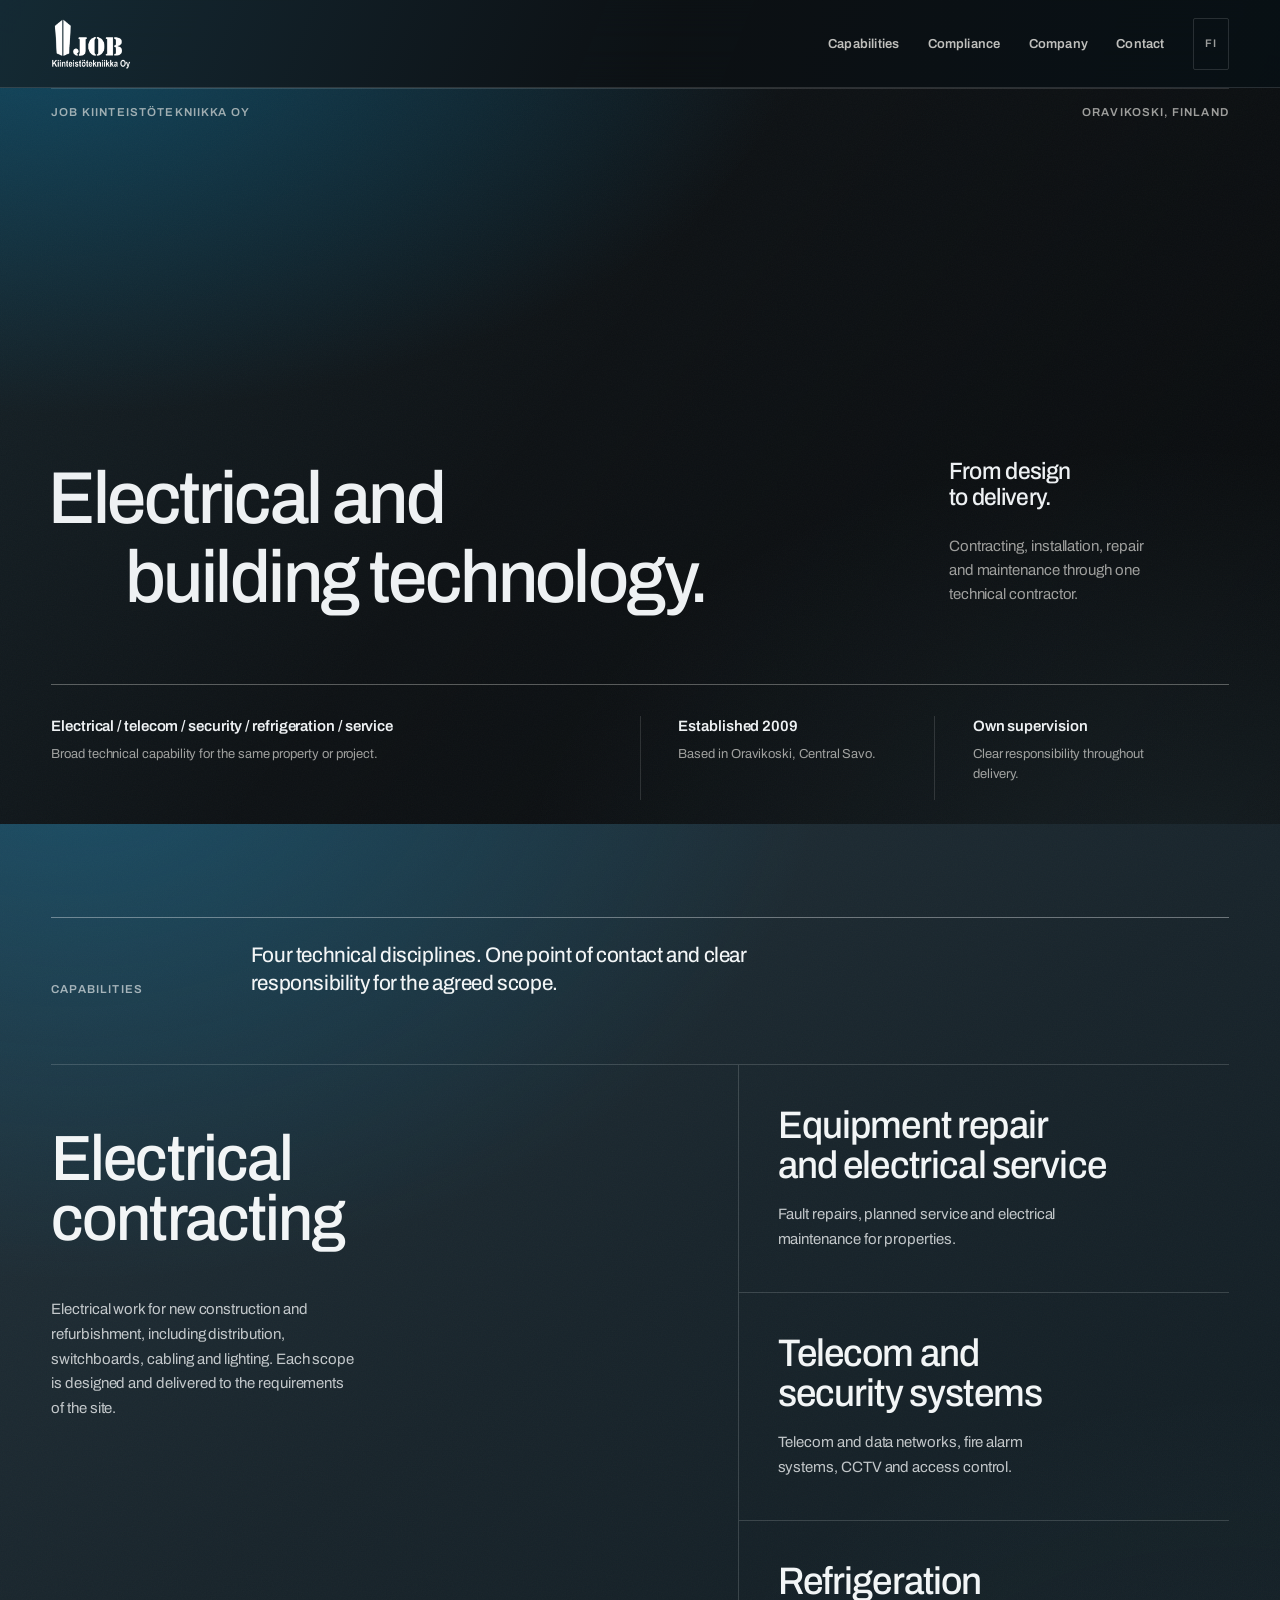
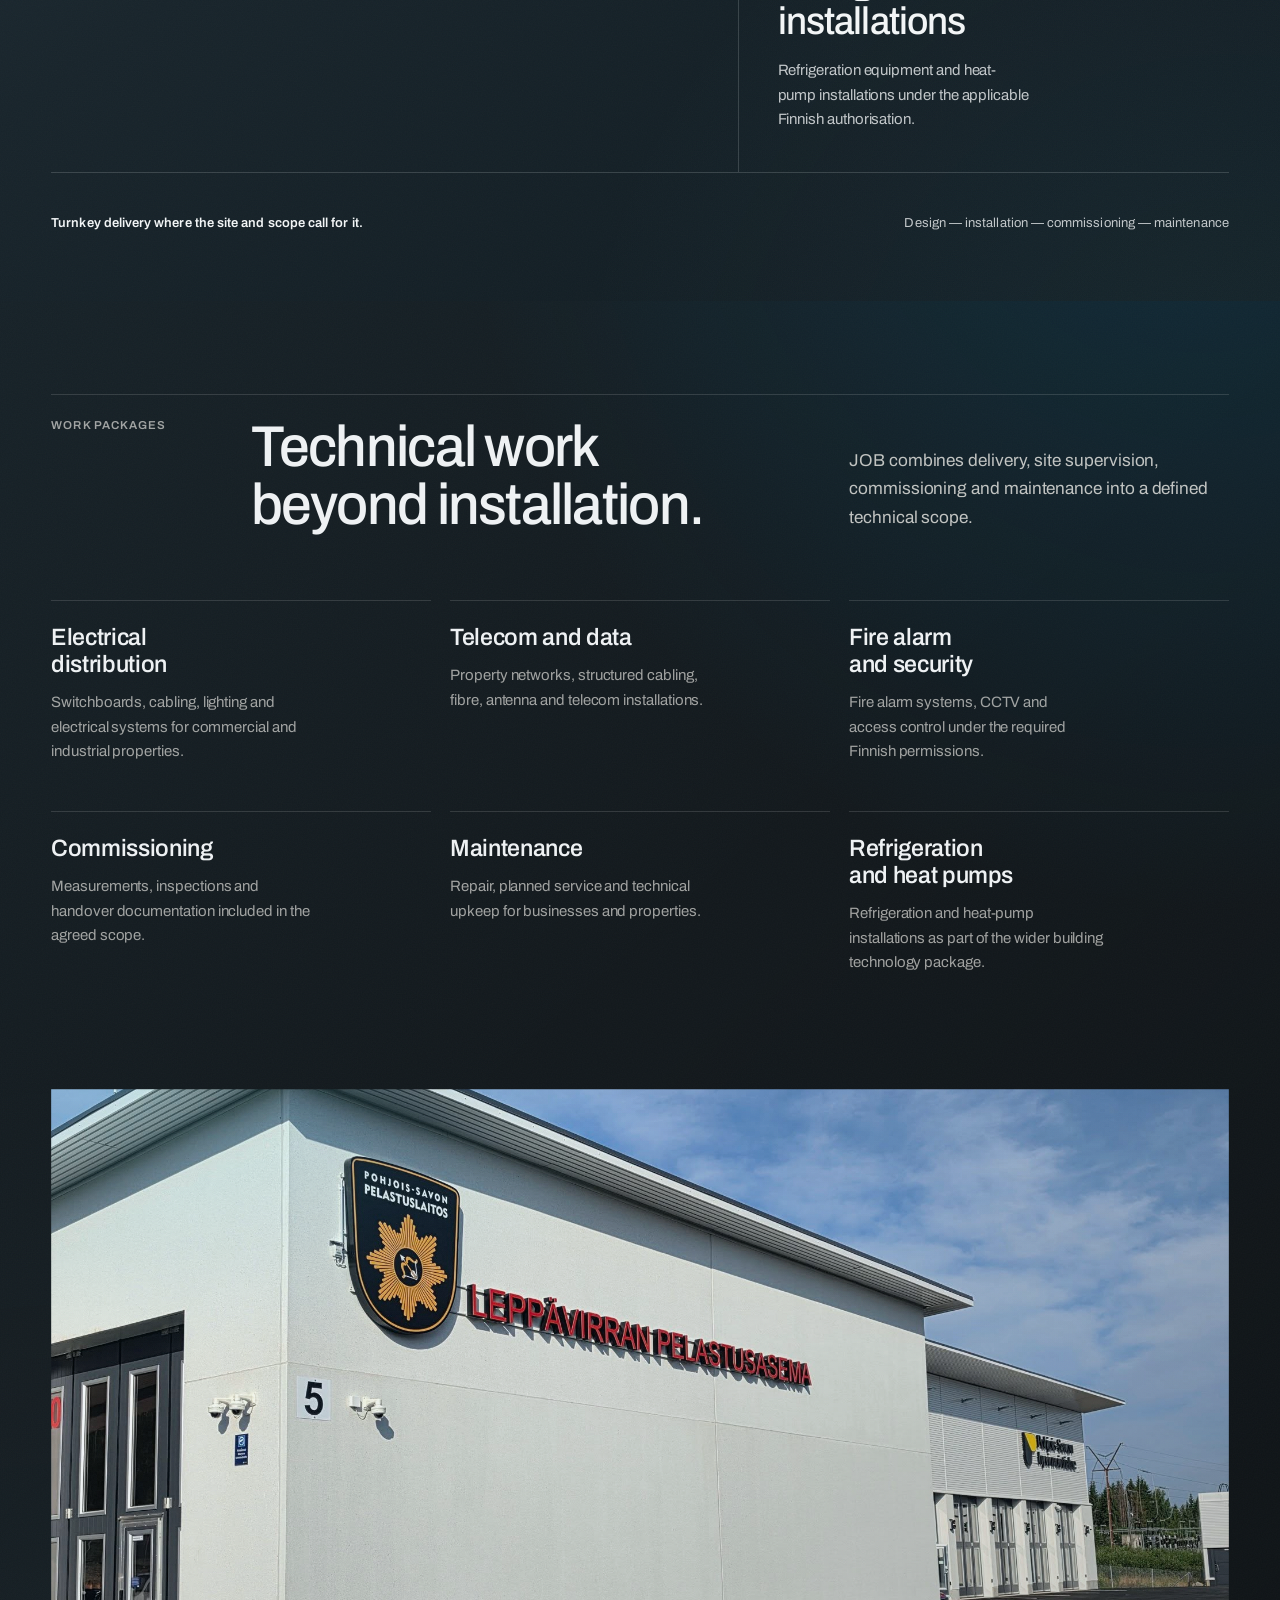
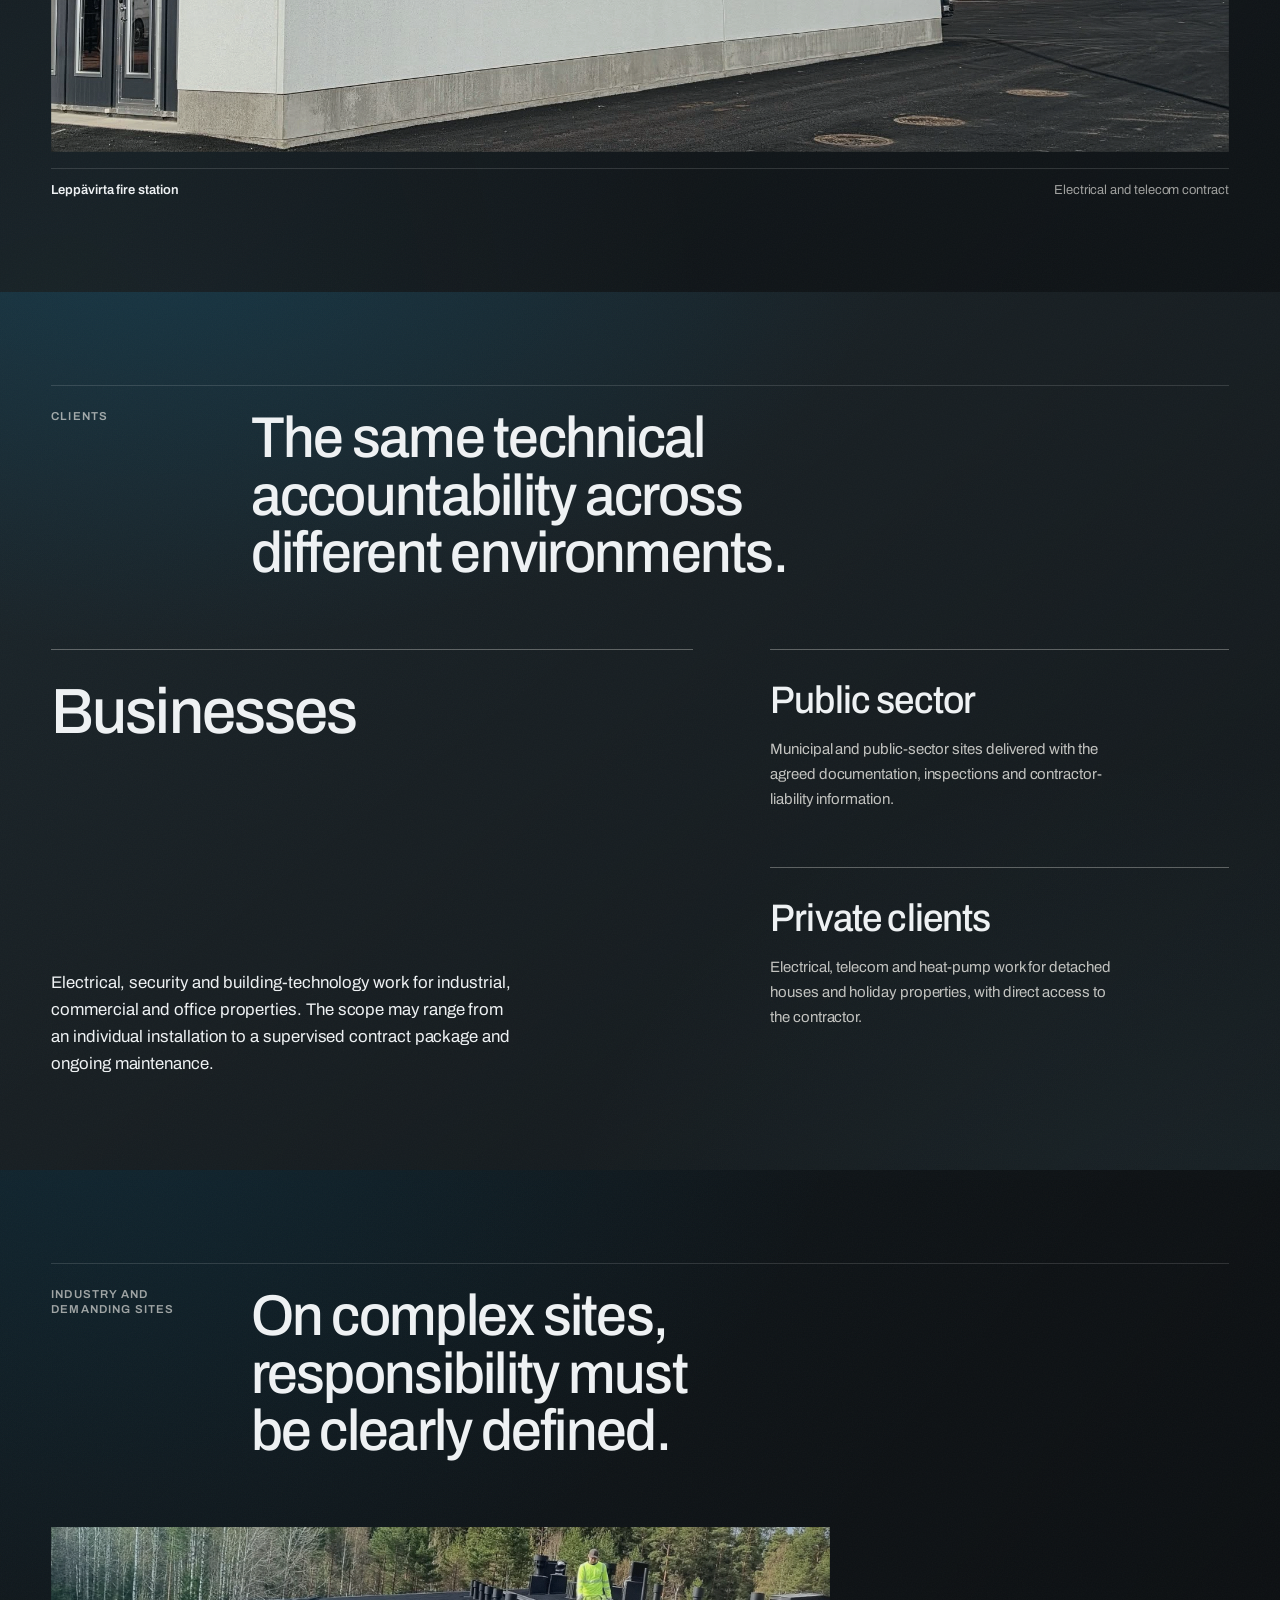
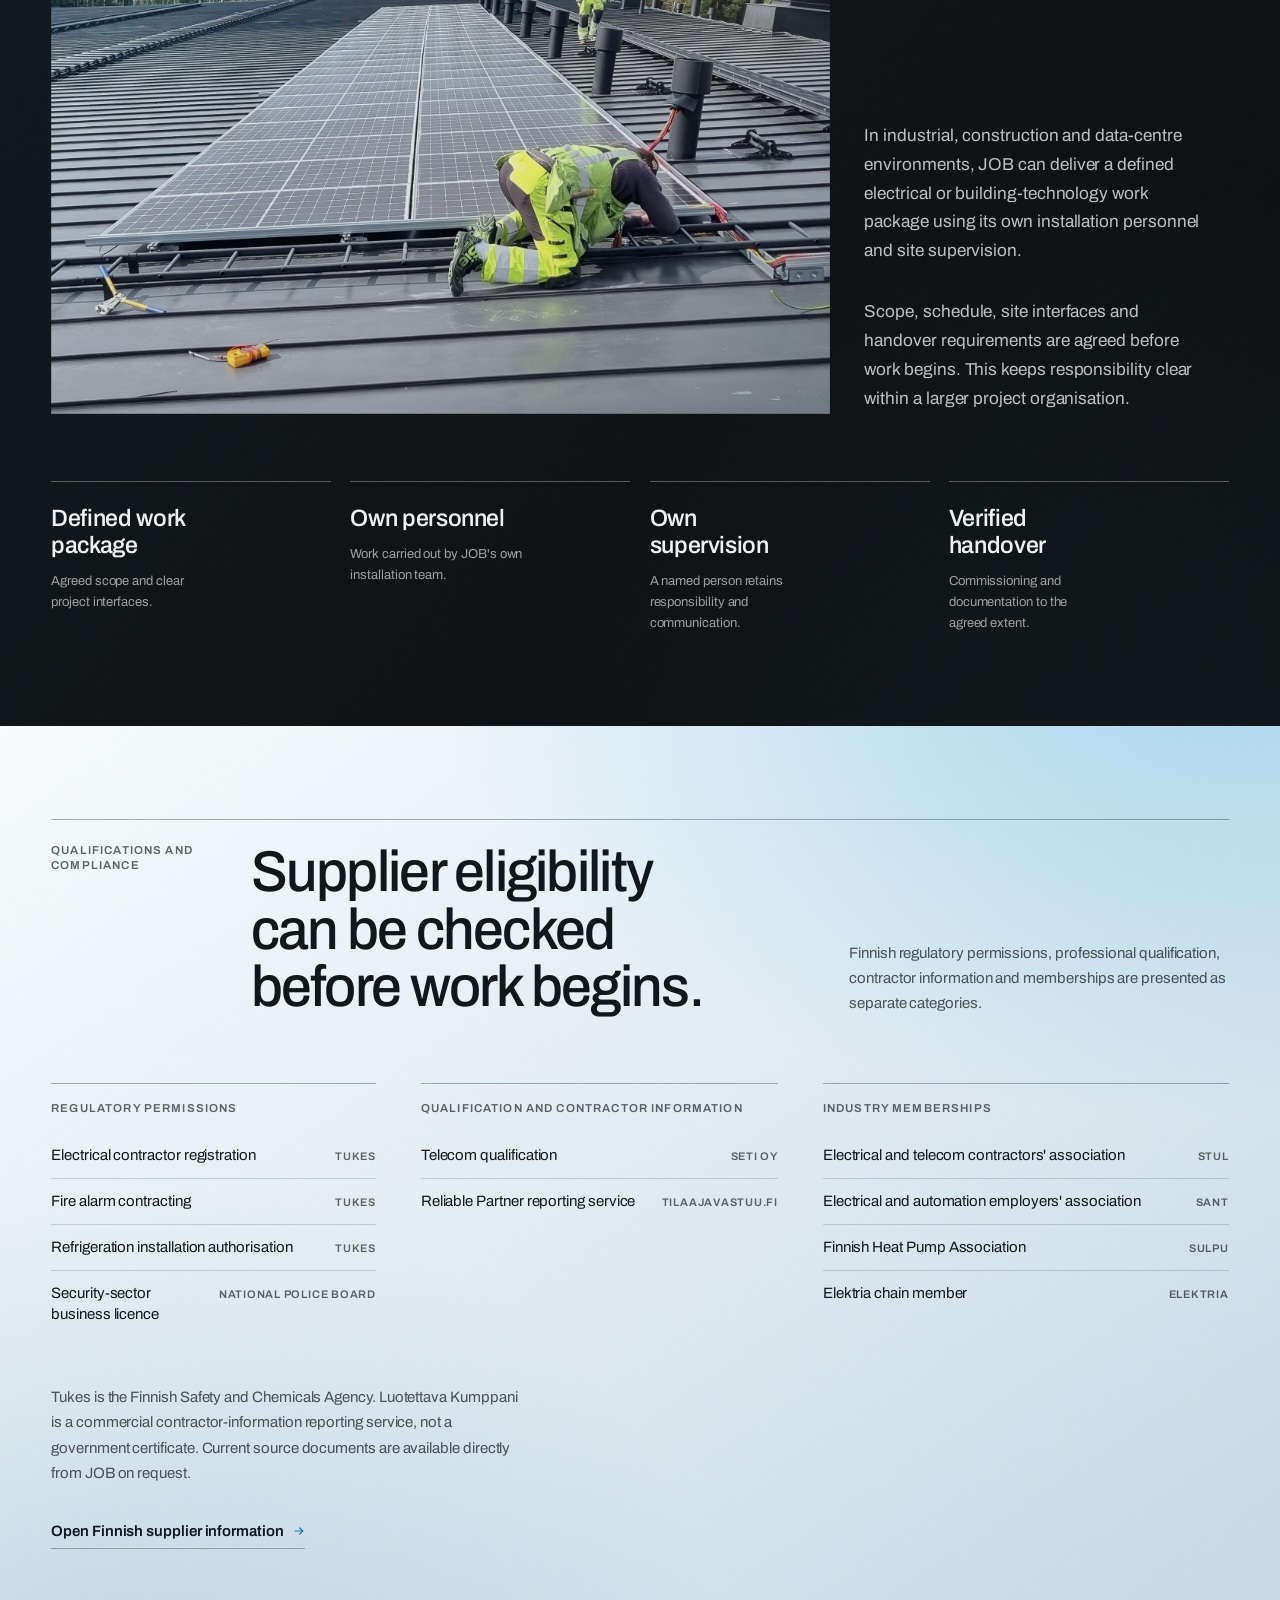
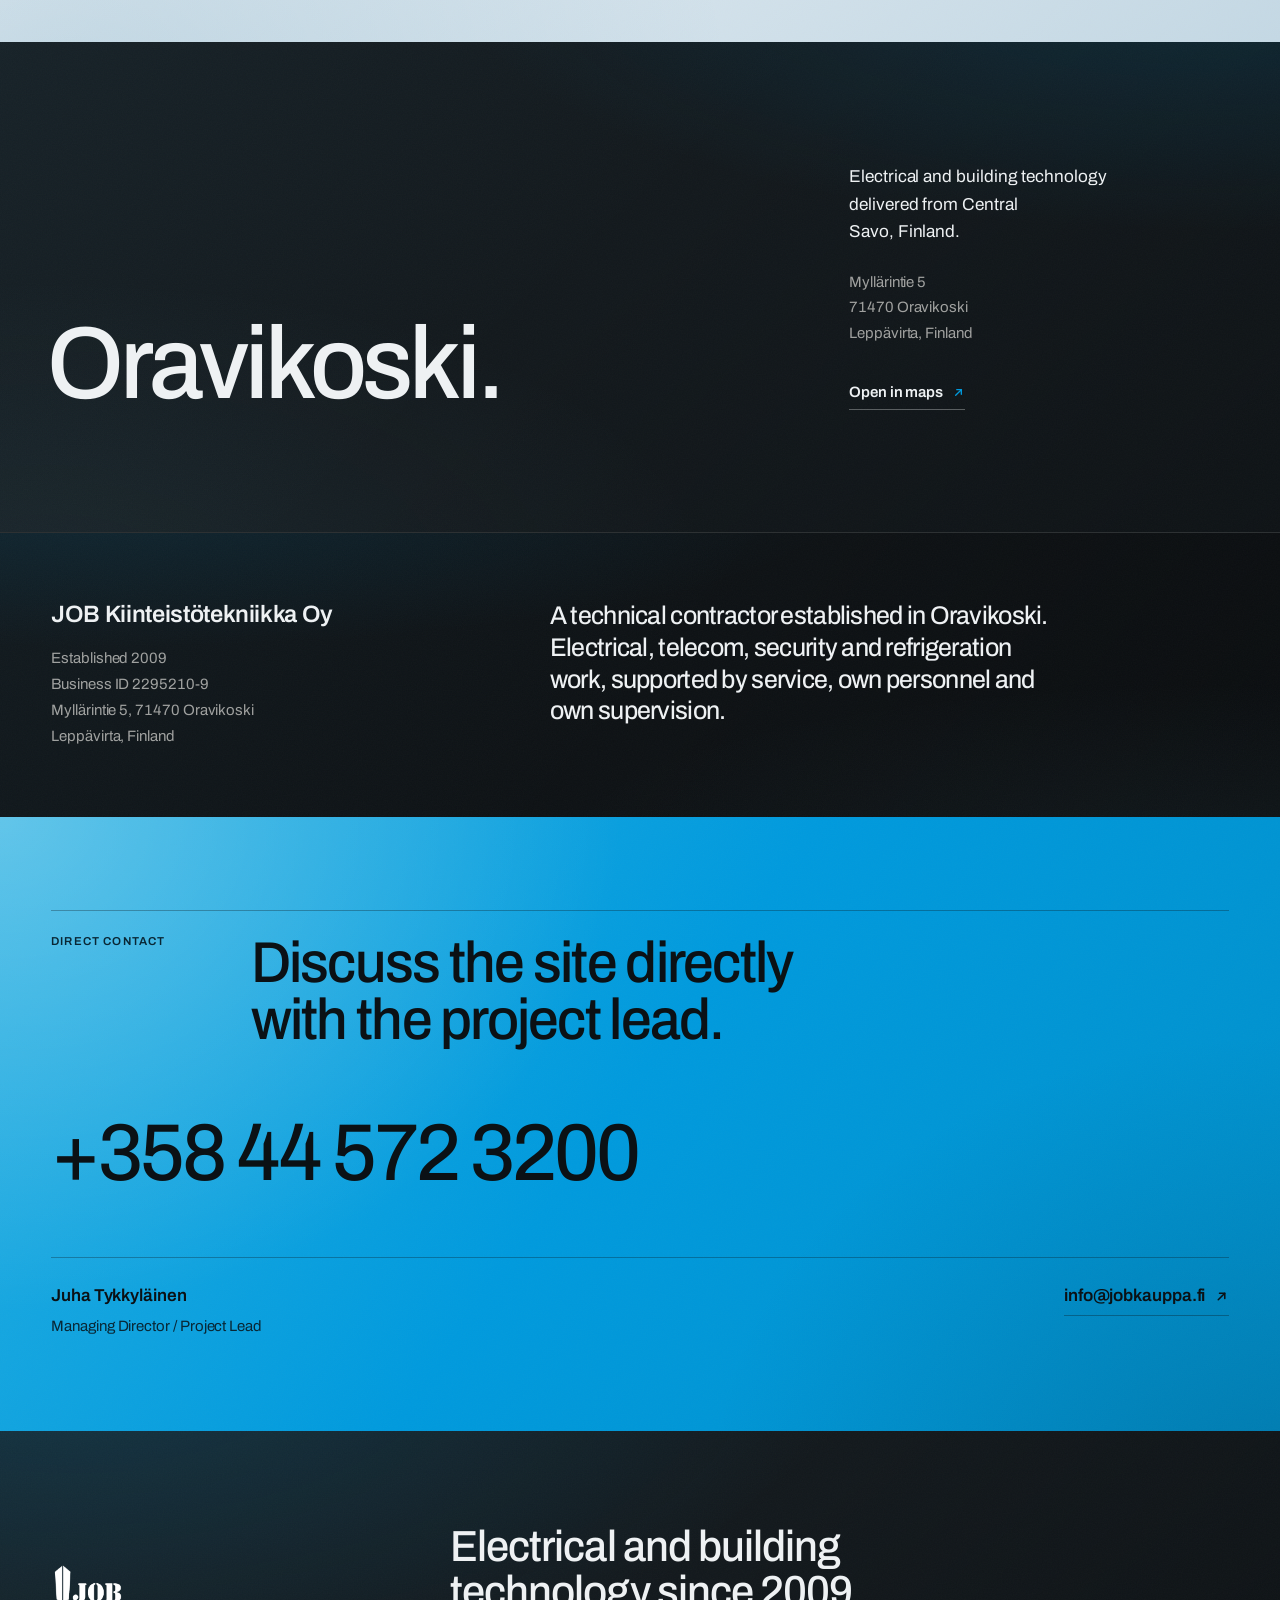
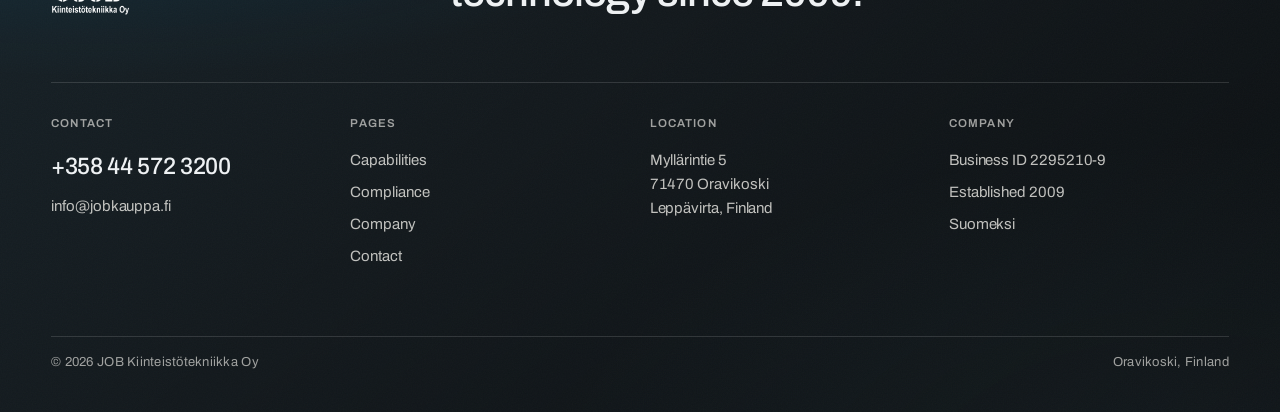
==== en.dc.html @ 8e53ac60 "Publish JOB Kiinteistötekniikka website" ====
<!DOCTYPE html>
<html lang="en">
<head>
  <meta charset="utf-8">
  <meta name="viewport" content="width=device-width, initial-scale=1">
  <title>JOB Kiinteistötekniikka Oy — Electrical and building technology</title>
  <meta name="description" content="Electrical contracting and service, telecom and security systems, and refrigeration installations from design to delivery. JOB Kiinteistötekniikka Oy, Finland.">
  <meta name="theme-color" content="#0d1114">
  <link rel="canonical" href="https://jobkauppa.fi/en/">
  <link rel="icon" href="assets/job-logo.png" type="image/png">
  <link rel="preconnect" href="https://fonts.googleapis.com">
  <link rel="preconnect" href="https://fonts.gstatic.com" crossorigin>
  <link href="https://fonts.googleapis.com/css2?family=Archivo:wdth,wght@88..112,400..700&display=swap" rel="stylesheet">
  <link rel="stylesheet" href="styles.css">
  <script>document.documentElement.classList.add("js");</script>
  <script src="site.js" defer></script>
</head>
<body>
  <a class="skip-link" href="#content">Skip to content</a>

  <header class="site-header" data-compact="false">
    <div class="header__inner shell">
      <a class="brand" href="en.dc.html" aria-label="JOB Kiinteistötekniikka Oy, home">
        <img src="assets/job-logo.png" alt="JOB Kiinteistötekniikka Oy" width="1076" height="678">
      </a>

      <button class="nav-toggle" type="button" aria-expanded="false" aria-controls="main-menu" data-open-label="Menu" data-close-label="Close">
        <span class="nav-toggle__label">Menu</span>
        <span class="nav-toggle__mark" aria-hidden="true"></span>
      </button>

      <nav class="primary-nav" id="main-menu" aria-label="Main navigation" data-open="false">
        <a href="#capabilities">Capabilities</a>
        <a href="#compliance">Compliance</a>
        <a href="#company">Company</a>
        <a href="#contact">Contact</a>
        <a class="language-link" href="index.dc.html" lang="fi" hreflang="fi">FI</a>
      </nav>
    </div>
  </header>

  <main id="content">
    <section class="hero" aria-labelledby="home-title">
      <div class="hero__inner shell">
        <p class="hero__masthead">
          <span>JOB Kiinteistötekniikka Oy</span>
          <span>Oravikoski, Finland</span>
        </p>

        <div class="hero__body">
          <div class="hero__content">
            <h1 class="hero__headline hero__headline--en" id="home-title">
              <span class="hero__line"><span>Electrical and</span></span>
              <span class="hero__line"><span>building technology.</span></span>
            </h1>
          </div>
          <div class="hero__aside">
            <p class="hero__statement">From design to delivery.</p>
            <p>Contracting, installation, repair and maintenance through one technical contractor.</p>
          </div>
        </div>

        <div class="hero__facts" role="group" aria-label="JOB at a glance">
          <div class="hero__fact">
            <strong>Electrical / telecom / security / refrigeration / service</strong>
            <span>Broad technical capability for the same property or project.</span>
          </div>
          <div class="hero__fact">
            <strong>Established 2009</strong>
            <span>Based in Oravikoski, Central Savo.</span>
          </div>
          <div class="hero__fact">
            <strong>Own supervision</strong>
            <span>Clear responsibility throughout delivery.</span>
          </div>
        </div>
      </div>
    </section>

    <section class="section services" id="capabilities" data-reveal aria-labelledby="services-title">
      <div class="shell">
        <div class="services__intro">
          <p class="section-label section-label--light">Capabilities</p>
          <p class="lede" id="services-title">Four technical disciplines. One point of contact and clear responsibility for the agreed scope.</p>
        </div>

        <div class="services__composition">
          <article class="service-primary">
            <h2>Electrical contracting</h2>
            <p>Electrical work for new construction and refurbishment, including distribution, switchboards, cabling and lighting. Each scope is designed and delivered to the requirements of the site.</p>
          </article>

          <div class="service-stack">
            <article class="service-secondary">
              <h3>Equipment repair and electrical service</h3>
              <p>Fault repairs, planned service and electrical maintenance for properties.</p>
            </article>
            <article class="service-secondary">
              <h3>Telecom and security systems</h3>
              <p>Telecom and data networks, fire alarm systems, CCTV and access control.</p>
            </article>
            <article class="service-secondary">
              <h3>Refrigeration installations</h3>
              <p>Refrigeration equipment and heat-pump installations under the applicable Finnish authorisation.</p>
            </article>
          </div>
        </div>

        <div class="services__closing">
          <strong>Turnkey delivery where the site and scope call for it.</strong>
          <span>Design — installation — commissioning — maintenance</span>
        </div>
      </div>
    </section>

    <section class="section capabilities" data-reveal aria-labelledby="work-packages-title">
      <div class="shell">
        <div class="editorial-head">
          <p class="section-label">Work packages</p>
          <h2 class="section-heading" id="work-packages-title">Technical work beyond installation.</h2>
          <p class="body-copy">JOB combines delivery, site supervision, commissioning and maintenance into a defined technical scope.</p>
        </div>

        <div class="capability-list">
          <article class="capability">
            <h3>Electrical distribution</h3>
            <p>Switchboards, cabling, lighting and electrical systems for commercial and industrial properties.</p>
          </article>
          <article class="capability">
            <h3>Telecom and data</h3>
            <p>Property networks, structured cabling, fibre, antenna and telecom installations.</p>
          </article>
          <article class="capability">
            <h3>Fire alarm and security</h3>
            <p>Fire alarm systems, CCTV and access control under the required Finnish permissions.</p>
          </article>
          <article class="capability">
            <h3>Commissioning</h3>
            <p>Measurements, inspections and handover documentation included in the agreed scope.</p>
          </article>
          <article class="capability">
            <h3>Maintenance</h3>
            <p>Repair, planned service and technical upkeep for businesses and properties.</p>
          </article>
          <article class="capability">
            <h3>Refrigeration and heat pumps</h3>
            <p>Refrigeration and heat-pump installations as part of the wider building technology package.</p>
          </article>
        </div>

        <figure class="project-figure">
          <div class="figure-frame">
            <img src="assets/job-leppavirta-fire-station.jpg" alt="Exterior of the Leppävirta fire station." width="2048" height="1536" loading="lazy" decoding="async">
          </div>
          <figcaption class="project-figure__caption">
            <strong>Leppävirta fire station</strong>
            <span>Electrical and telecom contract</span>
          </figcaption>
        </figure>
      </div>
    </section>

    <section class="section audiences" data-reveal aria-labelledby="clients-title">
      <div class="shell">
        <div class="audiences__head">
          <p class="section-label">Clients</p>
          <h2 class="section-heading section-heading--wide" id="clients-title">The same technical accountability across different environments.</h2>
        </div>

        <div class="audiences__layout">
          <article class="audience-primary">
            <h3>Businesses</h3>
            <p>Electrical, security and building-technology work for industrial, commercial and office properties. The scope may range from an individual installation to a supervised contract package and ongoing maintenance.</p>
          </article>

          <div>
            <article class="audience-secondary">
              <h3>Public sector</h3>
              <p>Municipal and public-sector sites delivered with the agreed documentation, inspections and contractor-liability information.</p>
            </article>
            <article class="audience-secondary">
              <h3>Private clients</h3>
              <p>Electrical, telecom and heat-pump work for detached houses and holiday properties, with direct access to the contractor.</p>
            </article>
          </div>
        </div>
      </div>
    </section>

    <section class="section demanding" data-reveal aria-labelledby="demanding-title">
      <div class="shell">
        <div class="demanding__head">
          <p class="section-label">Industry and demanding sites</p>
          <h2 class="section-heading section-heading--wide" id="demanding-title">On complex sites, responsibility must be clearly defined.</h2>
        </div>

        <div class="demanding__composition">
          <figure class="demanding__figure">
            <div class="figure-frame">
              <img src="assets/job-rooftop-installation.jpg" alt="Installers working on a rooftop solar-panel installation." width="2048" height="1773" loading="lazy" decoding="async">
            </div>
          </figure>
          <div class="demanding__copy">
            <p class="body-copy">In industrial, construction and data-centre environments, JOB can deliver a defined electrical or building-technology work package using its own installation personnel and site supervision.</p>
            <p class="body-copy">Scope, schedule, site interfaces and handover requirements are agreed before work begins. This keeps responsibility clear within a larger project organisation.</p>
          </div>
        </div>

        <ul class="operating-model">
          <li class="operating-model__item">
            <strong>Defined work package</strong>
            <span>Agreed scope and clear project interfaces.</span>
          </li>
          <li class="operating-model__item">
            <strong>Own personnel</strong>
            <span>Work carried out by JOB's own installation team.</span>
          </li>
          <li class="operating-model__item">
            <strong>Own supervision</strong>
            <span>A named person retains responsibility and communication.</span>
          </li>
          <li class="operating-model__item">
            <strong>Verified handover</strong>
            <span>Commissioning and documentation to the agreed extent.</span>
          </li>
        </ul>
      </div>
    </section>

    <section class="section compliance" id="compliance" data-reveal aria-labelledby="compliance-title">
      <div class="shell">
        <div class="compliance__head">
          <p class="section-label section-label--light">Qualifications and compliance</p>
          <h2 class="section-heading section-heading--wide" id="compliance-title">Supplier eligibility can be checked before work begins.</h2>
          <p class="compliance__intro">Finnish regulatory permissions, professional qualification, contractor information and memberships are presented as separate categories.</p>
        </div>

        <div class="proof-grid">
          <section class="proof-group" aria-labelledby="regulatory-authorisations">
            <h3 class="proof-group__title" id="regulatory-authorisations">Regulatory permissions</h3>
            <ul class="proof-list">
              <li><span>Electrical contractor registration</span><small>Tukes</small></li>
              <li><span>Fire alarm contracting</span><small>Tukes</small></li>
              <li><span>Refrigeration installation authorisation</span><small>Tukes</small></li>
              <li><span>Security-sector business licence</span><small>National Police Board</small></li>
            </ul>
          </section>

          <section class="proof-group" aria-labelledby="qualification-reporting">
            <h3 class="proof-group__title" id="qualification-reporting">Qualification and contractor information</h3>
            <ul class="proof-list">
              <li><span>Telecom qualification</span><small>SETI Oy</small></li>
              <li><span>Reliable Partner reporting service</span><small>Tilaajavastuu.fi</small></li>
            </ul>
          </section>

          <section class="proof-group" aria-labelledby="industry-memberships">
            <h3 class="proof-group__title" id="industry-memberships">Industry memberships</h3>
            <ul class="proof-list">
              <li><span>Electrical and telecom contractors' association</span><small>STUL</small></li>
              <li><span>Electrical and automation employers' association</span><small>SANT</small></li>
              <li><span>Finnish Heat Pump Association</span><small>SULPU</small></li>
              <li><span>Elektria chain member</span><small>Elektria</small></li>
            </ul>
          </section>
        </div>

        <p class="body-copy compliance__note">Tukes is the Finnish Safety and Chemicals Agency. Luotettava Kumppani is a commercial contractor-information reporting service, not a government certificate. Current source documents are available directly from JOB on request.</p>
        <a class="text-link text-link--forward compliance__link" href="patevyydet.dc.html" hreflang="fi">Open Finnish supplier information</a>
      </div>
    </section>

    <section class="section location" data-reveal aria-labelledby="location-title">
      <div class="shell location__layout">
        <h2 class="location__title" id="location-title">Oravikoski.</h2>
        <div class="location__details">
          <p>Electrical and building technology delivered from Central Savo, Finland.</p>
          <address>Myllärintie 5<br>71470 Oravikoski<br>Leppävirta, Finland</address>
          <a class="text-link" href="https://www.google.com/maps/search/?api=1&amp;query=Myll%C3%A4rintie+5+71470+Oravikoski" target="_blank" rel="noopener">Open in maps</a>
        </div>
      </div>
    </section>

    <section class="section company-note" id="company" data-reveal aria-labelledby="company-title">
      <div class="shell company-note__layout">
        <div class="company-note__identity">
          <h2 id="company-title">JOB Kiinteistötekniikka Oy</h2>
          <p>Established 2009<br>Business ID 2295210-9<br>Myllärintie 5, 71470 Oravikoski<br>Leppävirta, Finland</p>
        </div>
        <p class="company-note__copy">A technical contractor established in Oravikoski. Electrical, telecom, security and refrigeration work, supported by service, own personnel and own supervision.</p>
      </div>
    </section>

    <section class="contact-band" id="contact" data-reveal aria-labelledby="contact-title">
      <div class="shell">
        <div class="contact-band__top">
          <p class="section-label">Direct contact</p>
          <h2 class="contact-band__heading" id="contact-title">Discuss the site directly with the project lead.</h2>
        </div>
        <a class="contact-band__phone contact-band__phone--international contact-band__phone--aligned" href="tel:+358445723200" aria-label="Call plus 358 44 572 3200">+358&nbsp;44&nbsp;572&nbsp;3200</a>
        <div class="contact-band__details">
          <div class="contact-person">
            <strong>Juha Tykkyläinen</strong>
            <span>Managing Director / Project Lead</span>
          </div>
          <a class="text-link text-link--on-blue contact-email" href="mailto:info@jobkauppa.fi">info@jobkauppa.fi</a>
        </div>
      </div>
    </section>
  </main>

  <footer class="site-footer" data-reveal>
    <div class="shell">
      <div class="footer__lead">
        <a class="footer__logo" href="en.dc.html" aria-label="JOB Kiinteistötekniikka Oy, home">
          <img src="assets/job-logo.png" alt="" width="1076" height="678">
        </a>
        <p class="footer__statement">Electrical and building technology since 2009.</p>
      </div>

      <div class="footer__index">
        <section class="footer__group">
          <p class="footer__group-title">Contact</p>
          <a class="footer__line footer__line--lead" href="tel:+358445723200">+358&nbsp;44&nbsp;572&nbsp;3200</a>
          <a class="footer__line" href="mailto:info@jobkauppa.fi">info@jobkauppa.fi</a>
        </section>

        <nav class="footer__group" aria-label="Footer links">
          <p class="footer__group-title">Pages</p>
          <a class="footer__line" href="#capabilities">Capabilities</a>
          <a class="footer__line" href="#compliance">Compliance</a>
          <a class="footer__line" href="#company">Company</a>
          <a class="footer__line" href="#contact">Contact</a>
        </nav>

        <section class="footer__group">
          <p class="footer__group-title">Location</p>
          <address class="footer__line">Myllärintie 5<br>71470 Oravikoski<br>Leppävirta, Finland</address>
        </section>

        <section class="footer__group">
          <p class="footer__group-title">Company</p>
          <p class="footer__line">Business ID 2295210-9</p>
          <p class="footer__line">Established 2009</p>
          <a class="footer__line" href="index.dc.html" lang="fi" hreflang="fi">Suomeksi</a>
        </section>
      </div>

      <div class="footer__base">
        <span>© <span data-year>2026</span> JOB Kiinteistötekniikka Oy</span>
        <span>Oravikoski, Finland</span>
      </div>
    </div>
  </footer>
</body>
</html>
---- styles.css ----
@charset "UTF-8";

/* =============================================================
   JOB Kiinteistötekniikka Oy
   Editorial system — surfaces, rhythm, type, motion
   ============================================================= */

:root {
  color-scheme: dark;

  /* --- Brand -------------------------------------------------
     --accent reads on the dark canvas (5.9:1) but not on the light
     inverted slabs (2.7:1) — those take --accent-deep. */
  --accent: #009add;
  --accent-deep: #0079b3;
  --accent-dark: #005c8a;
  --cyan-high: #24afe2;
  --cyan-low: #008fc9;

  /* --- Surfaces ----------------------------------------------
     The page is dark. --inverse is the opposite of the canvas: it
     is both the primary text colour on canvas and the surface of
     the light slabs that punctuate it, which is why one token
     serves as foreground and background without conflict. */
  --canvas: #0d1114;
  --canvas-raised: #12181c;
  --canvas-alt: #171e22;
  --inverse: #eef1f3;
  --slab: #1b242a;
  --fg-soft: rgba(242, 241, 236, 0.78);
  --fg-muted: rgba(242, 241, 236, 0.63);
  --on-inverse: #f2f5f6;
  --on-inverse-soft: rgba(242, 245, 246, 0.78);
  --on-inverse-faint: rgba(242, 245, 246, 0.64);
  --on-blue: #0b1115;
  --on-blue-soft: color-mix(in srgb, var(--on-blue) 84%, var(--accent));

  /* --- Hairlines -------------------------------------------- */
  --rule: rgba(242, 241, 236, 0.14);
  --rule-strong: rgba(242, 241, 236, 0.32);
  --rule-inverse: rgba(242, 245, 246, 0.16);
  --rule-inverse-strong: rgba(242, 245, 246, 0.38);
  --rule-on-blue: rgba(11, 17, 21, 0.3);

  /* --- Space — 4px base ------------------------------------- */
  --sp-1: 0.25rem;
  --sp-2: 0.5rem;
  --sp-3: 0.75rem;
  --sp-4: 1rem;
  --sp-5: 1.5rem;
  --sp-6: 2rem;
  --sp-7: 2.5rem;
  --sp-8: 3rem;
  --sp-9: 4rem;
  --sp-10: 5rem;
  --sp-11: 6rem;
  --sp-12: 8rem;

  /* --- Section rhythm — three deliberate tiers, not one ------ */
  --section-xl: clamp(6rem, 9.5vw, 9.5rem);
  --section-lg: clamp(4.75rem, 7.25vw, 7.25rem);
  --section-md: clamp(3.75rem, 5.25vw, 5.25rem);

  /* --- Measure ---------------------------------------------- */
  --shell: 84rem;
  --gutter: clamp(1.5rem, 4vw, 3.5rem);
  --grid-gap: clamp(1rem, 1.5vw, 1.75rem);
  --measure: 62ch;
  --header-height: 5.5rem;

  /* --- Type -------------------------------------------------- */
  --font: "Archivo", "Helvetica Neue", Helvetica, Arial, sans-serif;
  --vf-display: "wdth" 95, "wght" 500;
  --vf-display-soft: "wdth" 97, "wght" 450;

  --t-display: clamp(2.9rem, 6.1vw, 5.75rem);
  --t-xl: clamp(2.3rem, 4.5vw, 4.15rem);
  --t-lg: clamp(1.8rem, 3vw, 2.7rem);
  --t-md: clamp(1.3rem, 1.85vw, 1.65rem);
  --t-lede: clamp(1.2rem, 1.65vw, 1.6rem);
  --t-body: clamp(1rem, 0.96rem + 0.18vw, 1.075rem);
  --t-sm: 0.9375rem;
  --t-xs: 0.8125rem;
  --t-label: 0.71875rem;

  --track-display: -0.035em;
  --track-xl: -0.03em;
  --track-lg: -0.022em;
  --track-md: -0.015em;
  --track-label: 0.1em;

  /* --- Motion ------------------------------------------------ */
  --ease-out: cubic-bezier(0.16, 1, 0.3, 1);
  --ease-inout: cubic-bezier(0.65, 0, 0.35, 1);
  --dur-fast: 140ms;
  --dur: 260ms;
  --dur-slow: 460ms;
  --dur-focal: 780ms;
  --dur-rule: 900ms;

  /* --- Drawn icons — one stroke language throughout ---------- */
  --icon-arrow-ne: url("data:image/svg+xml,%3Csvg xmlns='http://www.w3.org/2000/svg' viewBox='0 0 16 16' fill='none' stroke='%23000' stroke-width='1.6' stroke-linecap='round' stroke-linejoin='round'%3E%3Cpath d='M4.6 11.4 11.4 4.6'/%3E%3Cpath d='M5.9 4.6h5.5v5.5'/%3E%3C/svg%3E");
  --icon-arrow-e: url("data:image/svg+xml,%3Csvg xmlns='http://www.w3.org/2000/svg' viewBox='0 0 16 16' fill='none' stroke='%23000' stroke-width='1.6' stroke-linecap='round' stroke-linejoin='round'%3E%3Cpath d='M3 8h10'/%3E%3Cpath d='M8.9 3.9 13 8l-4.1 4.1'/%3E%3C/svg%3E");

  /* --- Material --------------------------------------------- */
  --grain: url("data:image/svg+xml,%3Csvg xmlns='http://www.w3.org/2000/svg' width='180' height='180'%3E%3Cfilter id='n'%3E%3CfeTurbulence type='fractalNoise' baseFrequency='0.8' numOctaves='3' stitchTiles='stitch'/%3E%3C/filter%3E%3Crect width='180' height='180' filter='url(%23n)'/%3E%3C/svg%3E");
  --accent-line-x: linear-gradient(90deg, var(--accent-dark), var(--cyan-high) 52%, var(--cyan-low));
  --accent-line-y: linear-gradient(180deg, var(--accent-dark), var(--cyan-high) 52%, var(--cyan-low));
}

/* =============================================================
   Base
   ============================================================= */

*,
*::before,
*::after {
  box-sizing: border-box;
}

html {
  scroll-behavior: smooth;
  scroll-padding-top: calc(var(--header-height) + var(--sp-5));
}

body {
  margin: 0;
  overflow-x: clip;
  background: var(--canvas);
  color: var(--inverse);
  font-family: var(--font);
  font-size: var(--t-body);
  font-weight: 400;
  letter-spacing: -0.004em;
  line-height: 1.6;
  -webkit-font-smoothing: antialiased;
  -moz-osx-font-smoothing: grayscale;
  text-rendering: optimizeLegibility;
}

body.nav-open {
  overflow: hidden;
}

h1,
h2,
h3 {
  text-wrap: balance;
}

p,
li {
  text-wrap: pretty;
}

img {
  display: block;
  max-width: 100%;
}

a {
  color: inherit;
  text-decoration: none;
}

button,
input,
textarea,
select {
  color: inherit;
  font: inherit;
}

button {
  border: 0;
}

address {
  font-style: normal;
}

/* --- Browser surfaces — nothing ships with a default --------- */

::selection {
  background: var(--accent);
  color: var(--on-blue);
}

html {
  caret-color: var(--accent);
  scrollbar-color: rgba(242, 241, 236, 0.24) transparent;
  scrollbar-width: thin;
}

::-webkit-scrollbar {
  width: 11px;
  height: 11px;
}

::-webkit-scrollbar-track {
  background: transparent;
}

::-webkit-scrollbar-thumb {
  background: rgba(242, 241, 236, 0.2);
  border: 3px solid var(--canvas);
  border-radius: 99px;
}

::-webkit-scrollbar-thumb:hover {
  background: rgba(242, 241, 236, 0.34);
}

:focus-visible {
  outline: 2px solid var(--accent);
  outline-offset: 3px;
  border-radius: 1px;
}

.services :focus-visible {
  outline-color: var(--accent);
}

.compliance :focus-visible,
.document-note :focus-visible {
  outline-color: var(--accent-deep);
}

.contact-band :focus-visible {
  outline-color: var(--on-blue);
}

.skip-link {
  position: fixed;
  top: var(--sp-3);
  left: var(--sp-3);
  z-index: 999;
  padding: var(--sp-3) var(--sp-4);
  background: var(--inverse);
  color: var(--on-inverse);
  font-size: var(--t-xs);
  font-weight: 600;
  letter-spacing: 0.02em;
  transform: translateY(-180%);
  transition: transform var(--dur) var(--ease-out);
}

.skip-link:focus {
  transform: translateY(0);
}

/* =============================================================
   Layout primitives
   ============================================================= */

.shell {
  position: relative;
  z-index: 1;
  width: 100%;
  max-width: var(--shell);
  margin-inline: auto;
  padding-inline: var(--gutter);
}

.section {
  padding-block: var(--section-lg);
}

/* -------------------------------------------------------------
   Surface light

   Every section uses the same three-layer light model. Individual
   surfaces only change the light, warmth, depth and their origins;
   the gradient construction itself lives in one place.
   ------------------------------------------------------------- */

main > section,
.site-footer {
  position: relative;
  isolation: isolate;

  --surface-light: rgba(0, 154, 221, 0.2);
  --surface-light-at: 8% -12%;
  --surface-warm: rgba(120, 195, 220, 0.07);
  --surface-warm-at: 94% 112%;
  --surface-depth: linear-gradient(132deg, rgba(96, 190, 230, 0.07), transparent 46%, rgba(0, 0, 0, 0.3));
  --surface-grain-opacity: 0.032;
}

main > section::before,
main > section::after,
.site-footer::before,
.site-footer::after {
  position: absolute;
  inset: 0;
  z-index: 0;
  content: "";
  pointer-events: none;
}

main > section::before,
.site-footer::before {
  background:
    radial-gradient(92% 82% at var(--surface-light-at), var(--surface-light), transparent 64%),
    radial-gradient(76% 88% at var(--surface-warm-at), var(--surface-warm), transparent 68%),
    var(--surface-depth);
}

main > section::after,
.site-footer::after {
  background-image: var(--grain);
  background-size: 180px 180px;
  opacity: var(--surface-grain-opacity);
}

/* The signature opening carries the deepest range on the page. */
.hero,
.page-hero {
  --surface-light: rgba(0, 154, 221, 0.3);
  --surface-light-at: 3% -8%;
  --surface-warm: rgba(130, 200, 225, 0.09);
  --surface-warm-at: 92% 108%;
  --surface-depth: linear-gradient(128deg, rgba(110, 205, 240, 0.1), transparent 44%, rgba(0, 0, 0, 0.34));
}

/* The lifted slab.

   Narrative sections stay in the dark world; this one is simply the
   raised face of the same material, catching more of the cyan light. */
.services {
  --surface-light: rgba(0, 154, 221, 0.28);
  --surface-light-at: 6% -10%;
  --surface-warm: rgba(120, 195, 220, 0.07);
  --surface-warm-at: 96% 112%;
  --surface-depth: linear-gradient(146deg, #24343d 0%, #18242b 46%, #0f1a20 100%);
  --surface-grain-opacity: 0.03;
}

/* The paper slabs.

   White earns its place where the content is literally a record —
   the permit register and the document note. There it reads as the
   paper the claim is printed on, which is why it works here and
   looked arbitrary as a general band. Everything the surface needs
   is scoped to this group, so moving a section on or off paper is
   a matter of adding it to this selector. */
.compliance,
.document-note {
  --slab: #e7eef3;
  --on-inverse: #12171a;
  --on-inverse-soft: rgba(18, 23, 26, 0.72);
  --on-inverse-faint: rgba(18, 23, 26, 0.66);
  --rule-inverse: rgba(12, 42, 58, 0.16);
  --rule-inverse-strong: rgba(12, 42, 58, 0.36);

  --surface-light: rgba(0, 154, 221, 0.26);
  --surface-light-at: 6% -10%;
  --surface-warm: rgba(0, 92, 138, 0.13);
  --surface-warm-at: 96% 112%;
  --surface-depth: linear-gradient(146deg, #f7fbfd 0%, #e4edf3 44%, #c4d8e4 100%);
  --surface-grain-opacity: 0.022;
}

.compliance {
  --surface-light-at: 92% -10%;
  --surface-warm-at: 6% 108%;
}

/* The close: the deepest carbon on the page, landing after the blue. */
.site-footer {
  --surface-light: rgba(0, 154, 221, 0.16);
  --surface-light-at: 6% -10%;
  --surface-warm: rgba(120, 195, 220, 0.05);
  --surface-depth: linear-gradient(140deg, rgba(96, 190, 230, 0.06), transparent 44%, rgba(0, 0, 0, 0.38));
}

/* Raised and alt surfaces turn the light to keep the page moving. */
.capabilities,
.location,
.credentials {
  --surface-light: rgba(0, 154, 221, 0.15);
  --surface-light-at: 94% -14%;
  --surface-warm-at: 4% 108%;
  --surface-depth: linear-gradient(138deg, rgba(96, 190, 230, 0.06), transparent 46%, rgba(0, 0, 0, 0.24));
}

.audiences,
.supplier-strip {
  --surface-light: rgba(0, 154, 221, 0.16);
  --surface-light-at: 12% -12%;
  --surface-warm: rgba(120, 195, 220, 0.06);
  --surface-depth: linear-gradient(142deg, rgba(96, 190, 230, 0.05), transparent 45%, rgba(0, 0, 0, 0.22));
}

.demanding,
.company-note {
  --surface-light: rgba(0, 154, 221, 0.11);
  --surface-warm: rgba(120, 195, 220, 0.05);
  --surface-depth: linear-gradient(130deg, rgba(96, 190, 230, 0.05), transparent 52%, rgba(0, 0, 0, 0.26));
}

/* Brand blue is luminous at the entry point and deep at the close. */
.contact-band {
  --surface-grain-opacity: 0.025;
}

.contact-band::before {
  background:
    radial-gradient(90% 150% at 0% 0%, rgba(255, 255, 255, 0.28), transparent 54%),
    radial-gradient(72% 120% at 100% 110%, rgba(0, 58, 92, 0.24), transparent 62%),
    linear-gradient(125deg, var(--cyan-high) 0%, var(--accent) 48%, var(--cyan-low) 100%);
}

/* -------------------------------------------------------------
   Photographic frame

   Site photography is documentary — phone-shot, bright, saturated.
   The frame grades it into the page's own world instead of leaving
   it as a snapshot dropped into a layout: saturation pulled back,
   brand blue settled into the shadows, highlights left clean, a
   vignette to hold the eye, and the same grain the surfaces carry
   so image and page share one material.
   ------------------------------------------------------------- */

.figure-frame {
  position: relative;
  isolation: isolate;
  height: 100%;
  overflow: hidden;
}

.figure-frame img {
  filter: saturate(0.9) contrast(1.045);
  transform-origin: center;
}

.figure-frame::before,
.figure-frame::after {
  position: absolute;
  inset: 0;
  z-index: 1;
  content: "";
  pointer-events: none;
}

/* The photograph receives the same cyan light and warm reflection as
   the page, then settles gently into ink at the far edge. */
.figure-frame::before {
  background:
    radial-gradient(74% 68% at 8% 0%, rgba(86, 205, 244, 0.2), transparent 60%),
    radial-gradient(52% 58% at 92% 10%, rgba(255, 235, 201, 0.1), transparent 64%),
    linear-gradient(155deg, rgba(0, 124, 180, 0.035) 24%, rgba(7, 24, 33, 0.16) 72%, rgba(4, 16, 24, 0.3) 100%);
}

.figure-frame::after {
  background-image: var(--grain);
  background-size: 180px 180px;
  opacity: 0.035;
}

/* =============================================================
   Type roles
   ============================================================= */

.section-label {
  margin: 0;
  color: var(--fg-muted);
  font-size: var(--t-label);
  font-weight: 600;
  letter-spacing: var(--track-label);
  line-height: 1.3;
  text-transform: uppercase;
}

.section-label--light {
  color: var(--on-inverse-faint);
}

.section-heading {
  margin: 0;
  max-width: 15ch;
  font-size: var(--t-xl);
  font-weight: 500;
  font-variation-settings: var(--vf-display);
  letter-spacing: var(--track-xl);
  line-height: 1;
}

.section-heading--wide {
  max-width: 21ch;
}

.lede {
  margin: 0;
  max-width: 34rem;
  font-size: var(--t-lede);
  font-weight: 450;
  font-variation-settings: var(--vf-display-soft);
  letter-spacing: -0.018em;
  line-height: 1.32;
}

.body-copy {
  margin: 0;
  max-width: var(--measure);
  color: var(--fg-soft);
  font-size: var(--t-body);
  line-height: 1.68;
}

/* --- Section head: a ruled register entry, not a floating eyebrow */

.services__intro,
.editorial-head,
.audiences__head,
.demanding__head,
.compliance__head,
.contact-band__top,
.credential-group__head,
.document-note__layout {
  display: grid;
  grid-template-columns: repeat(12, minmax(0, 1fr));
  gap: var(--grid-gap);
  position: relative;
  padding-top: var(--sp-5);
}

.services__intro::before,
.editorial-head::before,
.audiences__head::before,
.demanding__head::before,
.compliance__head::before,
.contact-band__top::before,
.credential-group__head::before,
.document-note__layout::before {
  position: absolute;
  inset: 0 0 auto;
  height: 1px;
  background: var(--rule);
  content: "";
  transform: scaleX(0);
  transform-origin: left;
  transition: transform var(--dur-rule) var(--ease-out);
}

.services__intro::before,
.compliance__head::before,
.document-note__layout::before {
  background: var(--rule-inverse-strong);
}

.contact-band__top::before {
  background: var(--rule-on-blue);
}

/* --- Links --------------------------------------------------- */

.text-link {
  display: inline-flex;
  align-items: center;
  gap: 0.55rem;
  padding-block: var(--sp-1) var(--sp-2);
  border-bottom: 1px solid color-mix(in srgb, currentColor 32%, transparent);
  font-size: var(--t-sm);
  font-weight: 600;
  letter-spacing: -0.005em;
  line-height: 1.2;
  transition: border-color var(--dur) var(--ease-out), color var(--dur) var(--ease-out);
}

.text-link::after {
  width: 0.85em;
  height: 0.85em;
  background-color: var(--accent);
  content: "";
  -webkit-mask: var(--icon-arrow-ne) center / contain no-repeat;
  mask: var(--icon-arrow-ne) center / contain no-repeat;
  transition: transform var(--dur) var(--ease-out), background-color var(--dur) var(--ease-out);
}

.text-link--forward::after {
  -webkit-mask-image: var(--icon-arrow-e);
  mask-image: var(--icon-arrow-e);
}

.text-link:hover {
  border-bottom-color: currentColor;
}

.text-link:hover::after {
  transform: translate(0.2em, -0.2em);
}

.text-link--forward:hover::after {
  transform: translateX(0.3em);
}

.compliance .text-link::after,
.document-note .text-link::after {
  background-color: var(--accent-deep);
}

.text-link--on-blue::after {
  background-color: var(--on-blue);
}

/* =============================================================
   Header
   ============================================================= */

/* The height is constant. A sticky header is in flow, so animating it
   would shift every following section by that difference at the scroll
   threshold; the mark scales by transform instead. */
.site-header {
  position: sticky;
  top: 0;
  z-index: 100;
  height: var(--header-height);
  box-shadow: 0 1px 0 transparent;
  transition: box-shadow var(--dur-slow) var(--ease-out);

  --glass-start: color-mix(in srgb, #16303c 82%, transparent);
  --glass-middle: color-mix(in srgb, var(--canvas) 76%, transparent);
  --glass-end: color-mix(in srgb, #071015 82%, transparent);
}

/* Glass. The blur lives on a pseudo-element, never on .site-header
   itself: backdrop-filter would make the header a containing block
   and break the fixed mobile menu panel inside it.

   72% is the floor, not a taste call. The header crosses light and
   dark sections, and while a boundary sits inside the band the tint
   has to carry its own foreground either way; below 72% the nav
   drops under 4.5:1 against whatever is passing behind. */
.site-header::before {
  position: absolute;
  inset: 0;
  z-index: -1;
  background: linear-gradient(112deg, var(--glass-start), var(--glass-middle) 52%, var(--glass-end));
  box-shadow: inset 0 -1px 0 rgba(242, 241, 236, 0.14);
  content: "";
  -webkit-backdrop-filter: blur(20px) saturate(1.35);
  backdrop-filter: blur(20px) saturate(1.35);
  transition: background-color var(--dur) var(--ease-out),
    box-shadow var(--dur) var(--ease-out);
}

/* Read position, drawn on the header rule. */
.site-header::after {
  position: absolute;
  inset: auto 0 -1px;
  height: 2px;
  background: var(--accent-line-x);
  content: "";
  transform: scaleX(var(--scroll-progress, 0));
  transform-origin: left;
  opacity: 0;
  transition: opacity var(--dur-slow) var(--ease-out);
}

.site-header[data-compact="true"] {
  box-shadow: 0 1px 0 var(--rule);
}

.site-header[data-compact="true"]::before {
  --glass-start: color-mix(in srgb, #16303c 92%, transparent);
  --glass-middle: color-mix(in srgb, var(--canvas) 88%, transparent);
  --glass-end: color-mix(in srgb, #071015 92%, transparent);
}

.site-header[data-compact="true"]::after {
  opacity: 1;
}

/* The open menu panel is opaque, so the glass has nothing meaningful
   to sample: make the header solid for the duration. */
.site-header[data-nav-open="true"]::before {
  background: var(--canvas);
  box-shadow: none;
  -webkit-backdrop-filter: none;
  backdrop-filter: none;
}

.header__inner {
  display: flex;
  align-items: center;
  height: 100%;
}

.brand {
  position: relative;
  z-index: 102;
  flex: 0 0 auto;
}

/* The mark ships as a blue PNG with a real alpha channel, so it is
   driven to white without a second asset: brightness(0) collapses
   every opaque pixel to black, leaving alpha alone, and invert
   carries it to white. */
.brand img {
  display: block;
  width: auto;
  height: 3.15rem;
  filter: brightness(0) invert(1);
  transform-origin: left center;
  transition: transform var(--dur-slow) var(--ease-out);
}

.site-header[data-compact="true"] .brand img {
  transform: scale(0.84);
}

.primary-nav {
  display: flex;
  align-items: center;
  gap: clamp(1.5rem, 2.2vw, 2.75rem);
  margin-left: auto;
}

.primary-nav a {
  position: relative;
  padding-block: var(--sp-4);
  color: var(--fg-soft);
  font-size: var(--t-xs);
  font-weight: 600;
  letter-spacing: 0.015em;
  transition: color var(--dur) var(--ease-out);
}

.primary-nav a:hover,
.primary-nav a[aria-current="page"] {
  color: var(--inverse);
}

.primary-nav a::after {
  position: absolute;
  right: 0;
  bottom: 0.75rem;
  left: 0;
  height: 1px;
  background: currentColor;
  content: "";
  transform: scaleX(0);
  transform-origin: right;
  transition: transform var(--dur) var(--ease-out);
}

.primary-nav a:hover::after,
.primary-nav a[aria-current="page"]::after {
  transform: scaleX(1);
  transform-origin: left;
}

.primary-nav .language-link {
  padding-inline: 0.7rem;
  border: 1px solid var(--rule);
  border-radius: 2px;
  color: var(--fg-muted);
  font-size: 0.6875rem;
  letter-spacing: 0.08em;
  transition: border-color var(--dur) var(--ease-out), color var(--dur) var(--ease-out);
}

.primary-nav .language-link::after {
  content: none;
}

.primary-nav .language-link:hover {
  border-color: var(--rule-strong);
  color: var(--inverse);
}

.nav-toggle {
  position: relative;
  z-index: 102;
  display: none;
  align-items: center;
  gap: 0.65rem;
  margin-left: auto;
  padding: var(--sp-3) 0;
  background: transparent;
  cursor: pointer;
  font-size: var(--t-xs);
  font-weight: 600;
  letter-spacing: 0.05em;
  text-transform: uppercase;
}

.nav-toggle__mark {
  position: relative;
  width: 1.35rem;
  height: 0.75rem;
}

.nav-toggle__mark::before,
.nav-toggle__mark::after {
  position: absolute;
  left: 0;
  width: 100%;
  height: 1.5px;
  background: currentColor;
  content: "";
  transition: transform var(--dur) var(--ease-out), top var(--dur) var(--ease-out);
}

.nav-toggle__mark::before {
  top: 0;
}

.nav-toggle__mark::after {
  top: calc(100% - 1.5px);
}

.nav-toggle[aria-expanded="true"] .nav-toggle__mark::before {
  top: calc(50% - 0.75px);
  transform: rotate(45deg);
}

.nav-toggle[aria-expanded="true"] .nav-toggle__mark::after {
  top: calc(50% - 0.75px);
  transform: rotate(-45deg);
}

/* =============================================================
   Hero — the authored moment
   ============================================================= */

/* One screen at most, and never so tall that the void stops reading
   as composition. The dark band below stays visible as the invitation
   to scroll. */
.hero,
.hero__inner {
  min-height: min(calc(100svh - var(--header-height)), 46rem);
}

.hero {
  background: var(--canvas);
}

.hero__inner {
  display: flex;
  flex-direction: column;
}

/* A masthead rule, not a kicker: it opens the whole composition and
   frames the void above the headline against the facts rule below. */
.hero__masthead {
  position: relative;
  display: flex;
  justify-content: space-between;
  gap: var(--sp-5);
  margin: 0;
  padding-top: var(--sp-4);
  color: var(--fg-muted);
  font-size: var(--t-label);
  font-weight: 600;
  letter-spacing: var(--track-label);
  line-height: 1.4;
  text-transform: uppercase;
}

.hero__masthead::before {
  position: absolute;
  inset: 0 0 auto;
  height: 1px;
  background: var(--rule);
  content: "";
  transform: scaleX(0);
  transform-origin: left;
}

html:not(.js) .hero__masthead::before {
  transform: scaleX(1);
}

.hero__body {
  display: grid;
  flex: 1;
  grid-template-columns: repeat(12, minmax(0, 1fr));
  gap: var(--grid-gap);
  align-items: end;
  padding-block: clamp(3rem, 7vh, 5rem) clamp(3.5rem, 8vh, 6rem);
}

.hero__content {
  grid-column: 1 / 10;
}

.hero__headline {
  margin: 0 0 0 -0.04em;
  font-size: var(--t-display);
  font-weight: 500;
  font-variation-settings: var(--vf-display);
  letter-spacing: var(--track-display);
  line-height: 0.92;
}

.hero__line {
  display: block;
}

.hero__line > span {
  display: block;
}

.hero__line + .hero__line {
  margin-left: clamp(1.5rem, 6vw, 6.5rem);
}

.hero__aside {
  grid-column: 10 / 13;
  align-self: end;
  padding-bottom: 0.35rem;
}

.hero__statement {
  margin: 0;
  max-width: 11ch;
  font-size: clamp(1.35rem, 1.85vw, 1.8rem);
  font-weight: 500;
  font-variation-settings: var(--vf-display);
  letter-spacing: -0.028em;
  line-height: 1.08;
}

.hero__aside p:last-child {
  max-width: 21rem;
  margin: var(--sp-5) 0 0;
  color: var(--fg-muted);
  font-size: var(--t-sm);
  line-height: 1.6;
}

.hero__facts {
  position: relative;
  display: grid;
  grid-template-columns: 6fr 3fr 3fr;
  padding-top: var(--sp-6);
}

.hero__facts::before {
  position: absolute;
  inset: 0 0 auto;
  height: 1px;
  background: var(--rule-strong);
  content: "";
  transform: scaleX(0);
  transform-origin: left;
}

.hero__fact {
  position: relative;
  min-height: 6.5rem;
  padding: 0 clamp(1.25rem, 3vw, 3.25rem) var(--sp-7) 0;
}

.hero__fact + .hero__fact {
  padding-left: clamp(1.25rem, 3vw, 3.25rem);
}

.hero__fact + .hero__fact::before {
  position: absolute;
  inset: 0 auto var(--sp-5) 0;
  width: 1px;
  background: var(--rule);
  content: "";
}

.hero__fact strong,
.hero__fact span {
  display: block;
}

.hero__fact strong {
  font-size: var(--t-sm);
  font-weight: 600;
  letter-spacing: -0.006em;
  line-height: 1.4;
}

.hero__fact span {
  margin-top: var(--sp-2);
  color: var(--fg-muted);
  font-size: var(--t-xs);
  line-height: 1.5;
}

/* =============================================================
   Services — dark slab
   ============================================================= */

.services {
  padding-block: var(--section-lg) var(--section-md);
  background: var(--slab);
  color: var(--on-inverse);
}

.services__intro {
  align-items: end;
}

.services__intro .section-label {
  grid-column: 1 / 3;
}

.services__intro .lede {
  grid-column: 3 / 10;
  color: var(--on-inverse);
}

.services__composition {
  display: grid;
  grid-template-columns: 7fr 5fr;
  margin-top: var(--section-md);
  border-top: 1px solid var(--rule-inverse);
  border-bottom: 1px solid var(--rule-inverse);
}

.service-primary {
  display: flex;
  flex-direction: column;
  padding: var(--sp-9) clamp(2rem, 4vw, 4rem) var(--sp-9) 0;
}

.service-primary h2 {
  margin: 0;
  max-width: 10ch;
  font-size: clamp(2.6rem, 5vw, 4.5rem);
  font-weight: 500;
  font-variation-settings: var(--vf-display);
  letter-spacing: var(--track-xl);
  line-height: 0.94;
}

.service-primary p,
.service-secondary p {
  margin: 0;
  max-width: 34ch;
  color: var(--on-inverse-soft);
  font-size: var(--t-sm);
  line-height: 1.65;
}

.service-primary p {
  padding-top: var(--sp-8);
}

.service-stack {
  border-left: 1px solid var(--rule-inverse);
}

.service-secondary {
  position: relative;
  padding: var(--sp-7) clamp(1.75rem, 3vw, 3rem);
  transition: background-color var(--dur) var(--ease-out);
}

.service-secondary + .service-secondary {
  border-top: 1px solid var(--rule-inverse);
}

.service-secondary::before {
  position: absolute;
  inset: 0 auto 0 0;
  width: 2px;
  background: var(--accent-line-y);
  content: "";
  transform: scaleY(0);
  transform-origin: top;
  transition: transform var(--dur-slow) var(--ease-out);
}

.service-secondary:hover {
  background: rgba(242, 245, 246, 0.04);
}

.service-secondary:hover::before {
  transform: scaleY(1);
}

.service-secondary h3 {
  margin: 0 0 var(--sp-4);
  max-width: 18ch;
  font-size: var(--t-lg);
  font-weight: 500;
  font-variation-settings: var(--vf-display);
  letter-spacing: var(--track-lg);
  line-height: 1.06;
}

.services__closing {
  display: flex;
  justify-content: space-between;
  gap: var(--sp-6);
  margin-top: var(--sp-7);
  color: var(--on-inverse-soft);
  font-size: var(--t-xs);
  letter-spacing: 0.005em;
}

.services__closing strong {
  color: var(--on-inverse);
  font-weight: 600;
}

/* =============================================================
   Capabilities — a ruled register
   ============================================================= */

.capabilities {
  padding-block: var(--section-lg);
  background: var(--canvas-raised);
}

.editorial-head .section-label {
  grid-column: 1 / 3;
}

.editorial-head .section-heading {
  grid-column: 3 / 9;
}

.editorial-head .body-copy {
  grid-column: 9 / 13;
  align-self: end;
  max-width: 26rem;
}

.capability-list {
  display: grid;
  grid-template-columns: repeat(3, minmax(0, 1fr));
  column-gap: var(--grid-gap);
  margin-top: var(--section-md);
}

.capability {
  position: relative;
  padding: var(--sp-5) clamp(1rem, 2vw, 2rem) var(--sp-8) 0;
  transition: transform var(--dur-slow) var(--ease-out);
}

.capability::before,
.capability::after {
  position: absolute;
  inset: 0 0 auto;
  height: 1px;
  content: "";
  transform-origin: left;
}

.capability::before {
  background: var(--rule);
  transform: scaleX(0);
  transition: transform var(--dur-rule) var(--ease-out);
}

.capability::after {
  background: var(--accent-line-x);
  transform: scaleX(0);
  transition: transform var(--dur-slow) var(--ease-out);
}

.capability:hover::after {
  transform: scaleX(1);
}

.capability:hover {
  transform: translateY(-2px);
}

.capability h3 {
  margin: 0 0 var(--sp-3);
  max-width: 16ch;
  font-size: var(--t-md);
  font-weight: 550;
  font-variation-settings: "wdth" 97, "wght" 550;
  letter-spacing: var(--track-md);
  line-height: 1.14;
}

.capability p {
  margin: 0;
  max-width: 30ch;
  color: var(--fg-muted);
  font-size: var(--t-sm);
  line-height: 1.62;
}

/* The plate sits on the content grid like everything else. It used
   to bleed to the shell edge while its caption stayed inset, which
   put three different left edges in one section. */
.project-figure {
  position: relative;
  width: 100%;
  margin: var(--section-md) 0 0;
}

.project-figure .figure-frame {
  aspect-ratio: 16 / 9;
}

.project-figure img {
  width: 100%;
  height: 100%;
  object-fit: cover;
  object-position: center 52%;
}

/* A plate credit, not a floating title: it spans the image it
   belongs to and is bounded by the same rule language as the page. */
.project-figure__caption {
  display: flex;
  justify-content: space-between;
  gap: var(--sp-5);
  margin-top: var(--sp-4);
  padding-top: var(--sp-3);
  border-top: 1px solid var(--rule);
  color: var(--fg-muted);
  font-size: var(--t-xs);
  line-height: 1.45;
}

.project-figure__caption strong {
  color: var(--inverse);
  font-weight: 600;
}

/* =============================================================
   Audiences
   ============================================================= */

.audiences {
  padding-block: var(--section-lg);
  background: var(--canvas-alt);
}

.audiences__head .section-label {
  grid-column: 1 / 3;
}

.audiences__head .section-heading {
  grid-column: 3 / 11;
  max-width: 19ch;
}

.audiences__layout {
  display: grid;
  grid-template-columns: 7fr 5fr;
  gap: clamp(2.5rem, 6vw, 6rem);
  margin-top: var(--section-md);
}

.audience-primary {
  position: relative;
  display: flex;
  flex-direction: column;
  padding-top: var(--sp-6);
}

.audience-primary::before,
.audience-secondary::before {
  position: absolute;
  inset: 0 0 auto;
  height: 1px;
  background: var(--rule-strong);
  content: "";
  transform: scaleX(0);
  transform-origin: left;
  transition: transform var(--dur-rule) var(--ease-out);
}

.audience-primary h3 {
  margin: 0;
  font-size: clamp(2.6rem, 5vw, 4.5rem);
  font-weight: 500;
  font-variation-settings: var(--vf-display);
  letter-spacing: var(--track-xl);
  line-height: 0.96;
}

.audience-primary p {
  margin: auto 0 0;
  padding-top: var(--sp-9);
  max-width: 46ch;
  font-size: clamp(1.05rem, 1.25vw, 1.2rem);
  line-height: 1.62;
}

.audience-secondary {
  position: relative;
  padding-block: var(--sp-6) var(--sp-8);
}

.audience-secondary + .audience-secondary {
  margin-top: var(--sp-2);
}

.audience-secondary h3 {
  margin: 0 0 var(--sp-4);
  font-size: var(--t-lg);
  font-weight: 500;
  font-variation-settings: var(--vf-display);
  letter-spacing: var(--track-lg);
  line-height: 1.04;
}

.audience-secondary p {
  margin: 0;
  max-width: 40ch;
  color: var(--fg-soft);
  font-size: var(--t-sm);
  line-height: 1.65;
}

/* =============================================================
   Demanding sites
   ============================================================= */

.demanding {
  padding-block: var(--section-lg);
  background: var(--canvas);
}

.demanding__head .section-label {
  grid-column: 1 / 3;
}

.demanding__head .section-heading {
  grid-column: 3 / 12;
}

.demanding__composition {
  display: grid;
  grid-template-columns: repeat(12, minmax(0, 1fr));
  gap: var(--grid-gap);
  margin-top: var(--section-md);
}

.demanding__figure {
  position: relative;
  grid-column: 1 / 9;
  aspect-ratio: 16 / 10;
  margin: 0;
  overflow: hidden;
}

.demanding__figure img {
  width: 100%;
  height: 100%;
  object-fit: cover;
  object-position: center 52%;
}

.demanding__copy {
  grid-column: 9 / 13;
  align-self: end;
  padding-left: clamp(0.5rem, 1.2vw, 1.25rem);
}

.demanding__copy .body-copy {
  max-width: 34ch;
}

.demanding__copy p + p {
  margin-top: var(--sp-6);
}

.operating-model {
  display: grid;
  grid-template-columns: repeat(4, minmax(0, 1fr));
  gap: var(--grid-gap);
  margin: var(--section-md) 0 0;
  padding: 0;
  list-style: none;
}

.operating-model__item {
  position: relative;
  padding: var(--sp-5) clamp(0.75rem, 2vw, 2rem) 0 0;
}

.operating-model__item::before {
  position: absolute;
  inset: 0 0 auto;
  height: 1px;
  background: var(--rule-strong);
  content: "";
  transform: scaleX(0);
  transform-origin: left;
  transition: transform var(--dur-rule) var(--ease-out);
}

.operating-model__item strong {
  display: block;
  max-width: 13ch;
  font-size: var(--t-md);
  font-weight: 550;
  font-variation-settings: "wdth" 97, "wght" 550;
  letter-spacing: var(--track-md);
  line-height: 1.14;
}

.operating-model__item span {
  display: block;
  max-width: 26ch;
  margin-top: var(--sp-3);
  color: var(--fg-muted);
  font-size: var(--t-xs);
  line-height: 1.6;
}

/* =============================================================
   Compliance — the register
   ============================================================= */

.compliance {
  padding-block: var(--section-lg);
  background: var(--slab);
  color: var(--on-inverse);
}

.compliance__head .section-label {
  grid-column: 1 / 3;
}

.compliance__head .section-heading {
  grid-column: 3 / 9;
}

.compliance__intro {
  grid-column: 9 / 13;
  align-self: end;
  margin: 0;
  max-width: 26rem;
  color: var(--on-inverse-soft);
  font-size: var(--t-sm);
  line-height: 1.65;
}

.proof-grid {
  display: grid;
  grid-template-columns: 1fr 1.1fr 1.25fr;
  gap: var(--sp-8) clamp(2rem, 3.5vw, 3.25rem);
  margin-top: var(--section-md);
}

.proof-group {
  position: relative;
  padding-top: var(--sp-4);
}

.proof-group::before {
  position: absolute;
  inset: 0 0 auto;
  height: 1px;
  background: var(--rule-inverse-strong);
  content: "";
  transform: scaleX(0);
  transform-origin: left;
  transition: transform var(--dur-rule) var(--ease-out);
}


.proof-group__title {
  margin: 0 0 var(--sp-4);
  color: var(--on-inverse-faint);
  font-size: var(--t-label);
  font-weight: 600;
  letter-spacing: var(--track-label);
  text-transform: uppercase;
}

.proof-list {
  margin: 0;
  padding: 0;
  list-style: none;
}

.proof-list li {
  display: grid;
  grid-template-columns: minmax(0, 1fr) auto;
  gap: var(--sp-4);
  align-items: baseline;
  padding-block: var(--sp-3);
  border-top: 1px solid var(--rule-inverse);
  font-size: var(--t-sm);
  line-height: 1.4;
}

.proof-list li:first-child {
  border-top: 0;
}

.proof-list small {
  color: var(--on-inverse-faint);
  font-size: 0.6875rem;
  font-weight: 600;
  letter-spacing: 0.07em;
  text-align: right;
  text-transform: uppercase;
  white-space: nowrap;
}

.compliance__note {
  max-width: 52ch;
  margin: var(--sp-8) 0 0;
  color: var(--on-inverse-soft);
  font-size: var(--t-sm);
}

.compliance__link {
  margin-top: var(--sp-6);
}

/* =============================================================
   Place and company
   ============================================================= */

.location {
  padding-block: var(--section-xl);
  background: var(--canvas-raised);
}

.location__layout {
  display: grid;
  grid-template-columns: repeat(12, minmax(0, 1fr));
  gap: var(--grid-gap);
  align-items: end;
}

.location__title {
  grid-column: 1 / 9;
  margin: 0 0 0 -0.04em;
  font-size: clamp(3.5rem, 8vw, 7.5rem);
  font-weight: 500;
  font-variation-settings: var(--vf-display);
  letter-spacing: -0.04em;
  line-height: 0.9;
}

.location__details {
  grid-column: 9 / 13;
}

.location__details p {
  margin: 0 0 var(--sp-5);
  max-width: 26ch;
  font-size: var(--t-body);
  line-height: 1.6;
}

.location__details address {
  margin: 0 0 var(--sp-6);
  color: var(--fg-muted);
  font-size: var(--t-sm);
  font-variant-numeric: tabular-nums;
  line-height: 1.7;
}

.company-note {
  padding-block: var(--section-md);
  background: var(--canvas);
  border-top: 1px solid var(--rule);
}

.company-note__layout {
  display: grid;
  grid-template-columns: repeat(12, minmax(0, 1fr));
  gap: var(--grid-gap);
}

.company-note__identity {
  grid-column: 1 / 5;
}

.company-note__identity h2 {
  margin: 0 0 var(--sp-4);
  font-size: var(--t-md);
  font-weight: 600;
  letter-spacing: var(--track-md);
  line-height: 1.2;
}

.company-note__identity p {
  margin: 0;
  color: var(--fg-muted);
  font-size: var(--t-sm);
  font-variant-numeric: tabular-nums;
  line-height: 1.75;
}

.company-note__copy {
  grid-column: 6 / 12;
  margin: 0;
  font-size: clamp(1.25rem, 2vw, 2rem);
  font-weight: 450;
  font-variation-settings: var(--vf-display-soft);
  letter-spacing: -0.028em;
  line-height: 1.24;
}

/* =============================================================
   Contact
   ============================================================= */

.contact-band {
  padding-block: var(--section-lg);
  background: var(--accent);
  color: var(--on-blue);
}

.contact-band__top .section-label {
  grid-column: 1 / 3;
  color: var(--on-blue-soft);
}

.contact-band__heading {
  grid-column: 3 / 11;
  margin: 0;
  max-width: 21ch;
  font-size: var(--t-xl);
  font-weight: 500;
  font-variation-settings: var(--vf-display);
  letter-spacing: var(--track-xl);
  line-height: 1;
}

.contact-band__phone {
  position: relative;
  display: block;
  margin-top: var(--section-md);
  font-size: clamp(2.9rem, 7.2vw, 6.75rem);
  font-weight: 450;
  font-variation-settings: var(--vf-display-soft);
  letter-spacing: -0.04em;
  line-height: 0.92;
  font-variant-numeric: tabular-nums;
}

.contact-band__phone--aligned {
  width: max-content;
}

.contact-band__phone::after {
  position: absolute;
  inset: auto 0 -0.12em;
  height: 2px;
  background: currentColor;
  content: "";
  transform: scaleX(0);
  transform-origin: right;
  transition: transform var(--dur-slow) var(--ease-out);
}

.contact-band__phone:hover::after {
  transform: scaleX(1);
  transform-origin: left;
}

.contact-band__phone--international {
  font-size: clamp(2.5rem, 6.3vw, 5.9rem);
}

.contact-band__details {
  display: grid;
  grid-template-columns: repeat(12, minmax(0, 1fr));
  gap: var(--grid-gap);
  margin-top: var(--section-md);
  padding-top: var(--sp-5);
  border-top: 1px solid var(--rule-on-blue);
}

.contact-person {
  grid-column: 1 / 5;
}

.contact-person strong,
.contact-person span {
  display: block;
}

.contact-person strong {
  font-size: var(--t-body);
  font-weight: 600;
  letter-spacing: -0.006em;
}

.contact-person span {
  margin-top: var(--sp-1);
  color: var(--on-blue-soft);
  font-size: var(--t-sm);
}

.contact-email {
  grid-column: 9 / 13;
  justify-self: end;
  align-self: start;
  font-size: var(--t-body);
}

/* =============================================================
   Footer

   A closing masthead rather than a link dump: the statement the
   page has been making, set once at size, then a labelled index
   of the four things a visitor might still need.
   ============================================================= */

.site-footer {
  padding-block: var(--section-lg) var(--sp-7);
  background: var(--canvas-raised);
  color: var(--inverse);
}

.footer__lead {
  position: relative;
  display: grid;
  grid-template-columns: repeat(12, minmax(0, 1fr));
  gap: var(--grid-gap);
  align-items: end;
  padding-bottom: var(--section-md);
}

.footer__logo {
  grid-column: 1 / 4;
}

.footer__logo img {
  width: auto;
  height: 3.1rem;
  filter: brightness(0) invert(1);
}

.footer__statement {
  grid-column: 5 / 13;
  margin: 0;
  max-width: 22ch;
  font-size: clamp(1.75rem, 3.4vw, 3.15rem);
  font-weight: 500;
  font-variation-settings: var(--vf-display);
  letter-spacing: var(--track-lg);
  line-height: 1.05;
}

.footer__index {
  position: relative;
  display: grid;
  grid-template-columns: repeat(4, minmax(0, 1fr));
  gap: var(--grid-gap);
  padding-top: var(--sp-6);
}

.footer__index::before,
.footer__base::before {
  position: absolute;
  inset: 0 0 auto;
  height: 1px;
  background: var(--rule);
  content: "";
  transform: scaleX(0);
  transform-origin: left;
  transition: transform var(--dur-rule) var(--ease-out);
}

html:not(.js) .footer__index::before,
html:not(.js) .footer__base::before {
  transform: scaleX(1);
}

.footer__group {
  display: flex;
  flex-direction: column;
  align-items: flex-start;
  gap: var(--sp-2);
}

.footer__group-title {
  margin: 0 0 var(--sp-2);
  color: var(--fg-muted);
  font-size: var(--t-label);
  font-weight: 600;
  letter-spacing: var(--track-label);
  text-transform: uppercase;
}

.footer__line {
  margin: 0;
  color: var(--fg-soft);
  font-size: var(--t-sm);
  font-variant-numeric: tabular-nums;
  line-height: 1.6;
}

a.footer__line {
  transition: color var(--dur) var(--ease-out);
}

a.footer__line:hover {
  color: var(--accent);
}

.footer__line--lead {
  color: var(--inverse);
  font-size: var(--t-md);
  font-weight: 500;
  font-variation-settings: var(--vf-display);
  letter-spacing: var(--track-md);
}

.footer__base {
  position: relative;
  display: flex;
  justify-content: space-between;
  gap: var(--sp-6);
  margin-top: var(--section-md);
  padding-top: var(--sp-4);
  color: var(--fg-muted);
  font-size: var(--t-xs);
  letter-spacing: 0.02em;
}

/* =============================================================
   Qualifications page
   ============================================================= */

.page-hero {
  padding-block: clamp(4.5rem, 8vw, 8rem) var(--section-lg);
  background: var(--canvas);
}

.page-hero__grid {
  display: grid;
  grid-template-columns: repeat(12, minmax(0, 1fr));
  gap: var(--grid-gap);
  align-items: end;
}

.page-hero h1 {
  grid-column: 1 / 9;
  margin: 0 0 0 -0.04em;
  font-size: var(--t-display);
  font-weight: 500;
  font-variation-settings: var(--vf-display);
  letter-spacing: var(--track-display);
  line-height: 0.92;
}

.page-hero h1 span {
  display: block;
}

.page-hero__intro {
  grid-column: 9 / 13;
  margin: 0;
  max-width: 30ch;
  color: var(--fg-soft);
  font-size: var(--t-body);
  line-height: 1.6;
}

.supplier-strip {
  background: var(--canvas-alt);
  border-top: 1px solid var(--rule);
  border-bottom: 1px solid var(--rule);
}

.supplier-strip__grid {
  display: grid;
  grid-template-columns: repeat(4, minmax(0, 1fr));
}

.supplier-fact {
  position: relative;
  padding: var(--sp-6) clamp(1rem, 2vw, 2rem) var(--sp-6) clamp(1rem, 2vw, 2rem);
}

.supplier-fact::before {
  position: absolute;
  inset: var(--sp-6) auto var(--sp-6) 0;
  width: 1px;
  background: var(--rule);
  content: "";
}

.supplier-fact:first-child {
  padding-left: 0;
}

.supplier-fact:first-child::before {
  content: none;
}

.supplier-fact:last-child {
  padding-right: 0;
}

.supplier-fact span,
.supplier-fact strong {
  display: block;
}

.supplier-fact span {
  margin-bottom: var(--sp-2);
  color: var(--fg-muted);
  font-size: var(--t-label);
  font-weight: 600;
  letter-spacing: var(--track-label);
  text-transform: uppercase;
}

.supplier-fact strong {
  font-size: var(--t-sm);
  font-weight: 600;
  font-variant-numeric: tabular-nums;
  line-height: 1.5;
}

.credentials {
  padding-block: var(--section-lg);
  background: var(--canvas-raised);
}

.credential-group + .credential-group {
  margin-top: var(--section-md);
}

.credential-group__head {
  margin-bottom: var(--sp-9);
}

.credential-group__head .section-label {
  grid-column: 1 / 3;
}

.credential-group__head h2 {
  grid-column: 3 / 9;
  margin: 0;
  font-size: var(--t-xl);
  font-weight: 500;
  font-variation-settings: var(--vf-display);
  letter-spacing: var(--track-xl);
  line-height: 1;
}

.credential-group__head p {
  grid-column: 9 / 13;
  align-self: end;
  margin: 0;
  max-width: 30ch;
  color: var(--fg-muted);
  font-size: var(--t-sm);
  line-height: 1.65;
}

.credential-row {
  position: relative;
  display: grid;
  grid-template-columns: 4fr 2fr 6fr;
  gap: var(--grid-gap);
  padding: var(--sp-5) 0 var(--sp-7);
  transition: transform var(--dur-slow) var(--ease-out);
}

.credential-row::before,
.credential-row::after {
  position: absolute;
  inset: 0 0 auto;
  height: 1px;
  content: "";
  transform-origin: left;
}

.credential-row::before {
  background: var(--rule);
  transform: scaleX(0);
  transition: transform var(--dur-rule) var(--ease-out);
}

.credential-row::after {
  background: var(--accent-line-x);
  transform: scaleX(0);
  transition: transform var(--dur-slow) var(--ease-out);
}

.credential-row:hover::after {
  transform: scaleX(1);
}

.credential-row h3 {
  margin: 0;
  max-width: 20ch;
  font-size: var(--t-lg);
  font-weight: 500;
  font-variation-settings: var(--vf-display);
  letter-spacing: var(--track-lg);
  line-height: 1.08;
}

.credential-row__issuer {
  margin: 0;
  color: var(--fg-muted);
  font-size: var(--t-label);
  font-weight: 600;
  letter-spacing: var(--track-label);
  line-height: 1.5;
  text-transform: uppercase;
}

.credential-row__description {
  margin: 0;
  max-width: var(--measure);
  color: var(--fg-soft);
  font-size: var(--t-sm);
  line-height: 1.7;
}

.membership-list {
  display: grid;
  grid-template-columns: repeat(2, minmax(0, 1fr));
  gap: 0 clamp(2.5rem, 6vw, 5rem);
  margin: 0;
  padding: 0;
  list-style: none;
}

.membership-list li {
  position: relative;
  display: grid;
  grid-template-columns: 1fr 2fr;
  gap: var(--grid-gap);
  align-items: baseline;
  padding: var(--sp-5) 0 var(--sp-6);
}

.membership-list li::before {
  position: absolute;
  inset: 0 0 auto;
  height: 1px;
  background: var(--rule);
  content: "";
  transform: scaleX(0);
  transform-origin: left;
  transition: transform var(--dur-rule) var(--ease-out);
}

.membership-list strong {
  font-size: var(--t-lg);
  font-weight: 500;
  font-variation-settings: var(--vf-display);
  letter-spacing: var(--track-lg);
  line-height: 1;
}

.membership-list span {
  color: var(--fg-soft);
  font-size: var(--t-sm);
  line-height: 1.6;
}

.document-note {
  padding-block: var(--section-lg);
  background: var(--slab);
  color: var(--on-inverse);
}

.document-note__layout .section-label {
  grid-column: 1 / 3;
}

.document-note__content {
  grid-column: 3 / 10;
}

.document-note__content h2 {
  margin: 0;
  max-width: 18ch;
  font-size: var(--t-xl);
  font-weight: 500;
  font-variation-settings: var(--vf-display);
  letter-spacing: var(--track-xl);
  line-height: 1;
}

.document-note__content p {
  margin: var(--sp-6) 0 0;
  max-width: var(--measure);
  color: var(--on-inverse-soft);
  font-size: var(--t-sm);
  line-height: 1.7;
}

.document-note__contact {
  grid-column: 10 / 13;
  align-self: end;
  font-variant-numeric: tabular-nums;
}

.document-note__contact strong {
  font-size: var(--t-sm);
  font-weight: 600;
}

.document-note__contact a {
  display: block;
  margin-top: var(--sp-2);
  color: var(--on-inverse-soft);
  font-size: var(--t-sm);
  font-weight: 500;
  transition: color var(--dur) var(--ease-out);
}

.document-note__contact a:hover {
  color: var(--accent-deep);
}

/* --- English refinements ------------------------------------- */

.hero__headline--en {
  font-size: clamp(2.75rem, 5.75vw, 5.4rem);
}

/* =============================================================
   Motion
   Three materials, one idea: the composition is measured,
   then set. Rules draw, type rises from its own line, images
   are uncovered. Everything is visible without JS.
   ============================================================= */

@keyframes rule-draw {
  from { transform: scaleX(0); }
  to { transform: scaleX(1); }
}

@keyframes type-rise {
  from { opacity: 0; transform: translateY(0.78em); }
  38% { opacity: 1; }
  to { opacity: 1; transform: translateY(0); }
}

@keyframes quiet-rise {
  from { opacity: 0; transform: translateY(0.75rem); }
  to { opacity: 1; transform: translateY(0); }
}

/* --- Hero focal sequence — plays once, on arrival ------------ */

/* Each headline line is set from below its own baseline, masked by
   the line box it will occupy. Padding opens the mask enough for
   ascenders and descenders; the negative margin cancels it exactly. */
.js .hero__line {
  overflow: clip;
  padding-block: 0.16em;
  margin-block: -0.16em;
}

.js .hero__line > span {
  animation: type-rise var(--dur-focal) var(--ease-out) 80ms both;
}

.js .hero__line + .hero__line > span {
  animation-delay: 220ms;
}

.js .page-hero h1 {
  animation: quiet-rise var(--dur-focal) var(--ease-out) 80ms both;
}

.js .page-hero__intro {
  animation: quiet-rise var(--dur-slow) var(--ease-out) 260ms both;
}

.js .hero__aside > * {
  animation: quiet-rise var(--dur-slow) var(--ease-out) both;
}

.js .hero__aside > :first-child { animation-delay: 340ms; }
.js .hero__aside > :last-child { animation-delay: 420ms; }

.js .hero__facts::before {
  animation: rule-draw var(--dur-rule) var(--ease-out) 460ms both;
}

.js .hero__fact {
  animation: quiet-rise var(--dur-slow) var(--ease-out) both;
}

.js .hero__fact:nth-child(1) { animation-delay: 600ms; }
.js .hero__fact:nth-child(2) { animation-delay: 680ms; }
.js .hero__fact:nth-child(3) { animation-delay: 760ms; }

/* Never the .primary-nav element itself: on mobile it is the menu
   panel, and a filled animation would pin it open at opacity 1. */
.js .site-header .brand,
.js .site-header .primary-nav a,
.js .site-header .nav-toggle {
  animation: quiet-rise var(--dur-slow) var(--ease-out) both;
}

.js .site-header .primary-nav a,
.js .site-header .nav-toggle {
  animation-delay: 120ms;
}

.js .hero__masthead::before {
  animation: rule-draw var(--dur-rule) var(--ease-out) 160ms both;
}

.js .hero__masthead > span {
  animation: quiet-rise var(--dur-slow) var(--ease-out) 260ms both;
}

/* --- Section reveals — rules draw, supporting copy settles ---- */

.js [data-reveal] .section-heading,
.js [data-reveal] .lede,
.js [data-reveal] .section-label,
.js [data-reveal] .body-copy,
.js [data-reveal] .compliance__intro,
.js [data-reveal] .credential-group__head p,
.js [data-reveal] .location__title,
.js [data-reveal] .location__details,
.js [data-reveal] .company-note__identity,
.js [data-reveal] .company-note__copy,
.js [data-reveal] .contact-band__heading,
.js [data-reveal] .contact-band__phone,
.js [data-reveal] .service-primary,
.js [data-reveal] .service-secondary,
.js [data-reveal] .capability,
.js [data-reveal] .audience-primary,
.js [data-reveal] .audience-secondary,
.js [data-reveal] .operating-model__item,
.js [data-reveal] .proof-group,
.js [data-reveal] .credential-row,
.js [data-reveal] .membership-list li,
.js [data-reveal] .supplier-fact,
.js [data-reveal] .document-note__content,
.js [data-reveal] .document-note__contact,
.js [data-reveal] .footer__statement,
.js [data-reveal] .footer__group,
.js [data-reveal] .services__closing,
.js [data-reveal] .project-figure__caption {
  opacity: 0;
  transform: translateY(0.85rem);
  transition: opacity var(--dur-slow) var(--ease-out) var(--reveal-delay, 0ms),
    transform var(--dur-slow) var(--ease-out) var(--reveal-delay, 0ms);
}

.js [data-reveal="in"] .section-heading,
.js [data-reveal="in"] .lede,
.js [data-reveal="in"] .section-label,
.js [data-reveal="in"] .body-copy,
.js [data-reveal="in"] .compliance__intro,
.js [data-reveal="in"] .credential-group__head p,
.js [data-reveal="in"] .location__title,
.js [data-reveal="in"] .location__details,
.js [data-reveal="in"] .company-note__identity,
.js [data-reveal="in"] .company-note__copy,
.js [data-reveal="in"] .contact-band__heading,
.js [data-reveal="in"] .contact-band__phone,
.js [data-reveal="in"] .service-primary,
.js [data-reveal="in"] .service-secondary,
.js [data-reveal="in"] .capability,
.js [data-reveal="in"] .audience-primary,
.js [data-reveal="in"] .audience-secondary,
.js [data-reveal="in"] .operating-model__item,
.js [data-reveal="in"] .proof-group,
.js [data-reveal="in"] .credential-row,
.js [data-reveal="in"] .membership-list li,
.js [data-reveal="in"] .supplier-fact,
.js [data-reveal="in"] .document-note__content,
.js [data-reveal="in"] .document-note__contact,
.js [data-reveal="in"] .footer__statement,
.js [data-reveal="in"] .footer__group,
.js [data-reveal="in"] .services__closing,
.js [data-reveal="in"] .project-figure__caption {
  opacity: 1;
  transform: none;
}

/* Sibling stagger, capped so a long list never crawls. */
.js [data-reveal] .capability:nth-child(2),
.js [data-reveal] .operating-model__item:nth-child(2),
.js [data-reveal] .service-secondary:nth-child(2),
.js [data-reveal] .supplier-fact:nth-child(2),
.js [data-reveal] .credential-row:nth-child(3),
.js [data-reveal] .membership-list li:nth-child(2) {
  --reveal-delay: 70ms;
}

.js [data-reveal] .capability:nth-child(3),
.js [data-reveal] .operating-model__item:nth-child(3),
.js [data-reveal] .service-secondary:nth-child(3),
.js [data-reveal] .supplier-fact:nth-child(3),
.js [data-reveal] .credential-row:nth-child(4),
.js [data-reveal] .membership-list li:nth-child(3) {
  --reveal-delay: 140ms;
}

.js [data-reveal] .capability:nth-child(n + 4),
.js [data-reveal] .operating-model__item:nth-child(4),
.js [data-reveal] .supplier-fact:nth-child(4),
.js [data-reveal] .credential-row:nth-child(n + 5),
.js [data-reveal] .membership-list li:nth-child(n + 4) {
  --reveal-delay: 210ms;
}

/* Rules stay at scaleX(0) until their section arrives. */
.js [data-reveal="in"] .services__intro::before,
.js [data-reveal="in"] .editorial-head::before,
.js [data-reveal="in"] .audiences__head::before,
.js [data-reveal="in"] .demanding__head::before,
.js [data-reveal="in"] .compliance__head::before,
.js [data-reveal="in"] .contact-band__top::before,
.js [data-reveal="in"] .credential-group__head::before,
.js [data-reveal="in"] .document-note__layout::before,
.js [data-reveal="in"] .capability::before,
.js [data-reveal="in"] .audience-primary::before,
.js [data-reveal="in"] .audience-secondary::before,
.js [data-reveal="in"] .operating-model__item::before,
.js [data-reveal="in"] .proof-group::before,
.js [data-reveal="in"] .credential-row::before,
.js [data-reveal="in"] .membership-list li::before,
.js [data-reveal="in"] .footer__index::before,
.js [data-reveal="in"] .footer__base::before {
  transform: scaleX(1);
}

html:not(.js) .services__intro::before,
html:not(.js) .editorial-head::before,
html:not(.js) .audiences__head::before,
html:not(.js) .demanding__head::before,
html:not(.js) .compliance__head::before,
html:not(.js) .contact-band__top::before,
html:not(.js) .credential-group__head::before,
html:not(.js) .document-note__layout::before,
html:not(.js) .capability::before,
html:not(.js) .audience-primary::before,
html:not(.js) .audience-secondary::before,
html:not(.js) .operating-model__item::before,
html:not(.js) .proof-group::before,
html:not(.js) .credential-row::before,
html:not(.js) .membership-list li::before,
html:not(.js) .hero__facts::before {
  transform: scaleX(1);
}

/* --- Images are uncovered, once ------------------------------
   Driven by transition rather than animation so the settled scale
   stays a normal declaration the hover state can still take over. */

.js .figure-frame {
  clip-path: inset(0 0 100% 0);
  transition: clip-path 1100ms var(--ease-out);
}

.js .figure-frame img {
  transform: scale(1.06);
  transition: transform 1100ms var(--ease-out);
}

.js [data-reveal="in"] .figure-frame {
  clip-path: inset(0 0 0 0);
}

.js [data-reveal="in"] .figure-frame img {
  transform: scale(1);
}

.project-figure:hover .figure-frame img,
.demanding__figure:hover .figure-frame img {
  transform: scale(1.022);
  transition-duration: 1400ms;
}

/* =============================================================
   Responsive
   ============================================================= */

@media (max-width: 1180px) {
  :root {
    --shell: 64rem;
  }

  .capability-list {
    grid-template-columns: repeat(2, minmax(0, 1fr));
    column-gap: clamp(2rem, 5vw, 4rem);
  }

  .proof-grid {
    grid-template-columns: repeat(2, minmax(0, 1fr));
    column-gap: clamp(2rem, 4vw, 3.5rem);
  }

  .editorial-head .section-heading,
  .compliance__head .section-heading {
    grid-column: 3 / 9;
  }

  .editorial-head .body-copy,
  .compliance__intro {
    grid-column: 9 / 13;
  }

  .footer__statement {
    grid-column: 4 / 13;
  }
}

@media (max-width: 900px) {
  :root {
    --header-height: 4.75rem;
    --section-xl: clamp(5rem, 12vw, 7.5rem);
    --section-lg: clamp(4rem, 10vw, 6rem);
    --section-md: clamp(3rem, 7vw, 4.5rem);
  }

  .brand img {
    height: 2.75rem;
  }

  .site-header[data-compact="true"] .brand img {
    transform: scale(0.9);
  }

  .nav-toggle {
    display: flex;
  }

  .primary-nav {
    position: fixed;
    top: var(--header-height);
    right: 0;
    bottom: 0;
    left: 0;
    z-index: 101;
    display: flex;
    flex-direction: column;
    align-items: stretch;
    gap: 0;
    margin: 0;
    padding: var(--sp-7) var(--gutter) var(--sp-8);
    background: var(--canvas);
    opacity: 0;
    pointer-events: none;
    transform: translateY(-0.75rem);
    transition: opacity var(--dur) var(--ease-out), transform var(--dur-slow) var(--ease-out);
  }

  .primary-nav[data-open="true"] {
    opacity: 1;
    pointer-events: auto;
    transform: translateY(0);
  }

  .primary-nav a {
    display: flex;
    justify-content: space-between;
    align-items: center;
    padding-block: var(--sp-4);
    border-bottom: 1px solid var(--rule);
    color: var(--inverse);
    font-size: clamp(1.9rem, 7vw, 3rem);
    font-weight: 500;
    font-variation-settings: var(--vf-display);
    letter-spacing: var(--track-lg);
    line-height: 1;
  }

  .primary-nav a::after {
    position: static;
    width: 0.55em;
    height: 0.55em;
    background-color: var(--accent);
    content: "";
    transform: none;
    -webkit-mask: var(--icon-arrow-e) center / contain no-repeat;
    mask: var(--icon-arrow-e) center / contain no-repeat;
  }

  .primary-nav .language-link {
    margin-top: auto;
    padding: var(--sp-2) var(--sp-4);
    border: 1px solid var(--rule);
    border-radius: 2px;
    align-self: flex-start;
    font-size: 0.75rem;
    letter-spacing: 0.1em;
  }

  .hero,
  .hero__inner {
    min-height: auto;
  }

  .hero__body {
    grid-template-columns: repeat(8, minmax(0, 1fr));
    min-height: 34rem;
    padding-block: var(--sp-9) var(--sp-9);
  }

  .hero__content {
    grid-column: 1 / 9;
  }

  .hero__aside {
    grid-column: 4 / 9;
    margin-top: var(--sp-7);
    padding-bottom: 0;
  }

  .hero__facts {
    grid-template-columns: repeat(2, minmax(0, 1fr));
  }

  .hero__fact:first-child {
    grid-column: 1 / 3;
    padding-right: 0;
    padding-bottom: var(--sp-6);
  }

  .hero__fact:nth-child(2) {
    padding-left: 0;
    padding-top: var(--sp-5);
    border-top: 1px solid var(--rule);
  }

  .hero__fact:nth-child(3) {
    padding-top: var(--sp-5);
    border-top: 1px solid var(--rule);
  }

  .hero__fact:nth-child(2)::before {
    content: none;
  }

  .services__intro .section-label,
  .services__intro .lede,
  .editorial-head .section-label,
  .editorial-head .section-heading,
  .editorial-head .body-copy,
  .audiences__head .section-label,
  .audiences__head .section-heading,
  .demanding__head .section-label,
  .demanding__head .section-heading,
  .compliance__head .section-label,
  .compliance__head .section-heading,
  .compliance__intro,
  .credential-group__head .section-label,
  .credential-group__head h2,
  .credential-group__head p {
    grid-column: 1 / 13;
  }

  .services__intro .lede,
  .editorial-head .section-heading,
  .audiences__head .section-heading,
  .demanding__head .section-heading,
  .compliance__head .section-heading,
  .credential-group__head h2 {
    margin-top: var(--sp-5);
    max-width: 22ch;
  }

  .editorial-head .body-copy,
  .compliance__intro,
  .credential-group__head p {
    margin-top: var(--sp-5);
    max-width: 46ch;
  }

  .services__composition {
    grid-template-columns: 1fr;
  }

  .service-primary {
    padding: var(--sp-7) 0 var(--sp-8);
  }

  .service-primary p {
    padding-top: var(--sp-7);
  }

  .service-stack {
    border-top: 1px solid var(--rule-inverse);
    border-left: 0;
  }

  .service-secondary {
    padding-inline: 0;
  }

  .service-secondary::before {
    inset: 0 auto auto 0;
    width: 100%;
    height: 2px;
    transform: scaleX(0);
    transform-origin: left;
  }

  .service-secondary:hover::before {
    transform: scaleX(1);
  }

  .proof-grid {
    grid-template-columns: 1fr;
  }

  .audiences__layout {
    grid-template-columns: 1fr;
  }

  .demanding__composition {
    display: block;
  }

  /* Same grid as everything else — no bleed at any width. */
  .demanding__figure {
    width: 100%;
    margin-inline: 0;
  }

  .demanding__copy {
    display: grid;
    grid-template-columns: repeat(2, minmax(0, 1fr));
    gap: var(--sp-6);
    margin-top: var(--sp-7);
    padding-left: 0;
  }

  .demanding__copy p + p {
    margin-top: 0;
  }

  .operating-model {
    grid-template-columns: repeat(2, minmax(0, 1fr));
    row-gap: var(--sp-7);
  }

  .location__title {
    grid-column: 1 / 13;
  }

  .location__details {
    grid-column: 1 / 13;
    margin-top: var(--sp-8);
  }

  .company-note__identity {
    grid-column: 1 / 6;
  }

  .company-note__copy {
    grid-column: 6 / 13;
  }

  .contact-band__top .section-label {
    grid-column: 1 / 13;
  }

  .contact-band__heading {
    grid-column: 1 / 13;
    margin-top: var(--sp-5);
    max-width: 20ch;
  }

  .footer__lead {
    align-items: start;
  }

  .footer__logo {
    grid-column: 1 / 13;
  }

  .footer__statement {
    grid-column: 1 / 13;
    max-width: 26ch;
    margin-top: var(--sp-6);
  }

  .footer__index {
    grid-template-columns: repeat(2, minmax(0, 1fr));
    row-gap: var(--sp-8);
  }

  .page-hero h1,
  .page-hero__intro {
    grid-column: 1 / 13;
  }

  .page-hero__intro {
    max-width: 42ch;
    margin-top: var(--sp-8);
  }

  .supplier-strip__grid {
    grid-template-columns: repeat(2, minmax(0, 1fr));
  }

  .supplier-fact:nth-child(3) {
    padding-left: 0;
    border-top: 1px solid var(--rule);
  }

  .supplier-fact:nth-child(3)::before {
    content: none;
  }

  .supplier-fact:nth-child(4) {
    border-top: 1px solid var(--rule);
  }

  .credential-row {
    grid-template-columns: 5fr 7fr;
  }

  .credential-row__issuer {
    text-align: right;
  }

  .credential-row__description {
    grid-column: 1 / -1;
    margin-top: var(--sp-4);
  }

  .membership-list {
    grid-template-columns: 1fr;
  }

  .document-note__layout .section-label,
  .document-note__content {
    grid-column: 1 / 10;
  }

  .document-note__content {
    margin-top: var(--sp-5);
  }

  .document-note__contact {
    grid-column: 10 / 13;
  }
}

@media (max-width: 640px) {
  :root {
    --gutter: 1.375rem;
    --grid-gap: 1rem;
    --section-xl: 5.5rem;
    --section-lg: 4.25rem;
    --section-md: 3rem;
  }

  /* The logo already carries the company name at this width. */
  .hero__masthead > span:first-child {
    display: none;
  }

  .hero__body {
    display: block;
    min-height: 0;
    padding-block: var(--sp-8) var(--sp-7);
  }

  .hero__headline,
  .hero__headline--en {
    font-size: clamp(2.7rem, 12.5vw, 4rem);
    letter-spacing: -0.033em;
    line-height: 0.95;
  }

  .hero__line + .hero__line {
    margin-top: 0.08em;
    margin-left: 0;
    overflow-wrap: normal;
    hyphens: manual;
  }

  /* -0.16em cancels the mask padding; the remainder is the real gap. */
  .js .hero__line + .hero__line {
    margin-top: -0.08em;
  }

  .hero__aside {
    margin-top: var(--sp-7);
  }

  .hero__statement {
    max-width: none;
    font-size: 1.35rem;
  }

  .hero__aside p:last-child {
    margin-top: var(--sp-4);
  }

  .hero__facts {
    display: block;
    padding-top: var(--sp-5);
  }

  .hero__fact,
  .hero__fact:first-child,
  .hero__fact:nth-child(2),
  .hero__fact:nth-child(3) {
    min-height: 0;
    padding: var(--sp-4) 0;
    border-top: 1px solid var(--rule);
  }

  .hero__fact:first-child {
    border-top: 0;
    padding-top: 0;
  }

  .hero__fact + .hero__fact::before {
    content: none;
  }

  .section-heading {
    max-width: 18ch;
  }

  .capability-list {
    grid-template-columns: 1fr;
  }

  .capability {
    padding-right: 0;
    padding-bottom: var(--sp-6);
  }

  .capability h3,
  .capability p {
    max-width: none;
  }

  .services__closing {
    display: block;
  }

  .services__closing span {
    display: block;
    margin-top: var(--sp-2);
  }

  .project-figure__caption {
    display: block;
  }

  .project-figure__caption span {
    display: block;
    margin-top: var(--sp-1);
  }

  .project-figure .figure-frame {
    aspect-ratio: 4 / 3;
  }

  .audience-primary p {
    padding-top: var(--sp-7);
  }

  .demanding__figure {
    aspect-ratio: 4 / 3;
  }

  .demanding__copy {
    display: block;
  }

  .demanding__copy p + p {
    margin-top: var(--sp-5);
  }

  .operating-model {
    grid-template-columns: 1fr;
    row-gap: var(--sp-5);
  }

  .operating-model__item {
    padding-right: 0;
  }

  .operating-model__item strong,
  .operating-model__item span {
    max-width: none;
  }

  .proof-list li {
    display: block;
  }

  .proof-list small {
    display: block;
    margin-top: var(--sp-1);
    text-align: left;
  }

  .location__layout,
  .company-note__layout,
  .contact-band__details,
  .page-hero__grid,
  .document-note__layout {
    display: block;
  }

  .location__details {
    margin-top: var(--sp-8);
  }

  .company-note__copy {
    margin-top: var(--sp-6);
  }

  .contact-band__phone {
    font-size: clamp(2.6rem, 13vw, 4rem);
    line-height: 0.98;
  }

  .contact-band__phone--international {
    font-size: clamp(2.1rem, 10.5vw, 3.4rem);
  }

  .contact-email {
    margin-top: var(--sp-6);
  }

  .footer__lead {
    display: block;
  }

  .footer__statement {
    max-width: none;
    margin-top: var(--sp-6);
  }

  .footer__logo img {
    height: 2.9rem;
  }

  .footer__index {
    grid-template-columns: repeat(2, minmax(0, 1fr));
    gap: var(--sp-7) var(--sp-4);
  }

  .footer__base {
    display: grid;
    grid-template-columns: 1fr;
    gap: var(--sp-2);
    margin-top: var(--sp-7);
  }

  .supplier-strip__grid {
    display: block;
  }

  .supplier-fact,
  .supplier-fact:first-child,
  .supplier-fact:nth-child(3),
  .supplier-fact:nth-child(4) {
    padding: var(--sp-5) 0;
    border-top: 1px solid var(--rule);
  }

  .supplier-fact:first-child {
    border-top: 0;
  }

  .supplier-fact::before {
    content: none;
  }

  .credential-row {
    display: block;
    padding-bottom: var(--sp-6);
  }

  .credential-row__issuer {
    margin-top: var(--sp-3);
    text-align: left;
  }

  .credential-row__description {
    margin-top: var(--sp-4);
  }

  .membership-list li {
    grid-template-columns: 1fr;
    gap: var(--sp-2);
  }

  .document-note__content {
    margin-top: var(--sp-5);
  }

  .document-note__contact {
    margin-top: var(--sp-8);
    padding-top: var(--sp-5);
    border-top: 1px solid var(--rule-inverse);
  }
}

/* =============================================================
   Reduced motion — fewer and gentler, never fewer meanings.
   Position, state and feedback survive; travel does not.
   ============================================================= */

@media (prefers-reduced-motion: reduce) {
  html {
    scroll-behavior: auto;
  }

  .js .hero__line > span,
  .js .hero__aside > *,
  .js .hero__fact,
  .js .page-hero h1,
  .js .page-hero__intro,
  .js .site-header .brand,
  .js .site-header .primary-nav a,
  .js .site-header .nav-toggle,
  .js .hero__masthead::before,
  .js .hero__masthead > span {
    animation: none;
  }

  .js .hero__line {
    overflow: visible;
  }

  .js .hero__facts::before,
  .js .hero__masthead::before {
    animation: none;
    transform: scaleX(1);
  }

  /* The grade stays; only the uncovering goes. */
  .js .figure-frame {
    clip-path: none;
  }

  .js .figure-frame img,
  .project-figure:hover .figure-frame img,
  .demanding__figure:hover .figure-frame img {
    transform: none;
  }

  .js [data-reveal] *,
  .js [data-reveal] *::before,
  .js [data-reveal] *::after {
    opacity: 1;
    transform: none;
  }

  /* Marks that a transform normally hides must not become permanent
     when transforms are flattened; they fall back to opacity. */
  .js [data-reveal] .capability::after,
  .js [data-reveal] .credential-row::after,
  .js [data-reveal] .service-secondary::before,
  .js [data-reveal] .contact-band__phone::after {
    opacity: 0;
  }

  .js [data-reveal] .capability:hover::after,
  .js [data-reveal] .credential-row:hover::after,
  .js [data-reveal] .service-secondary:hover::before,
  .js [data-reveal] .contact-band__phone:hover::after,
  .js [data-reveal] .contact-band__phone:focus-visible::after {
    opacity: 1;
  }

  .capability:hover,
  .credential-row:hover {
    transform: none;
  }

  *,
  *::before,
  *::after {
    transition-duration: 0.01ms !important;
    animation-duration: 0.01ms !important;
    animation-iteration-count: 1 !important;
  }
}
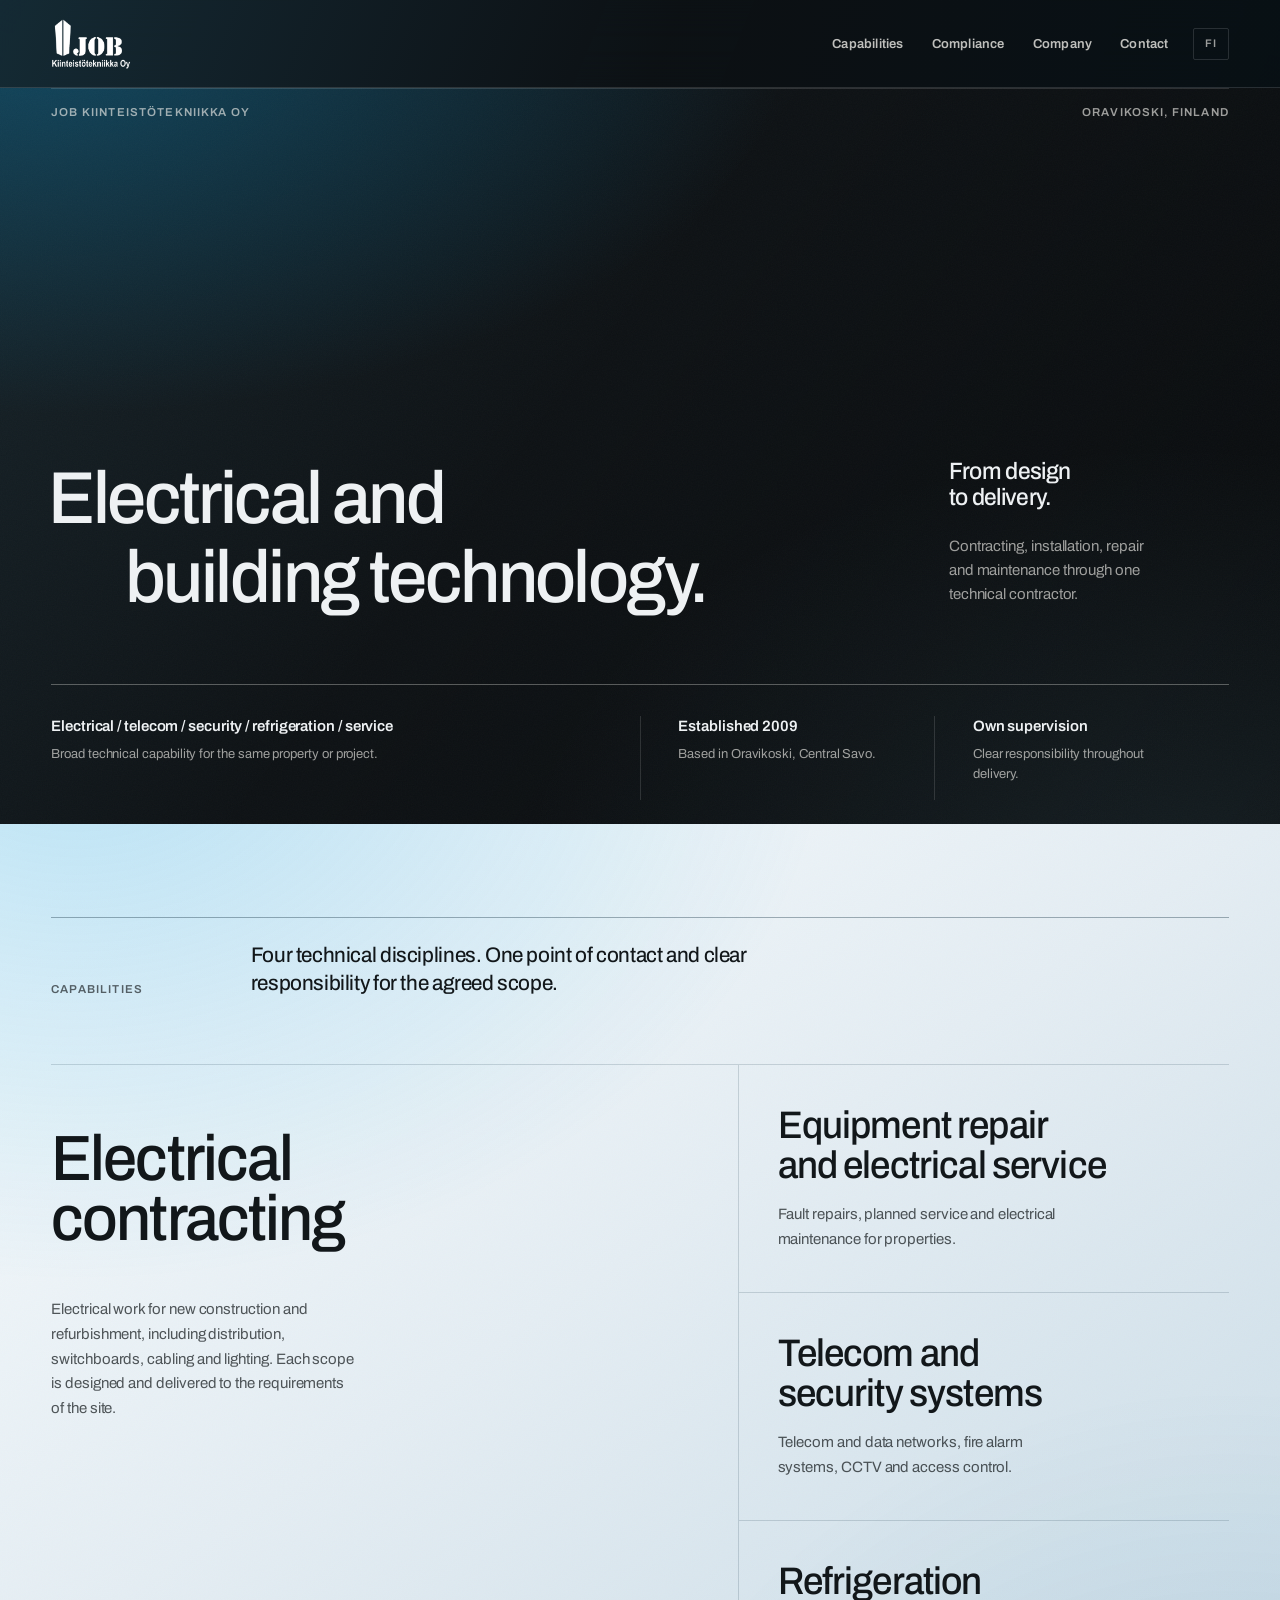
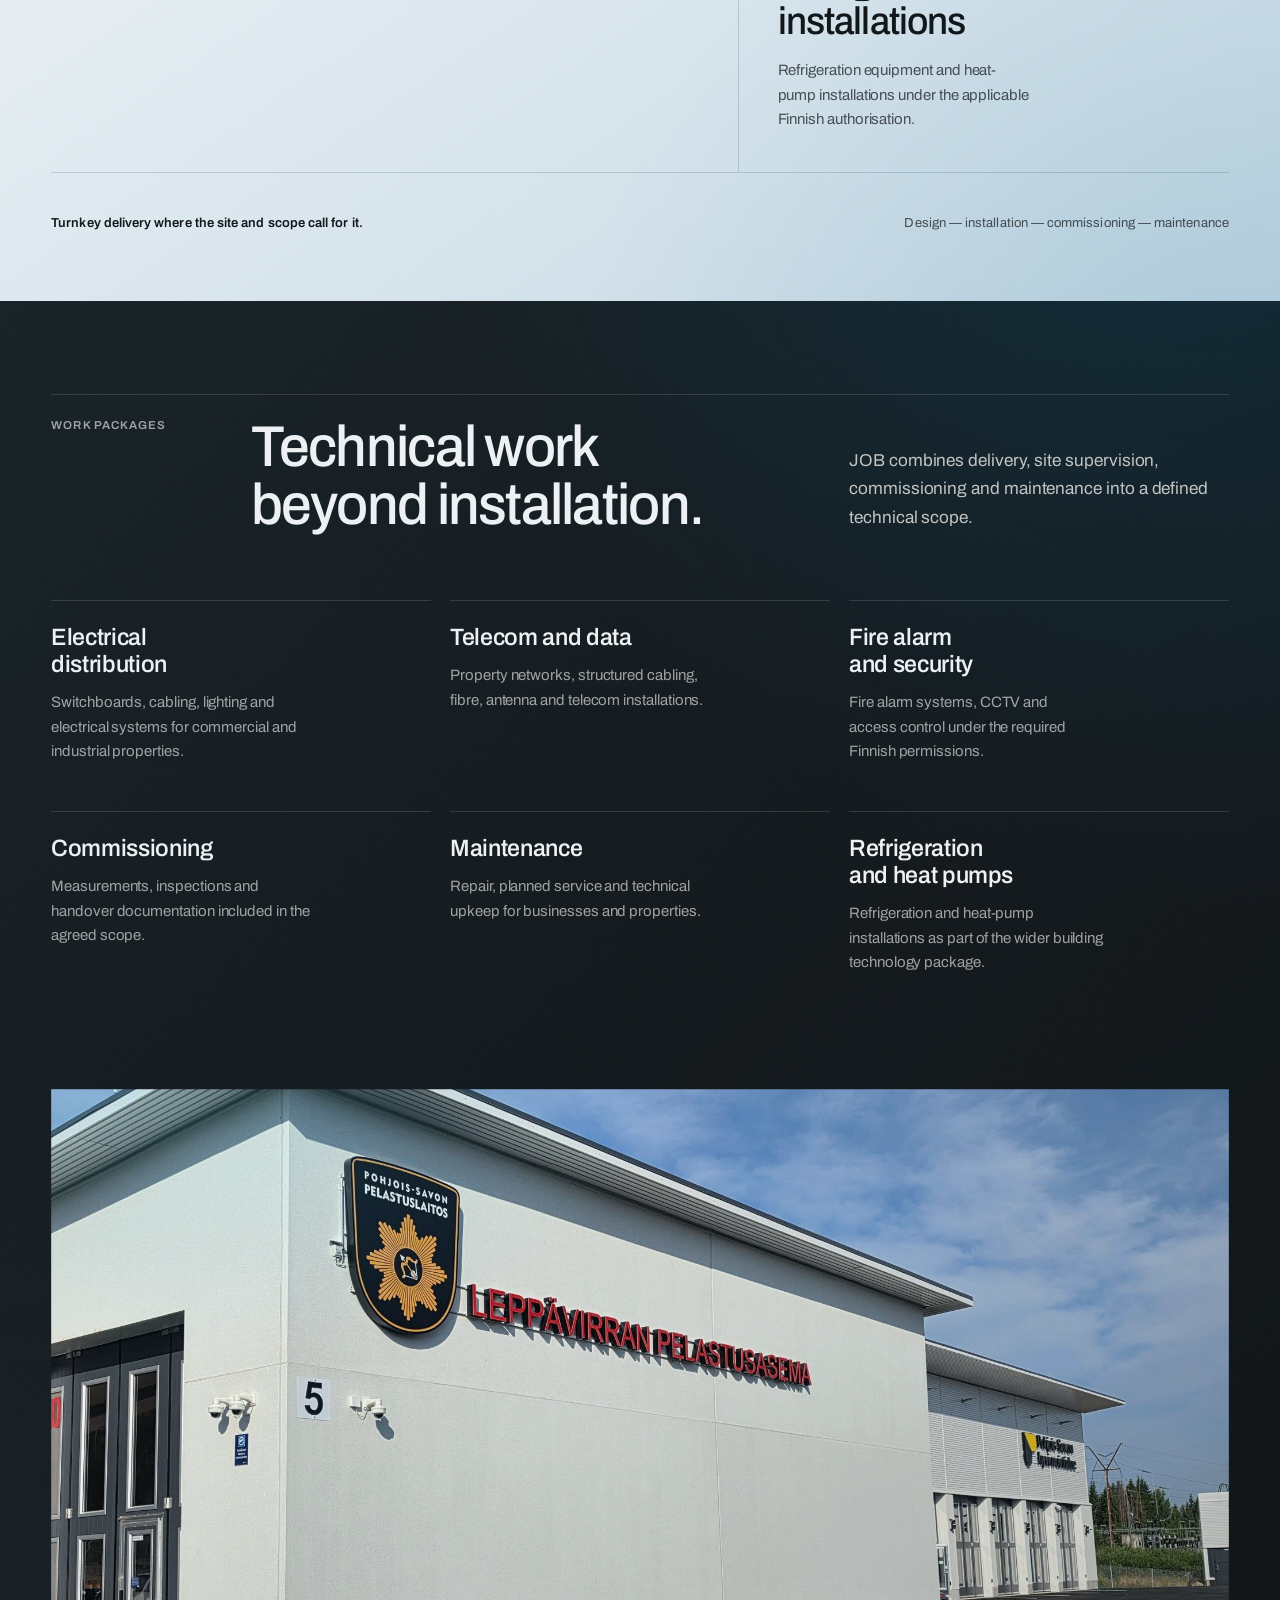
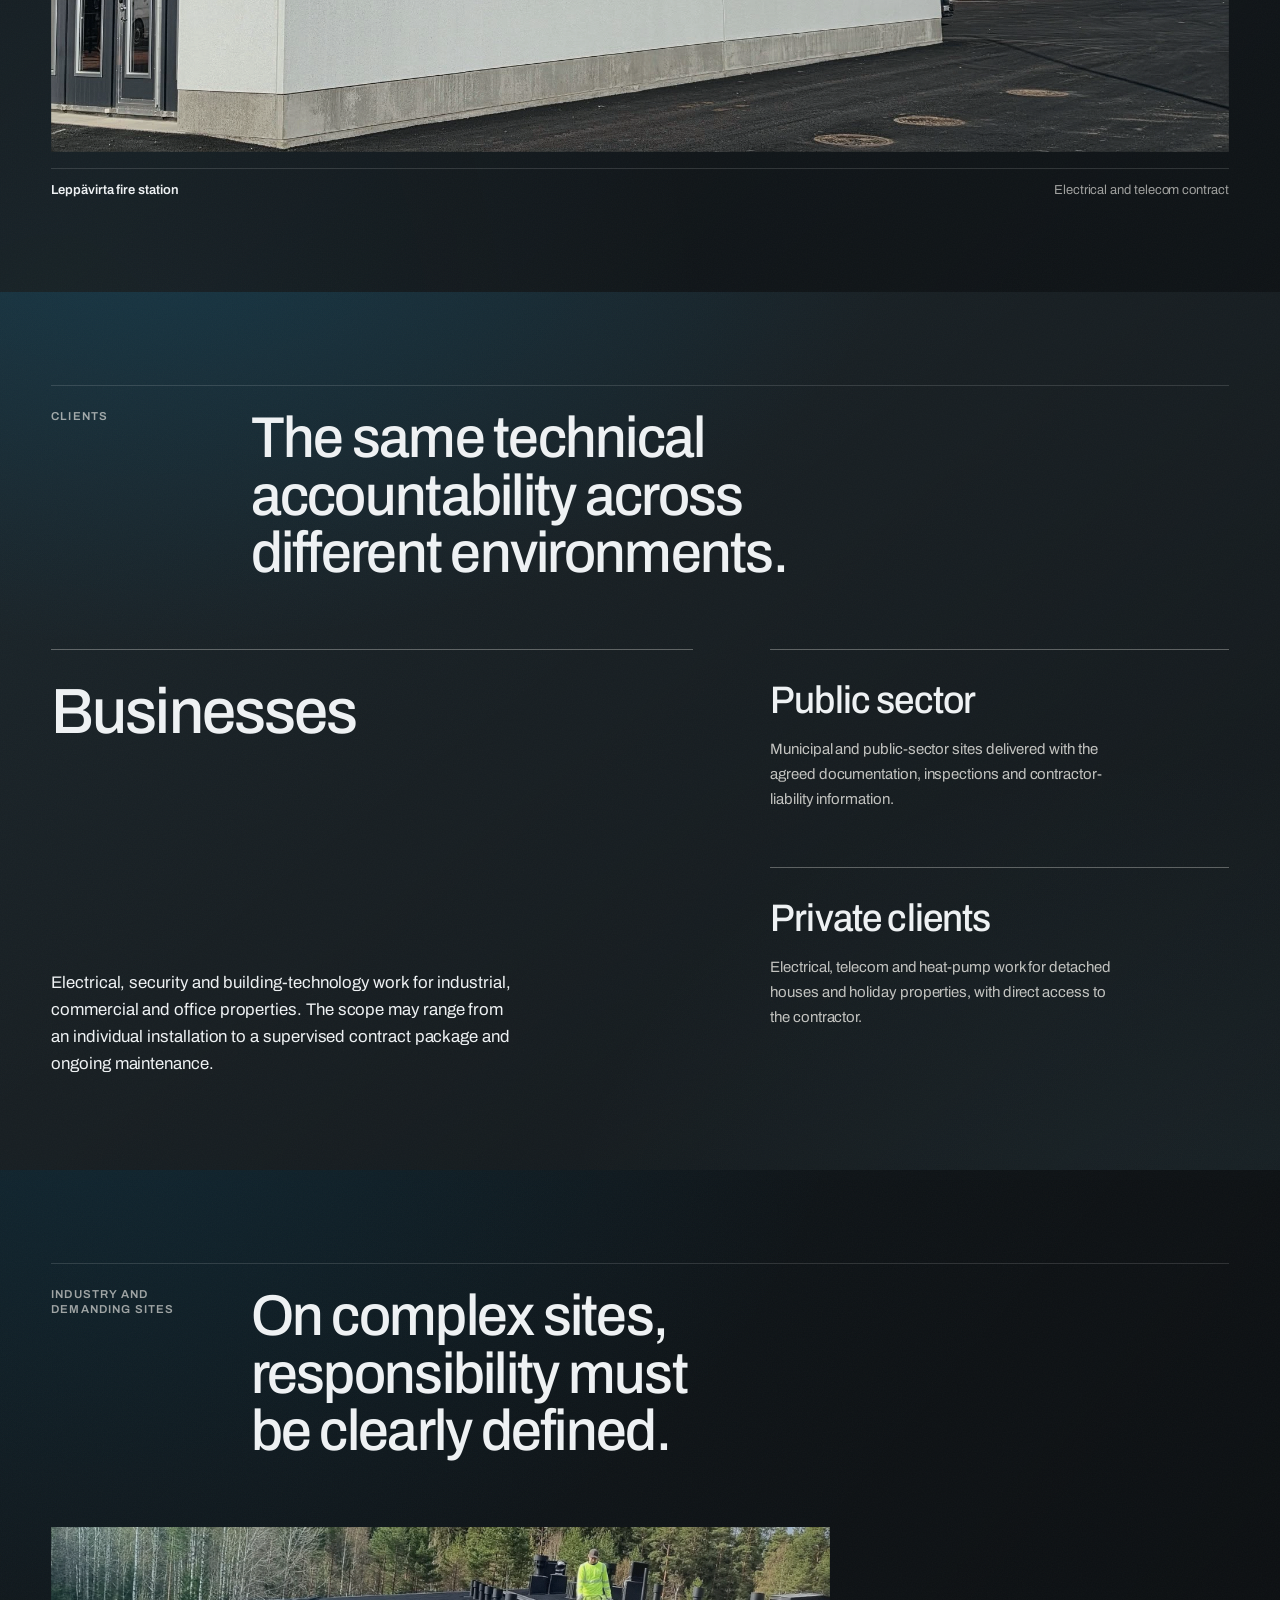
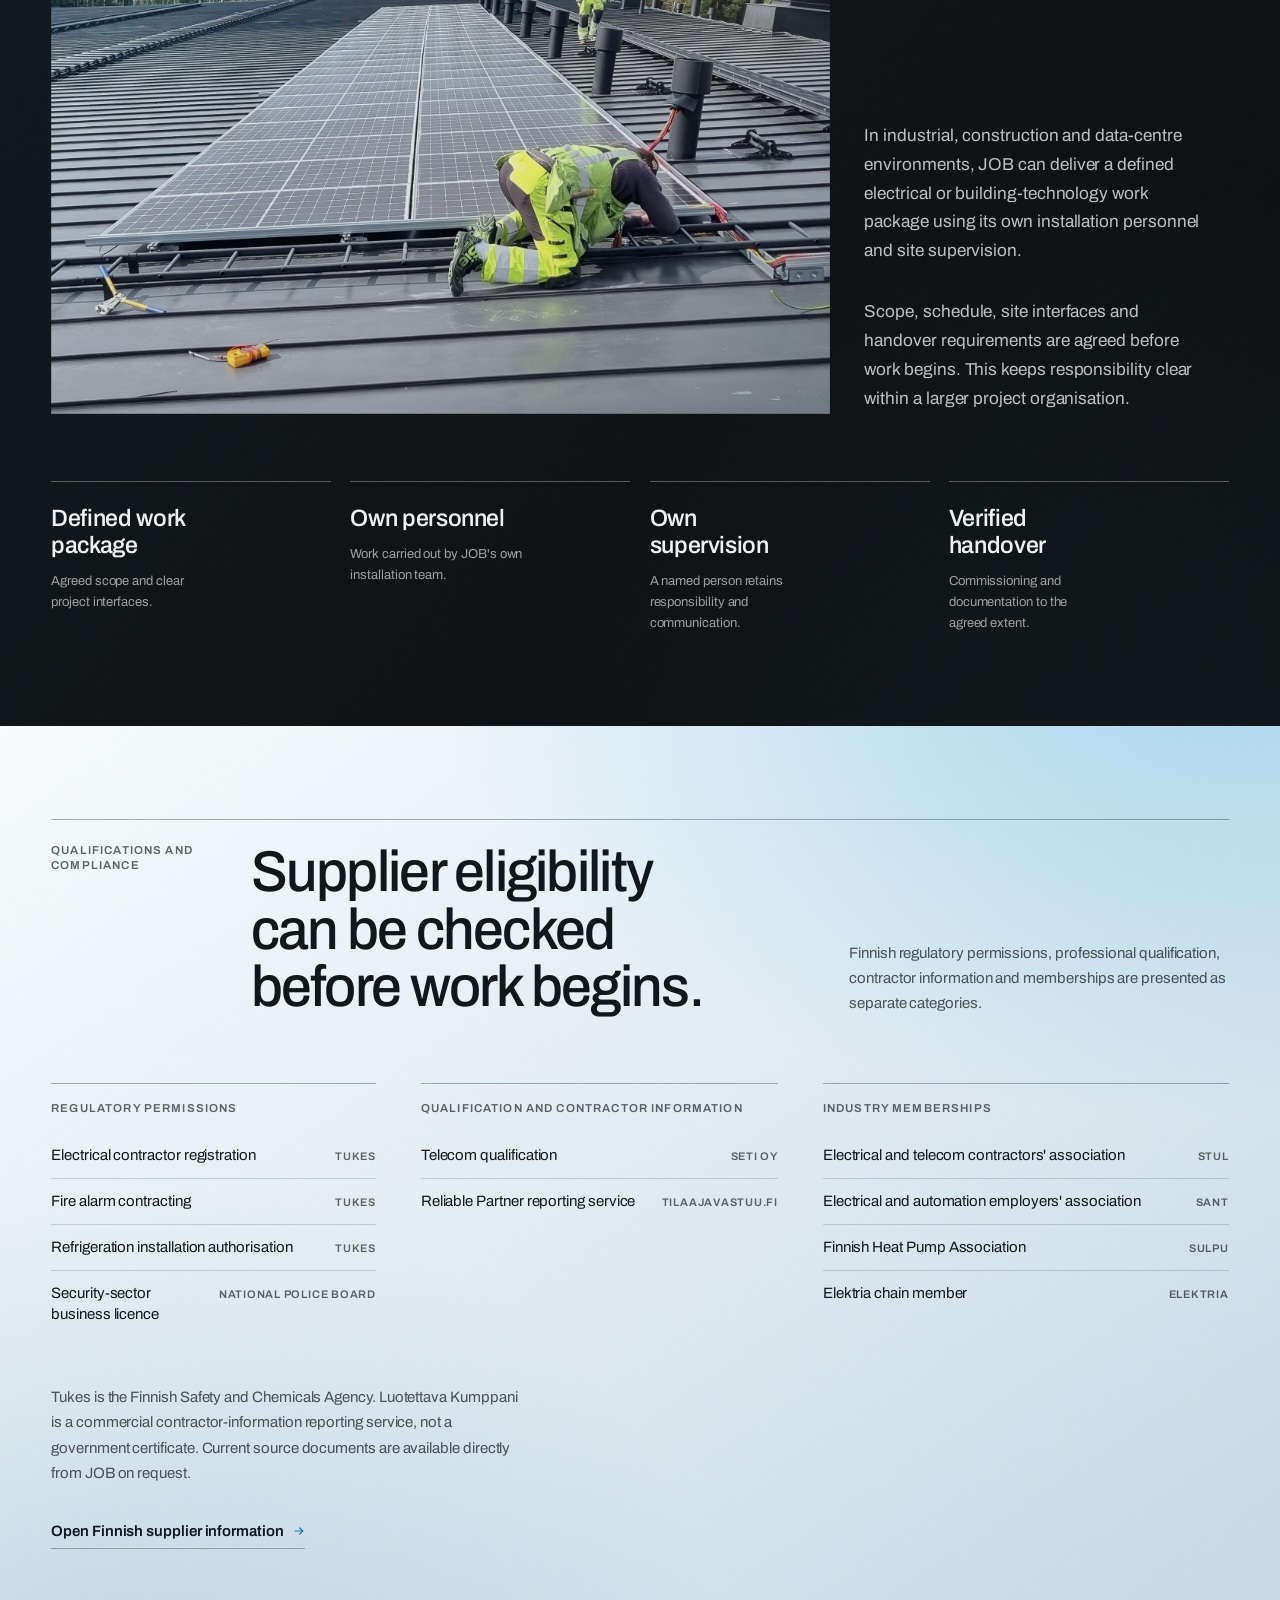
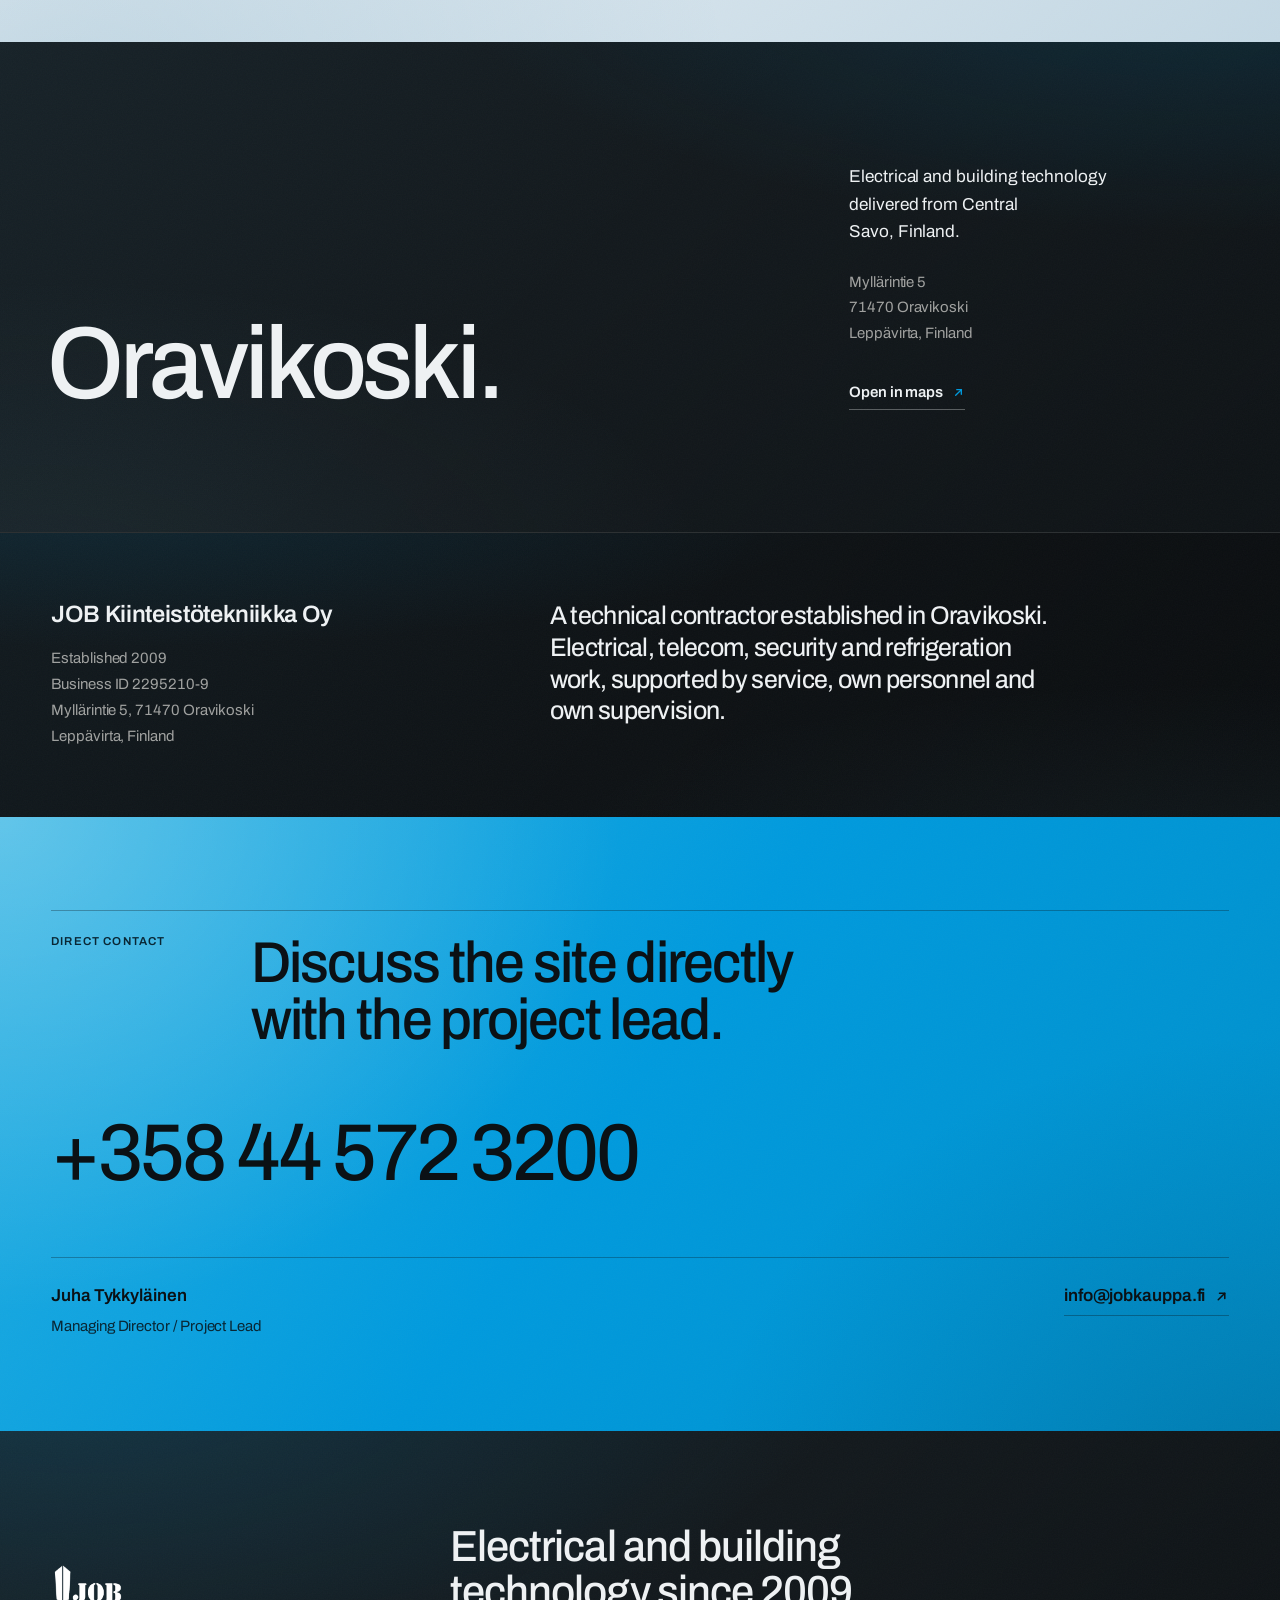
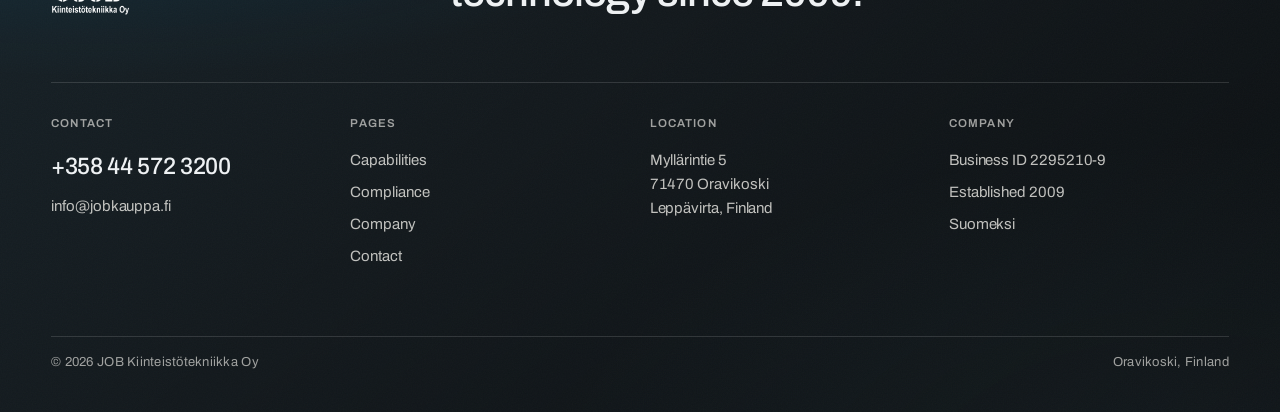
==== commit 4070fa6a: "Update website styling and content" ====
--- a/en.dc.html
+++ b/en.dc.html
@@ -34,8 +34,9 @@
         <a href="#compliance">Compliance</a>
         <a href="#company">Company</a>
         <a href="#contact">Contact</a>
-        <a class="language-link" href="index.dc.html" lang="fi" hreflang="fi">FI</a>
       </nav>
+
+      <a class="language-link" href="index.dc.html" lang="fi" hreflang="fi">FI</a>
     </div>
   </header>
 
--- a/styles.css
+++ b/styles.css
@@ -217,10 +217,7 @@
   border-radius: 1px;
 }
 
-.services :focus-visible {
-  outline-color: var(--accent);
-}
-
+.services :focus-visible,
 .compliance :focus-visible,
 .document-note :focus-visible {
   outline-color: var(--accent-deep);
@@ -323,27 +320,13 @@
   --surface-depth: linear-gradient(128deg, rgba(110, 205, 240, 0.1), transparent 44%, rgba(0, 0, 0, 0.34));
 }
 
-/* The lifted slab.
-
-   Narrative sections stay in the dark world; this one is simply the
-   raised face of the same material, catching more of the cyan light. */
-.services {
-  --surface-light: rgba(0, 154, 221, 0.28);
-  --surface-light-at: 6% -10%;
-  --surface-warm: rgba(120, 195, 220, 0.07);
-  --surface-warm-at: 96% 112%;
-  --surface-depth: linear-gradient(146deg, #24343d 0%, #18242b 46%, #0f1a20 100%);
-  --surface-grain-opacity: 0.03;
-}
-
 /* The paper slabs.
 
-   White earns its place where the content is literally a record —
-   the permit register and the document note. There it reads as the
-   paper the claim is printed on, which is why it works here and
-   looked arbitrary as a general band. Everything the surface needs
-   is scoped to this group, so moving a section on or off paper is
-   a matter of adding it to this selector. */
+   Everything the surface needs — the slab colour, its three
+   foreground steps, its hairlines and its light — is scoped to this
+   one group, so moving a section on or off paper means adding it to
+   this selector and nothing else. */
+.services,
 .compliance,
 .document-note {
   --slab: #e7eef3;
@@ -711,6 +694,7 @@
 }
 
 .primary-nav {
+  order: 1;
   display: flex;
   align-items: center;
   gap: clamp(1.5rem, 2.2vw, 2.75rem);
@@ -751,21 +735,28 @@
   transform-origin: left;
 }
 
-.primary-nav .language-link {
+/* Outside .primary-nav on purpose: the panel is hidden until the
+   menu opens, so anything inside it is unreachable on a phone. The
+   language switch has to stay in the bar at every width. */
+.language-link {
+  position: relative;
+  z-index: 102;
+  order: 2;
+  display: inline-flex;
+  align-items: center;
+  min-height: 2rem;
+  margin-left: var(--sp-5);
   padding-inline: 0.7rem;
   border: 1px solid var(--rule);
   border-radius: 2px;
   color: var(--fg-muted);
   font-size: 0.6875rem;
+  font-weight: 600;
   letter-spacing: 0.08em;
   transition: border-color var(--dur) var(--ease-out), color var(--dur) var(--ease-out);
 }
 
-.primary-nav .language-link::after {
-  content: none;
-}
-
-.primary-nav .language-link:hover {
+.language-link:hover {
   border-color: var(--rule-strong);
   color: var(--inverse);
 }
@@ -773,6 +764,7 @@
 .nav-toggle {
   position: relative;
   z-index: 102;
+  order: 3;
   display: none;
   align-items: center;
   gap: 0.65rem;
@@ -1071,7 +1063,7 @@
 }
 
 .service-secondary:hover {
-  background: rgba(242, 245, 246, 0.04);
+  background: rgba(18, 23, 26, 0.04);
 }
 
 .service-secondary:hover::before {
@@ -2192,11 +2184,13 @@
    panel, and a filled animation would pin it open at opacity 1. */
 .js .site-header .brand,
 .js .site-header .primary-nav a,
+.js .site-header .language-link,
 .js .site-header .nav-toggle {
   animation: quiet-rise var(--dur-slow) var(--ease-out) both;
 }
 
 .js .site-header .primary-nav a,
+.js .site-header .language-link,
 .js .site-header .nav-toggle {
   animation-delay: 120ms;
 }
@@ -2477,14 +2471,17 @@
     mask: var(--icon-arrow-e) center / contain no-repeat;
   }
 
-  .primary-nav .language-link {
-    margin-top: auto;
-    padding: var(--sp-2) var(--sp-4);
-    border: 1px solid var(--rule);
-    border-radius: 2px;
-    align-self: flex-start;
+  .language-link {
+    min-height: 2.75rem;
+    margin-left: auto;
+    margin-right: var(--sp-4);
+    padding-inline: var(--sp-3);
     font-size: 0.75rem;
     letter-spacing: 0.1em;
+  }
+
+  .nav-toggle {
+    margin-left: 0;
   }
 
   .hero,
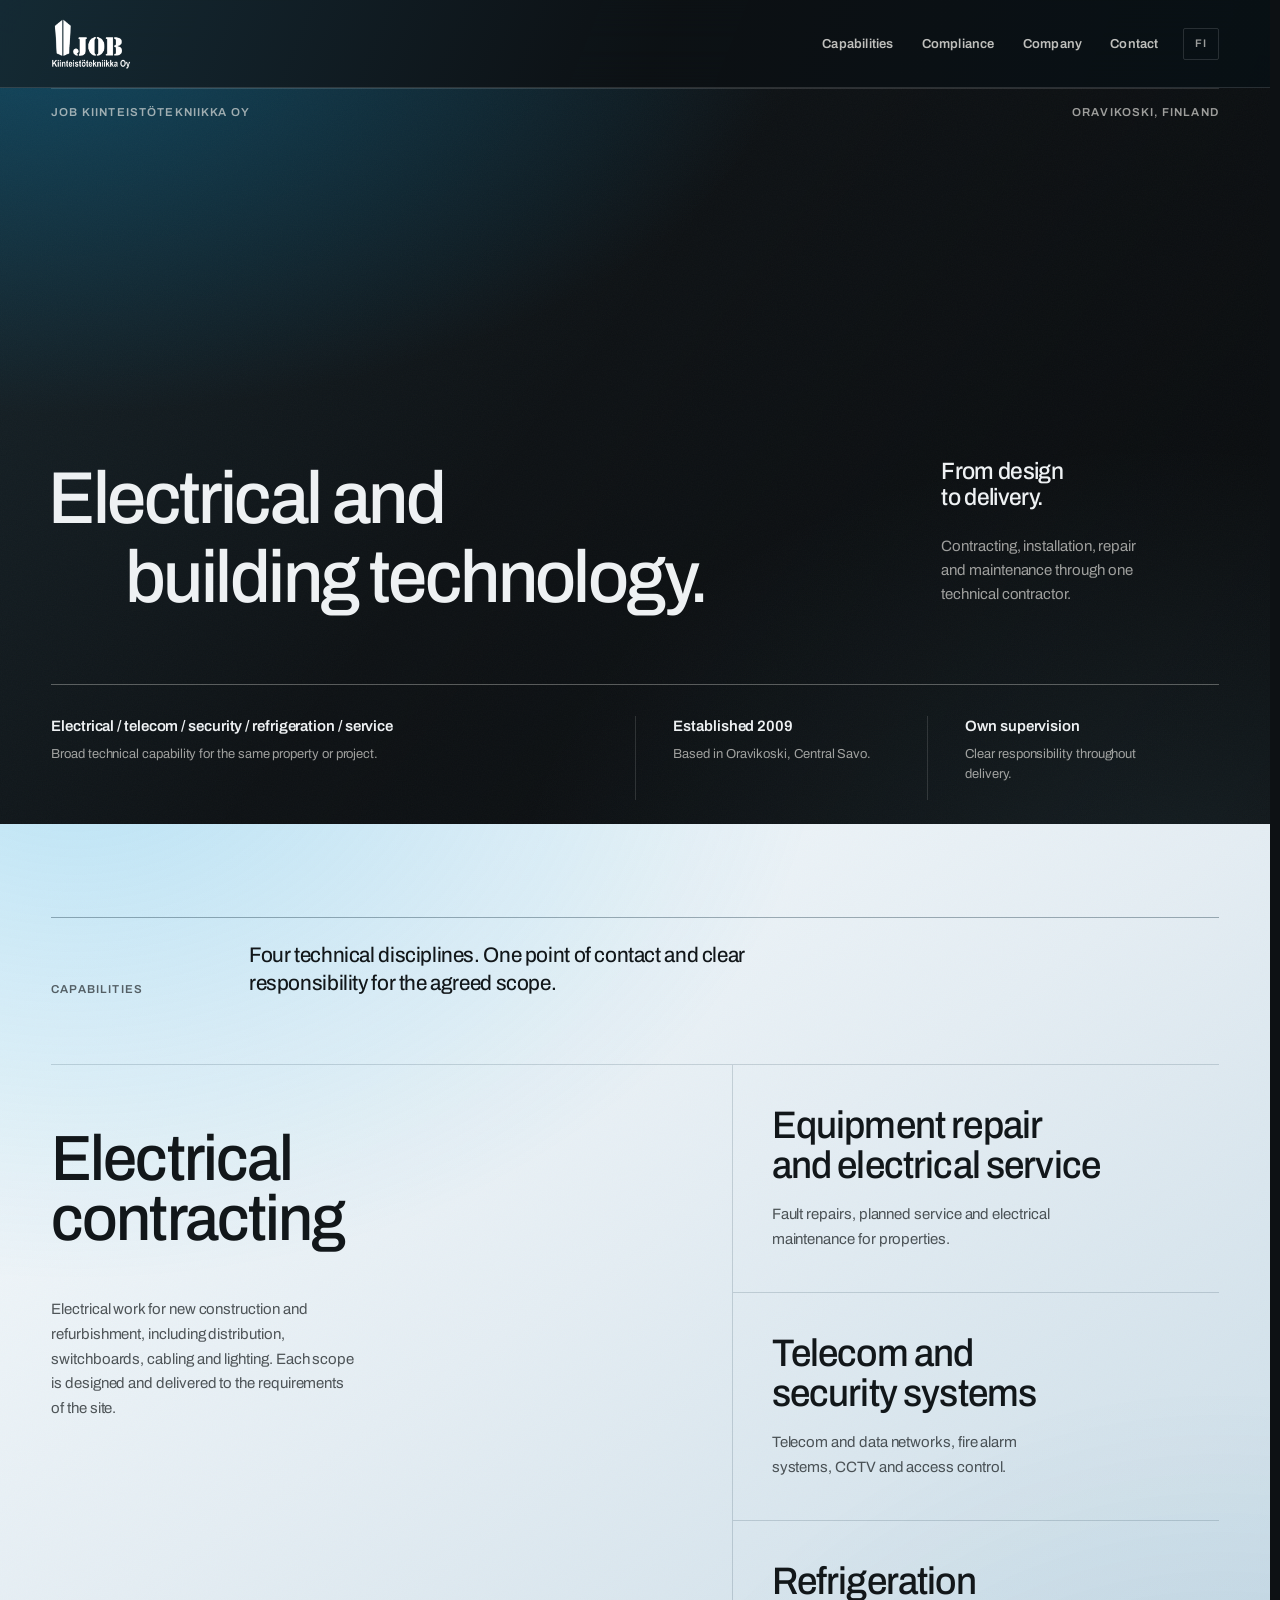
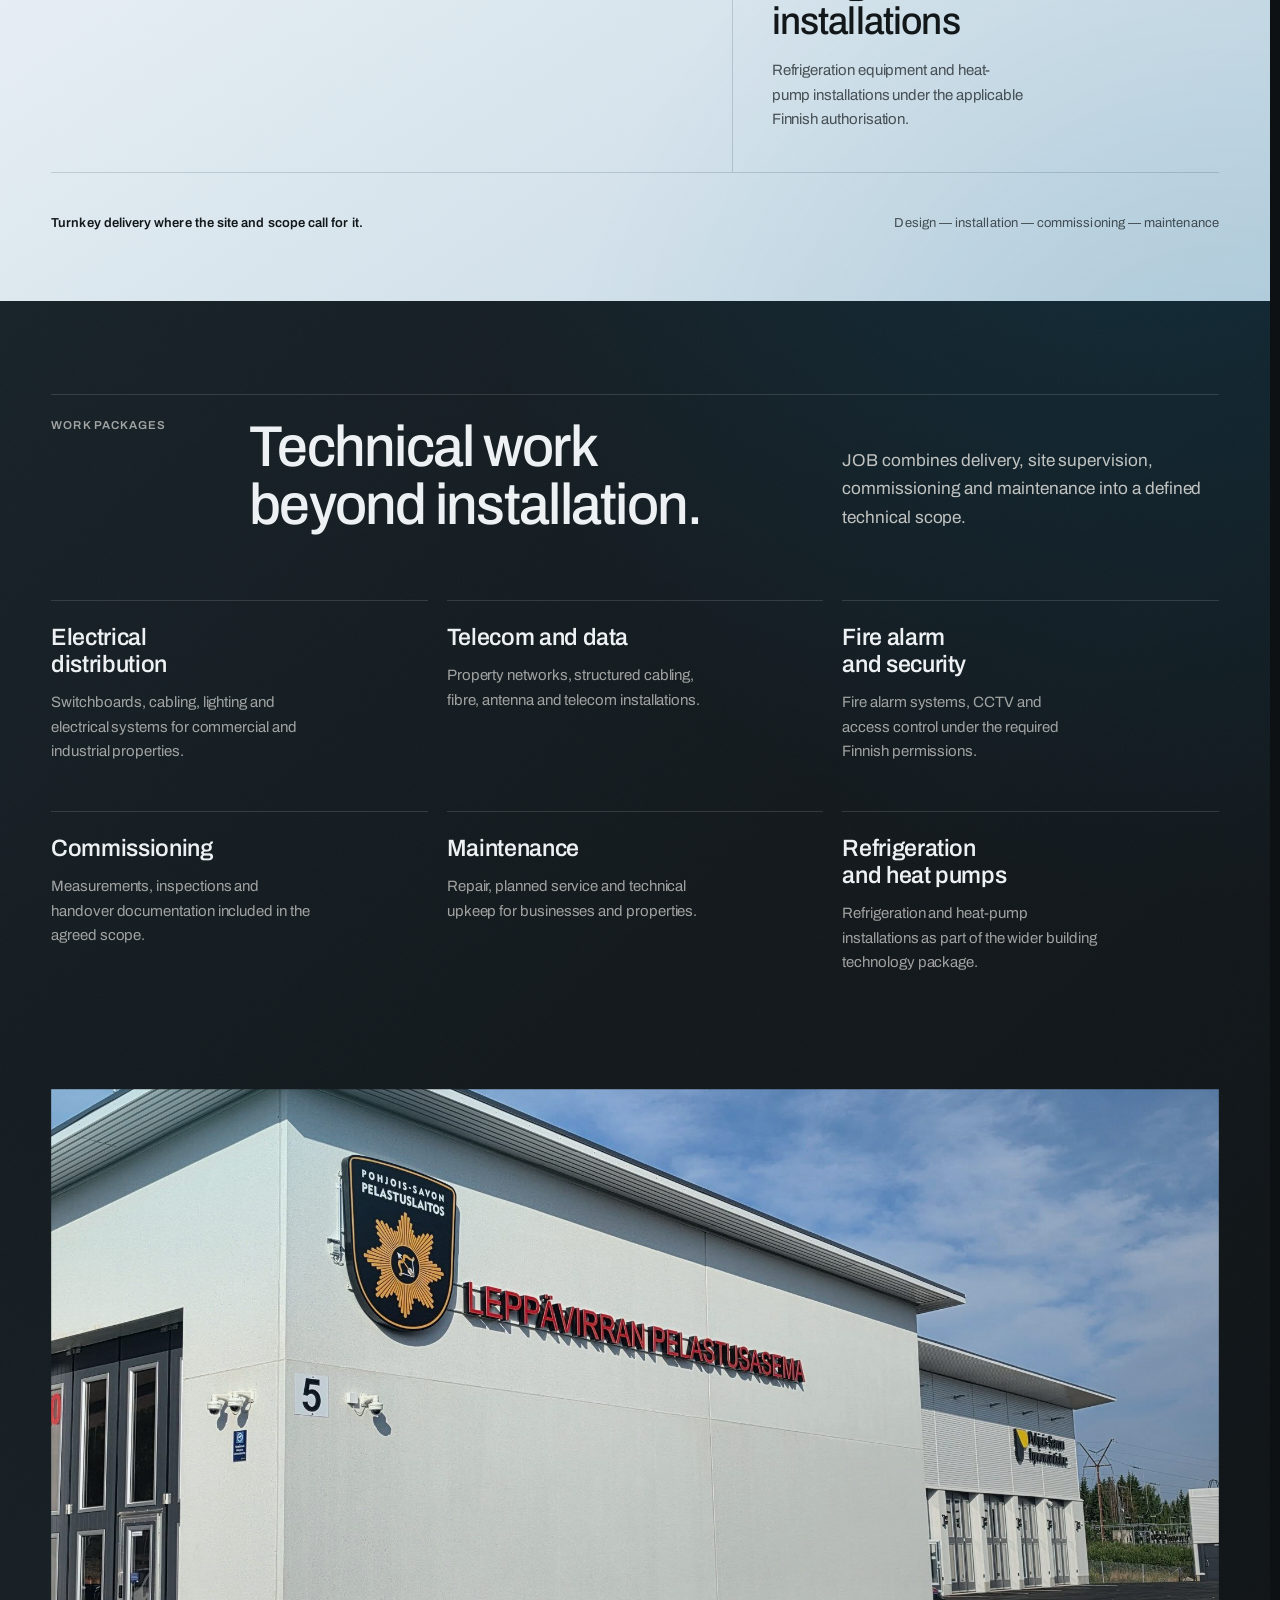
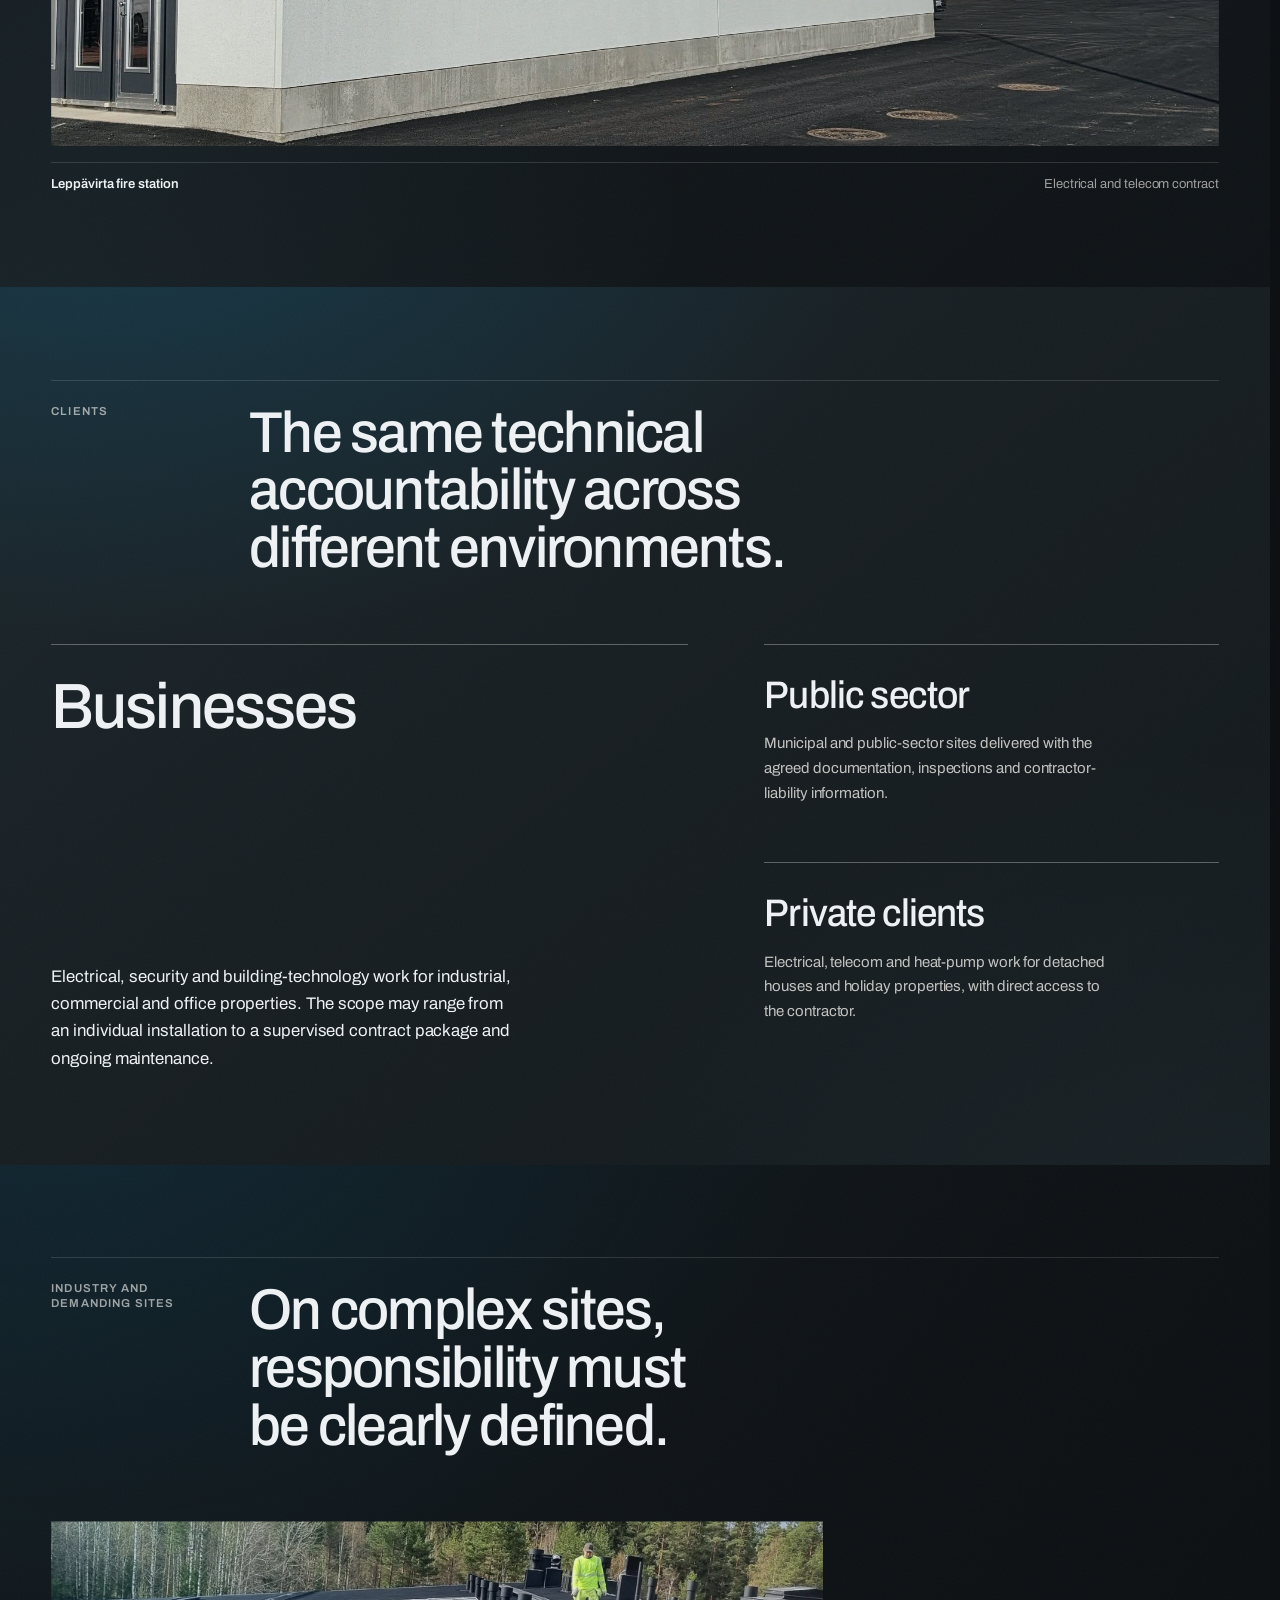
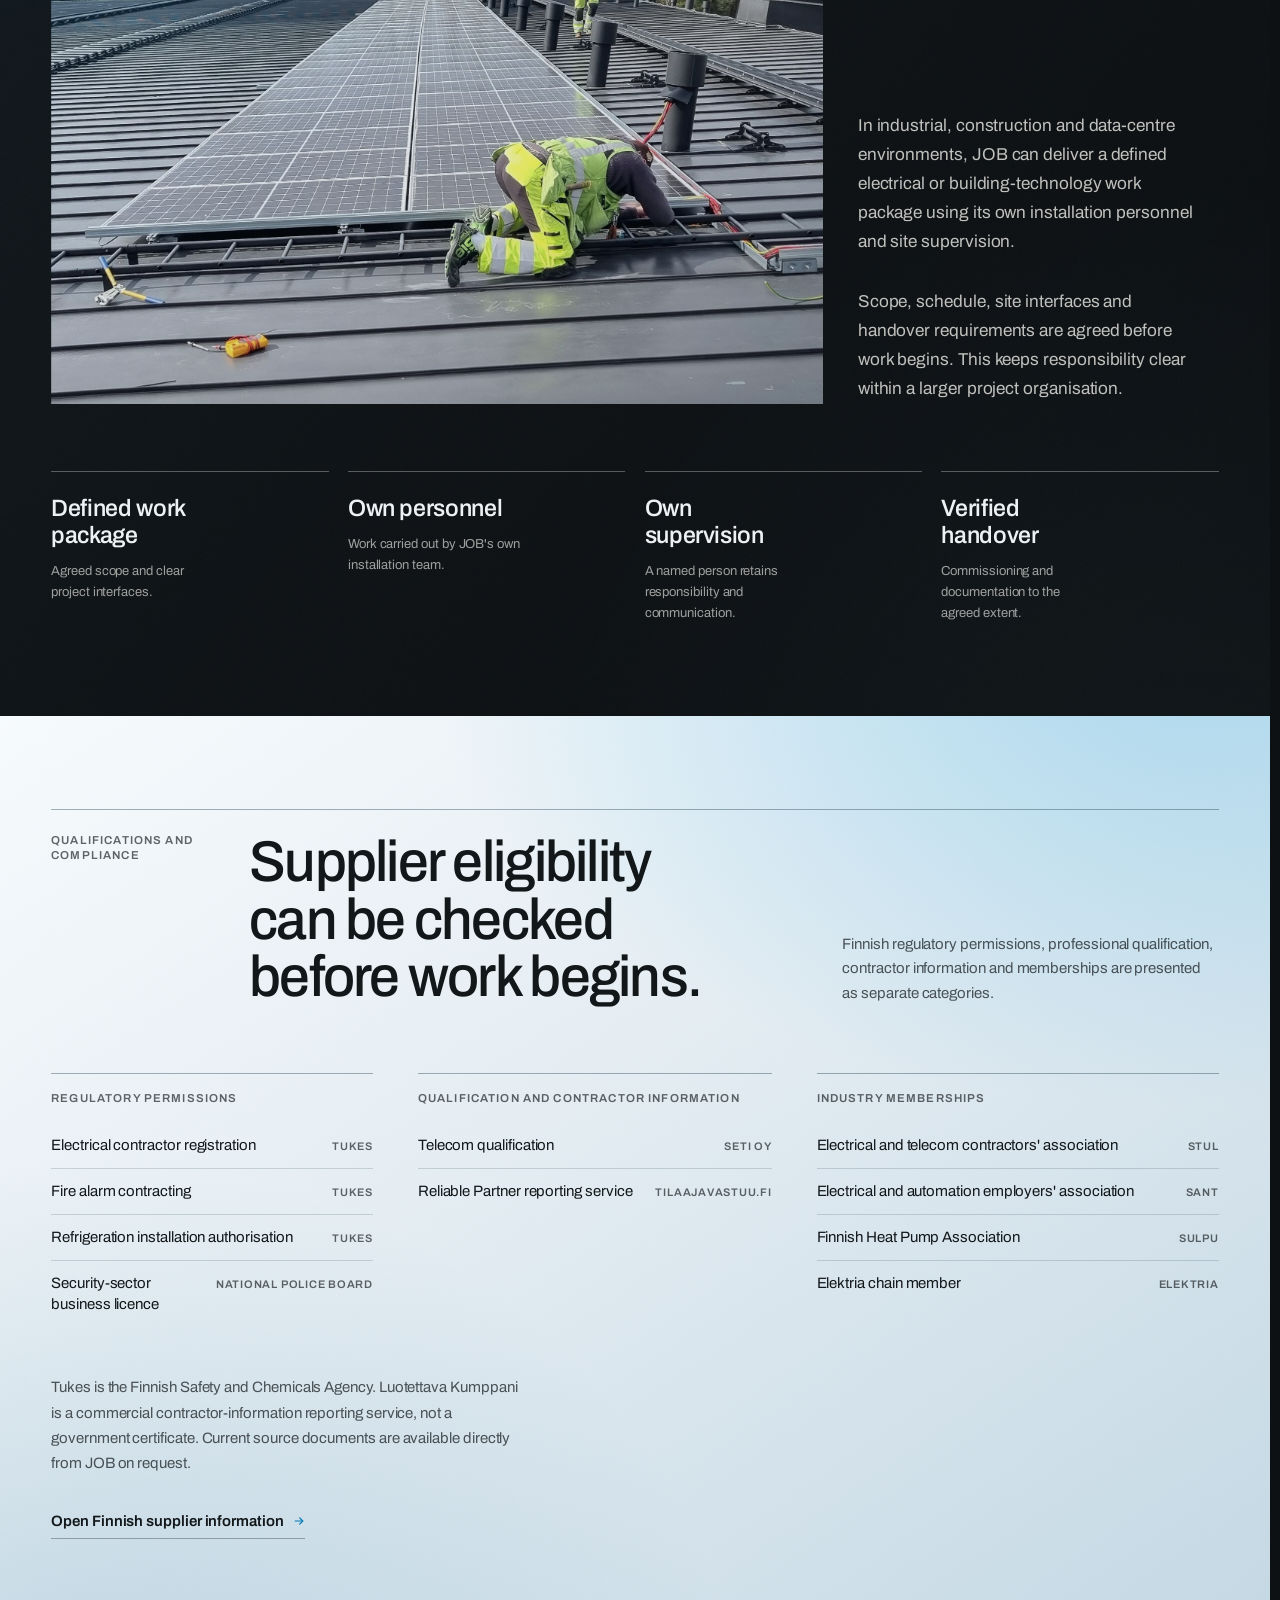
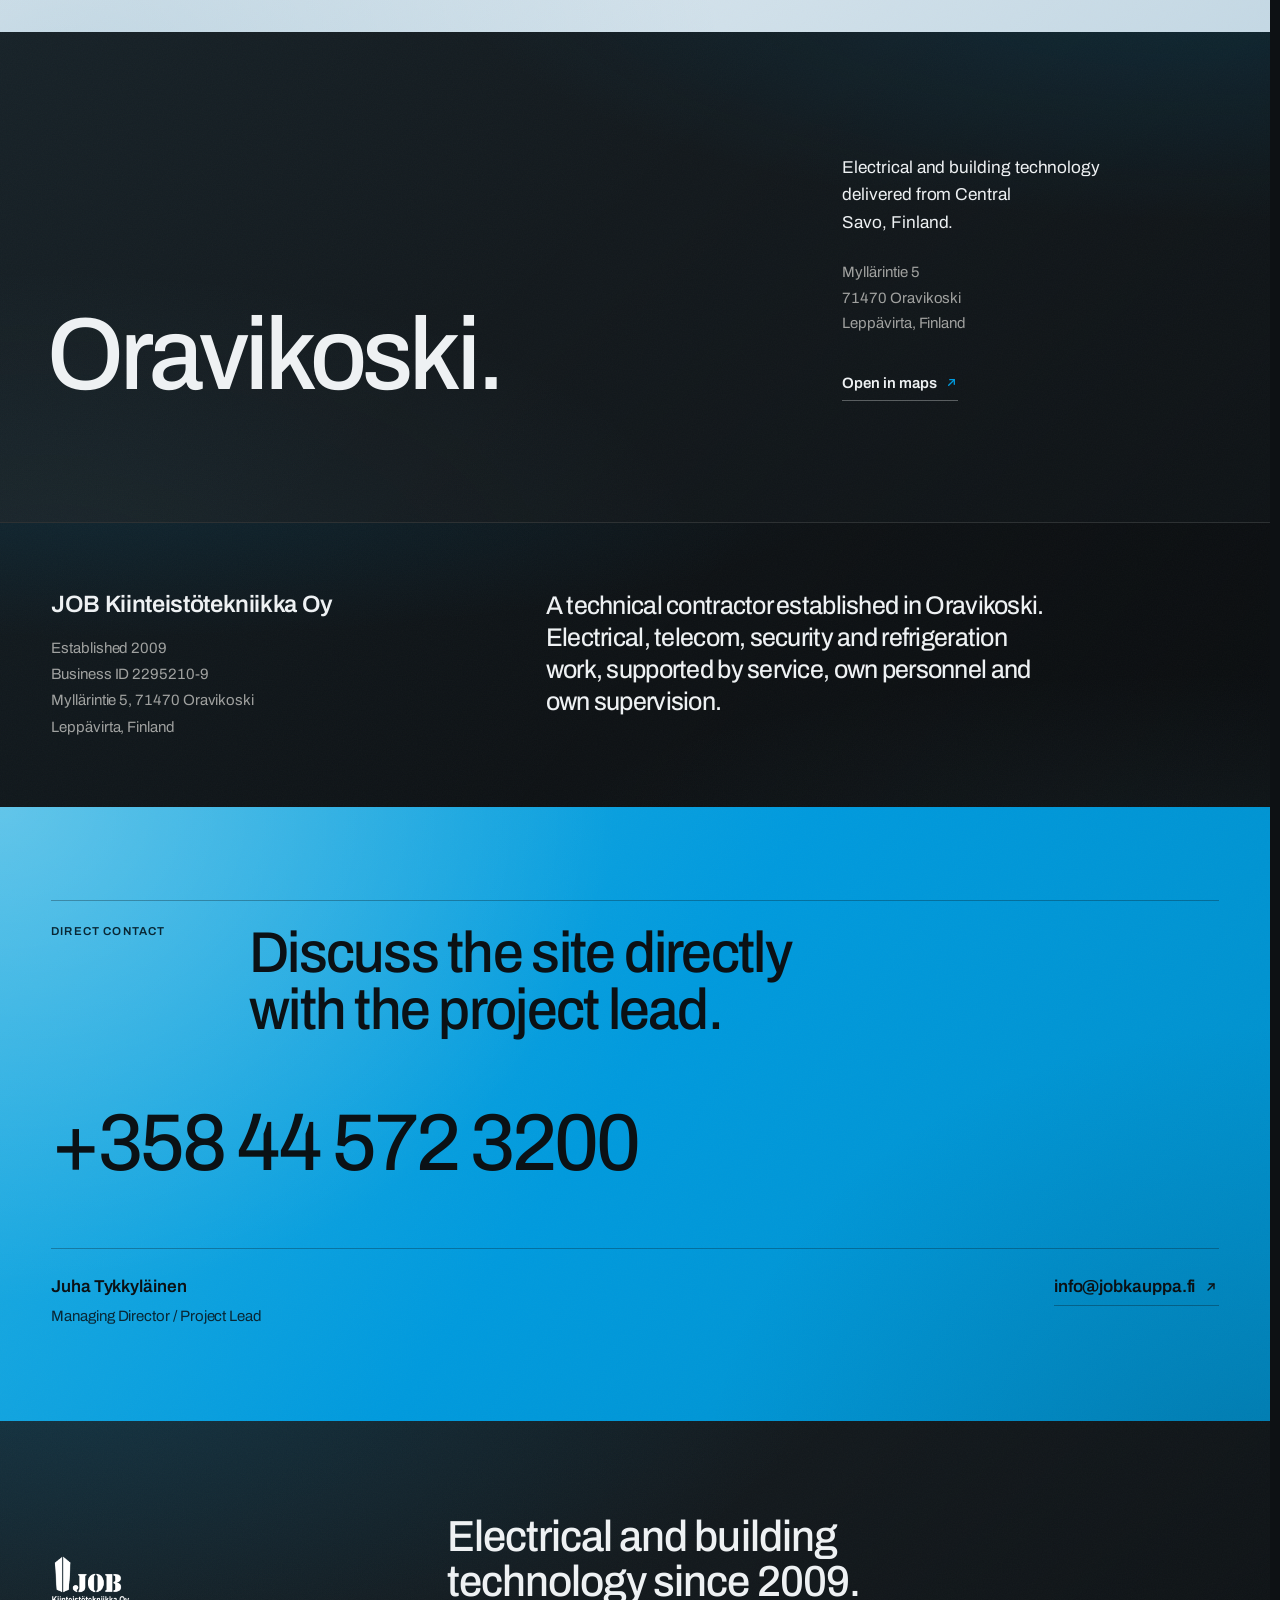
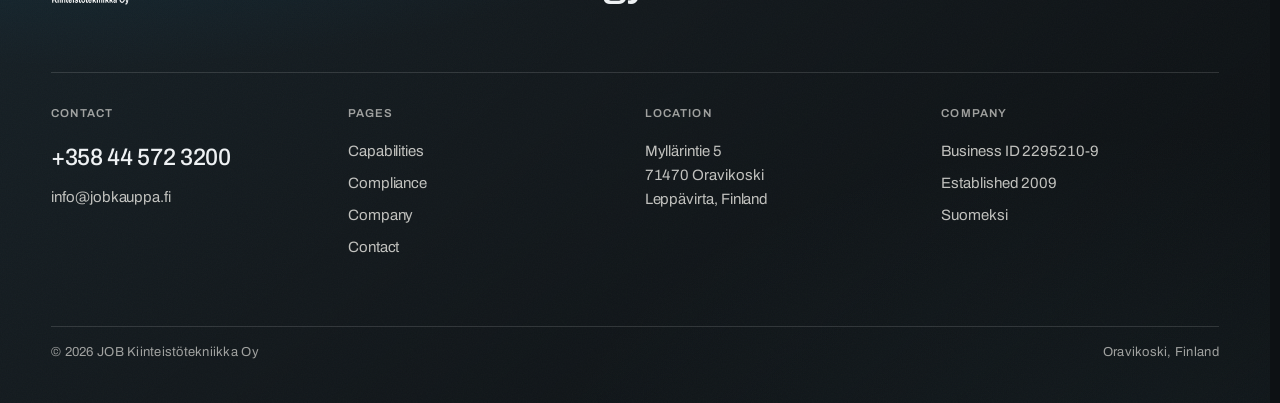
==== commit 970be6f5: "Enhance website layout and interactions" ====
--- a/en.dc.html
+++ b/en.dc.html
@@ -78,7 +78,7 @@
       </div>
     </section>
 
-    <section class="section services" id="capabilities" data-reveal aria-labelledby="services-title">
+    <section class="section services" id="capabilities" data-reveal data-tone="inverse" aria-labelledby="services-title">
       <div class="shell">
         <div class="services__intro">
           <p class="section-label section-label--light">Capabilities</p>
@@ -228,7 +228,7 @@
       </div>
     </section>
 
-    <section class="section compliance" id="compliance" data-reveal aria-labelledby="compliance-title">
+    <section class="section compliance" id="compliance" data-reveal data-tone="inverse" aria-labelledby="compliance-title">
       <div class="shell">
         <div class="compliance__head">
           <p class="section-label section-label--light">Qualifications and compliance</p>
--- a/styles.css
+++ b/styles.css
@@ -96,6 +96,10 @@
   --dur: 260ms;
   --dur-slow: 460ms;
   --dur-focal: 780ms;
+  /* A tone flip swaps the glass and its foreground at once, so the
+     two necessarily cross. Kept short: the crossing is the only
+     moment the navigation is unreadable, and its length is the cost. */
+  --dur-tone: 110ms;
   --dur-rule: 900ms;
 
   /* --- Drawn icons — one stroke language throughout ---------- */
@@ -121,6 +125,8 @@
 html {
   scroll-behavior: smooth;
   scroll-padding-top: calc(var(--header-height) + var(--sp-5));
+  /* Locking the body when the menu opens must not widen the page. */
+  scrollbar-gutter: stable;
 }
 
 body {
@@ -624,8 +630,8 @@
   content: "";
   -webkit-backdrop-filter: blur(20px) saturate(1.35);
   backdrop-filter: blur(20px) saturate(1.35);
-  transition: background-color var(--dur) var(--ease-out),
-    box-shadow var(--dur) var(--ease-out);
+  transition: background-color var(--dur-tone) linear,
+    box-shadow var(--dur-tone) linear;
 }
 
 /* Read position, drawn on the header rule. */
@@ -655,13 +661,78 @@
   opacity: 1;
 }
 
-/* The open menu panel is opaque, so the glass has nothing meaningful
-   to sample: make the header solid for the duration. */
+/* --- Adaptive tone ------------------------------------------
+   The page carries both paper and canvas surfaces, so the glass has
+   to answer to whichever is passing behind it. JS reports the tone;
+   the glass, the mark and the navigation flip together. */
+
+.site-header[data-tone="inverse"] {
+  box-shadow: 0 1px 0 var(--rule-inverse);
+}
+
+.site-header[data-tone="inverse"]::before {
+  --glass-start: color-mix(in srgb, #f7fbfd 88%, transparent);
+  --glass-middle: color-mix(in srgb, #e7eef3 74%, transparent);
+  --glass-end: color-mix(in srgb, #cfe2ec 78%, transparent);
+  box-shadow: inset 0 -1px 0 rgba(255, 255, 255, 0.5);
+}
+
+.site-header[data-tone="inverse"][data-compact="true"]::before {
+  --glass-start: color-mix(in srgb, #f7fbfd 94%, transparent);
+  --glass-middle: color-mix(in srgb, #e7eef3 86%, transparent);
+  --glass-end: color-mix(in srgb, #cfe2ec 88%, transparent);
+}
+
+/* Same function list at both ends so the mark interpolates. */
+.site-header[data-tone="inverse"] .brand img {
+  filter: brightness(0) invert(0);
+}
+
+.site-header[data-tone="inverse"] .primary-nav a {
+  color: rgba(18, 23, 26, 0.72);
+}
+
+.site-header[data-tone="inverse"] .primary-nav a:hover,
+.site-header[data-tone="inverse"] .primary-nav a[aria-current="page"],
+.site-header[data-tone="inverse"] .nav-toggle {
+  color: #12171a;
+}
+
+.site-header[data-tone="inverse"] .language-link {
+  border-color: rgba(12, 42, 58, 0.36);
+  color: rgba(18, 23, 26, 0.72);
+}
+
+.site-header[data-tone="inverse"] .language-link:hover {
+  border-color: #12171a;
+  color: #12171a;
+}
+
+.site-header[data-tone="inverse"] :focus-visible {
+  outline-color: var(--accent-deep);
+}
+
+/* The open menu panel is opaque canvas, so the header reads as canvas
+   for the duration regardless of what it was over. */
 .site-header[data-nav-open="true"]::before {
   background: var(--canvas);
   box-shadow: none;
   -webkit-backdrop-filter: none;
   backdrop-filter: none;
+}
+
+.site-header[data-nav-open="true"] .brand img {
+  filter: brightness(0) invert(1);
+}
+
+.site-header[data-nav-open="true"] .primary-nav a,
+.site-header[data-nav-open="true"] .nav-toggle {
+  color: var(--inverse);
+}
+
+.site-header[data-nav-open="true"] .language-link {
+  border-color: var(--rule);
+  color: var(--fg-muted);
 }
 
 .header__inner {
@@ -686,7 +757,8 @@
   height: 3.15rem;
   filter: brightness(0) invert(1);
   transform-origin: left center;
-  transition: transform var(--dur-slow) var(--ease-out);
+  transition: transform var(--dur-slow) var(--ease-out),
+    filter var(--dur-tone) linear;
 }
 
 .site-header[data-compact="true"] .brand img {
@@ -708,7 +780,7 @@
   font-size: var(--t-xs);
   font-weight: 600;
   letter-spacing: 0.015em;
-  transition: color var(--dur) var(--ease-out);
+  transition: color var(--dur-tone) linear;
 }
 
 .primary-nav a:hover,
@@ -776,6 +848,15 @@
   font-weight: 600;
   letter-spacing: 0.05em;
   text-transform: uppercase;
+}
+
+/* The label swaps between two words of different length on every
+   toggle (Valikko/Sulje, Menu/Close). Without a reserved width the
+   button resizes and the whole header bar reflows mid-tap. */
+.nav-toggle__label {
+  display: inline-block;
+  min-width: 5.4em;
+  text-align: right;
 }
 
 .nav-toggle__mark {
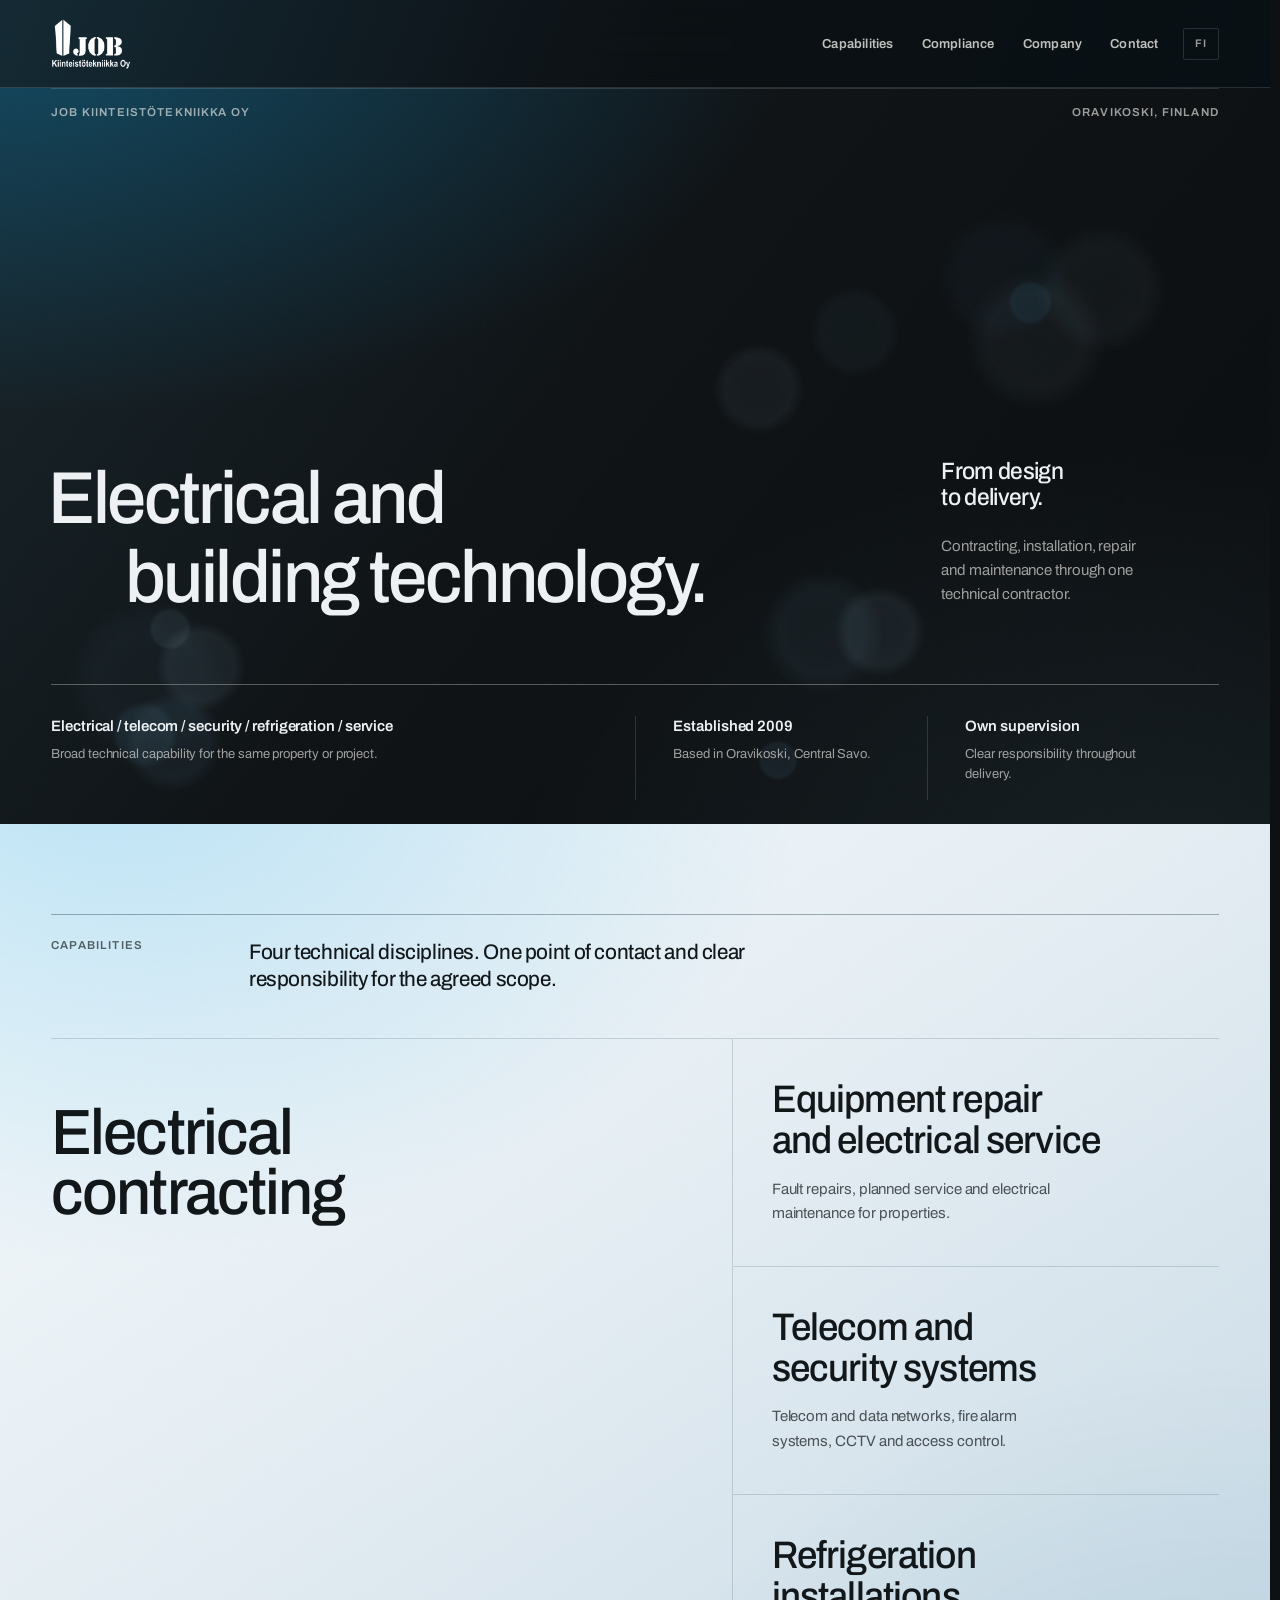
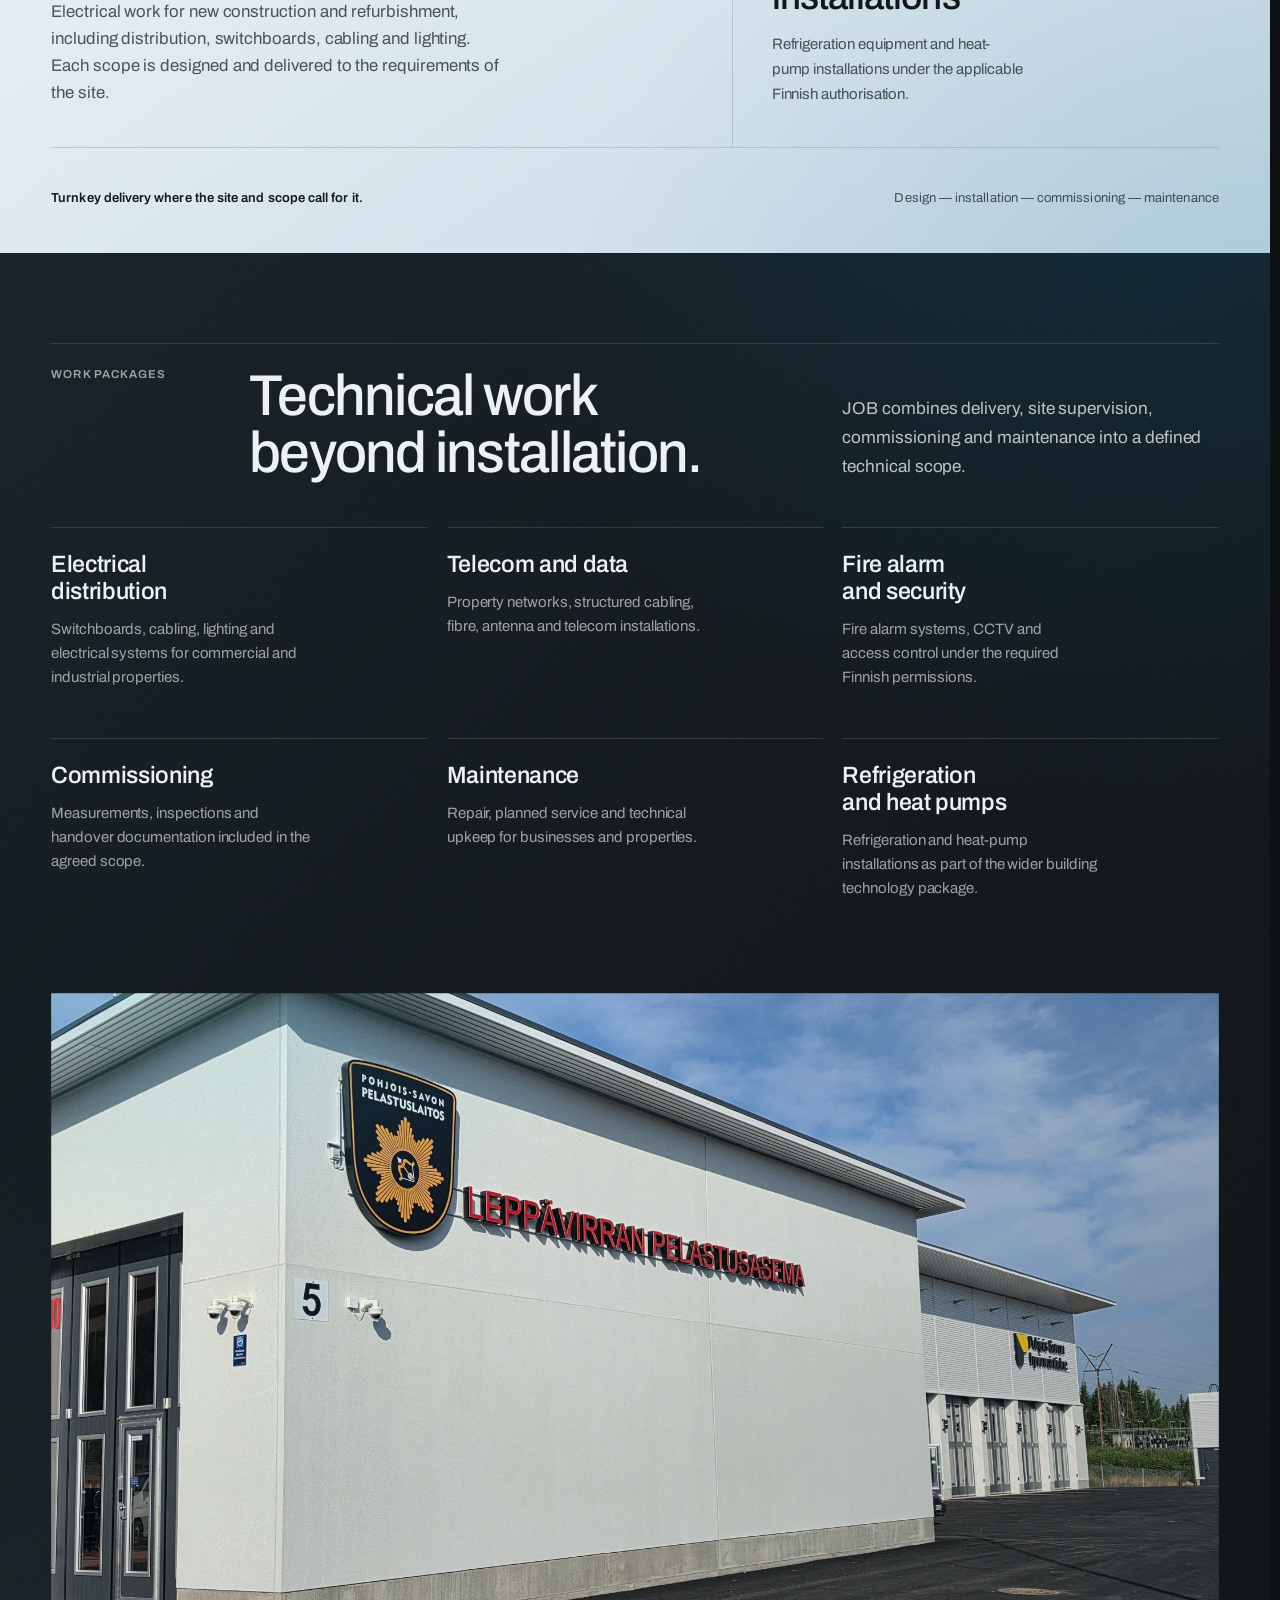
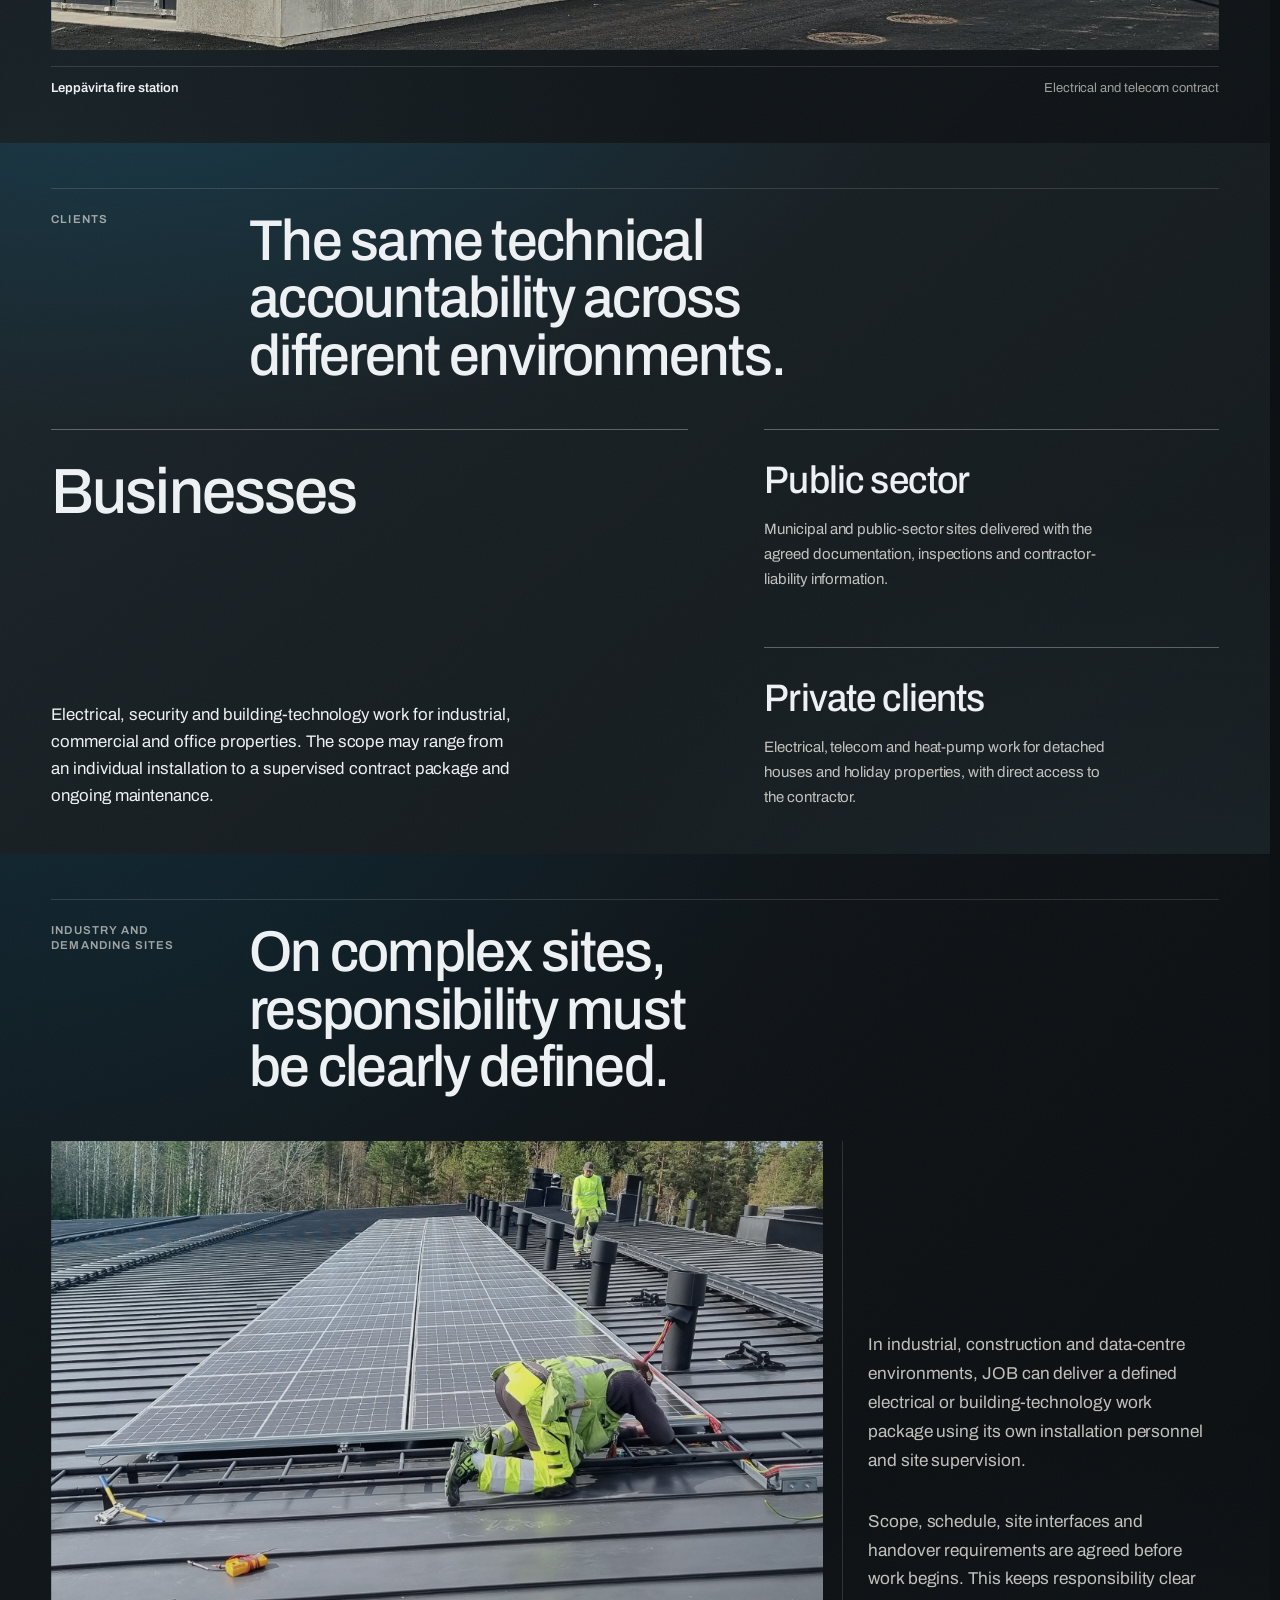
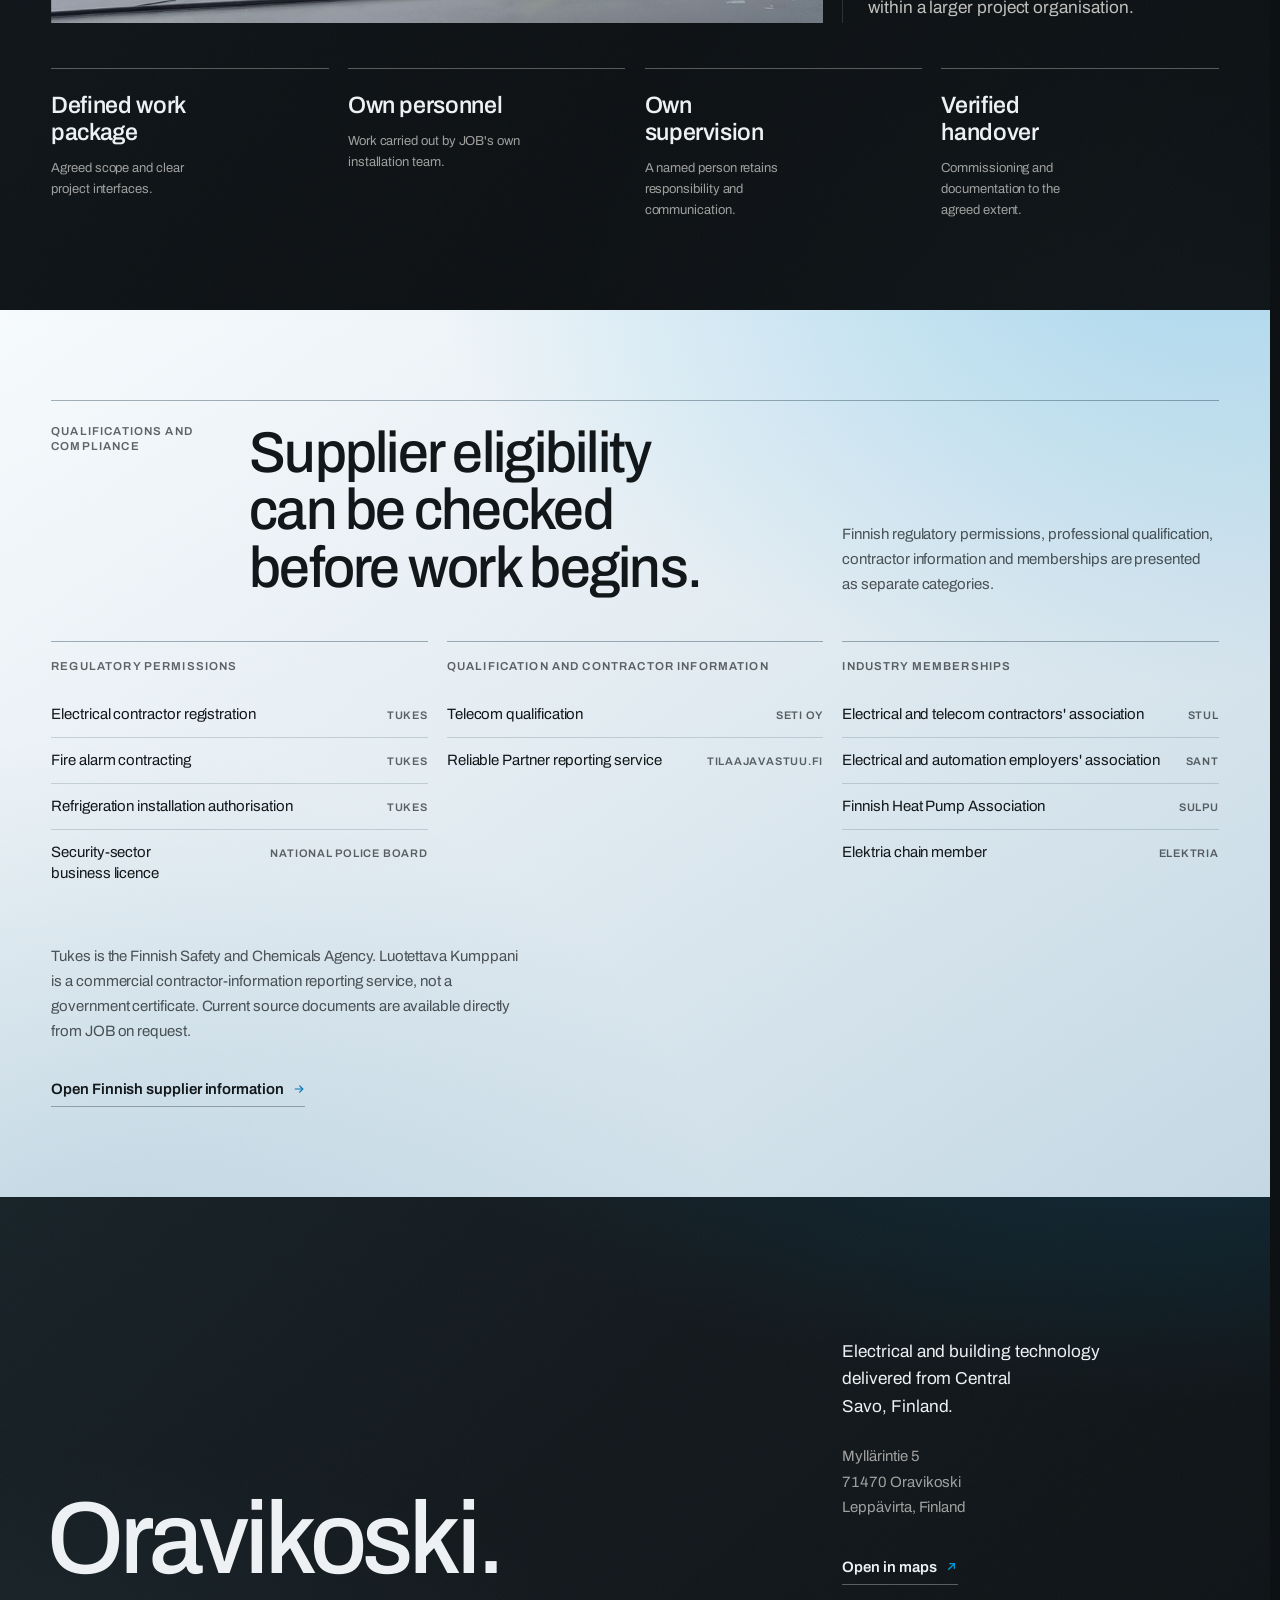
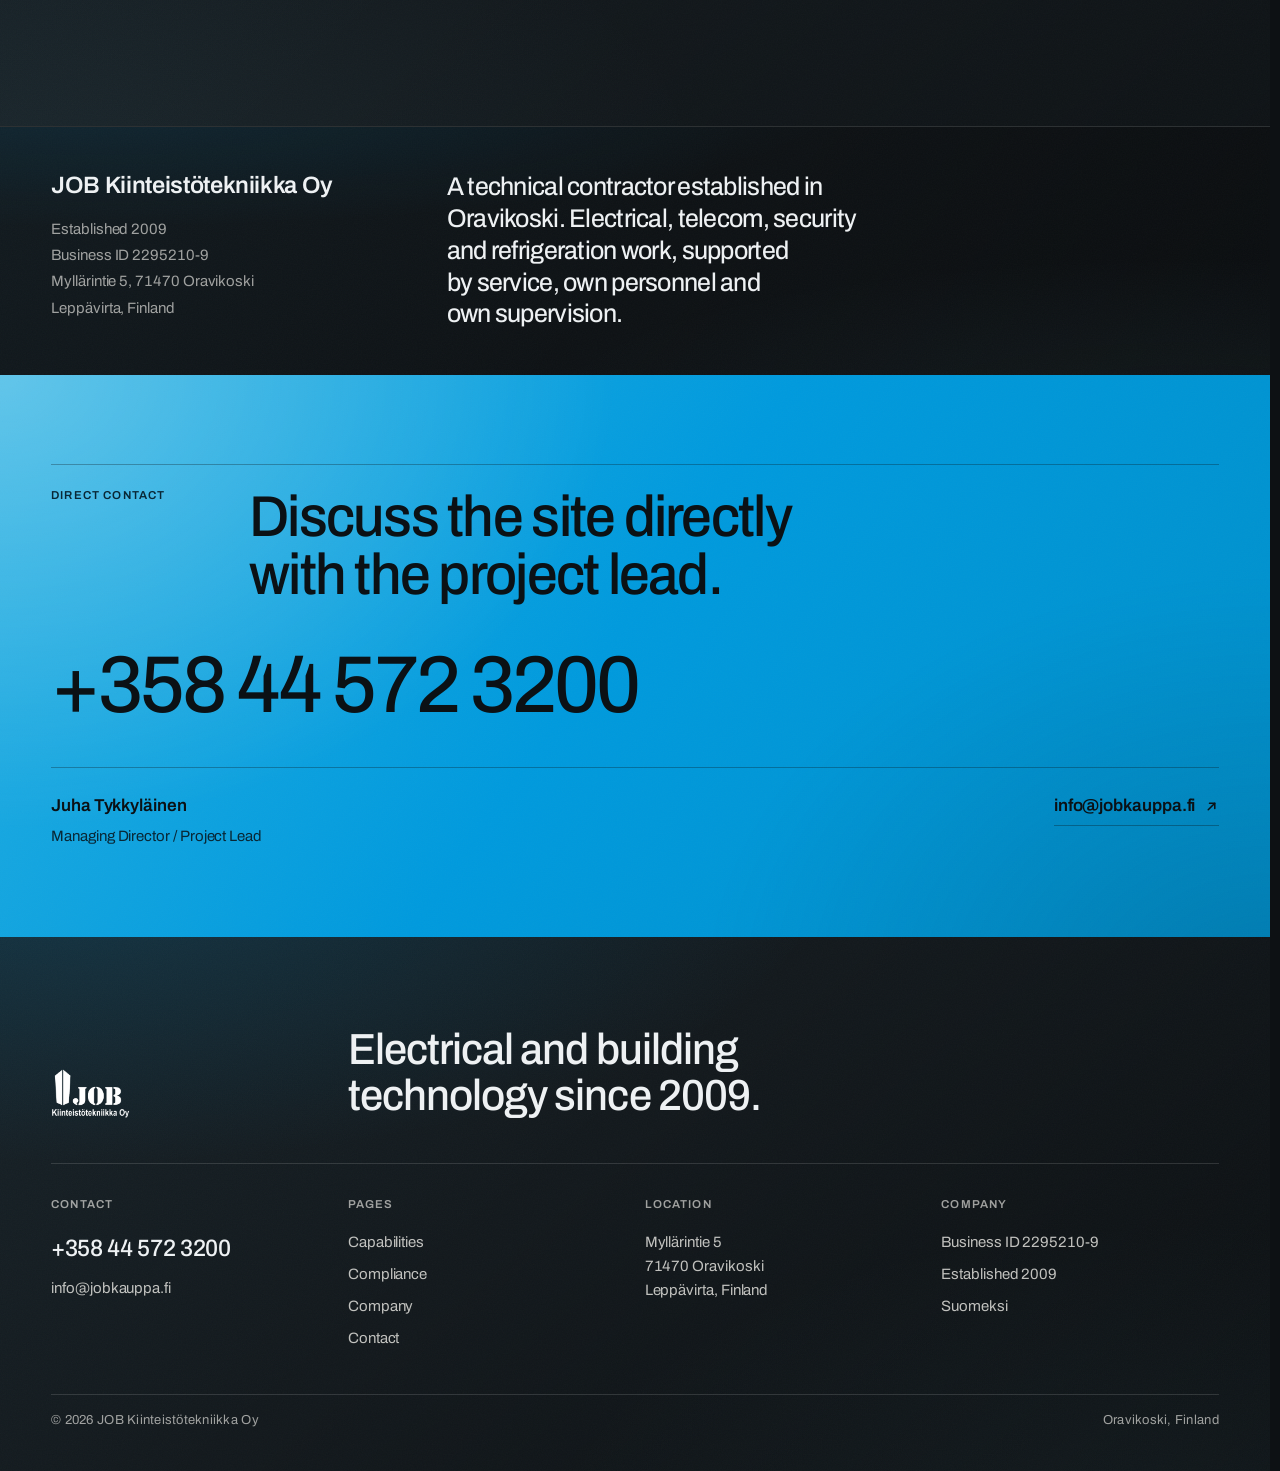
==== commit e6c1a68a: "Update site content and styling" ====
--- a/en.dc.html
+++ b/en.dc.html
@@ -42,6 +42,7 @@
 
   <main id="content">
     <section class="hero" aria-labelledby="home-title">
+      <canvas class="hero__bokeh" aria-hidden="true"></canvas>
       <div class="hero__inner shell">
         <p class="hero__masthead">
           <span>JOB Kiinteistötekniikka Oy</span>
--- a/styles.css
+++ b/styles.css
@@ -56,10 +56,13 @@
   --sp-11: 6rem;
   --sp-12: 8rem;
 
-  /* --- Section rhythm — three deliberate tiers, not one ------ */
-  --section-xl: clamp(6rem, 9.5vw, 9.5rem);
-  --section-lg: clamp(4.75rem, 7.25vw, 7.25rem);
-  --section-md: clamp(3.75rem, 5.25vw, 5.25rem);
+  /* --- Section rhythm — three deliberate tiers, not one ------
+     Spread far enough apart to be told apart at a glance: md binds
+     a head to its content and clusters sections inside a movement,
+     lg opens a chapter, xl is the grand pause before a moment. */
+  --section-xl: clamp(7rem, 11vw, 11rem);
+  --section-lg: clamp(4.5rem, 7vw, 7rem);
+  --section-md: clamp(2.5rem, 3.5vw, 3.5rem);
 
   /* --- Measure ---------------------------------------------- */
   --shell: 84rem;
@@ -194,8 +197,17 @@
 
 html {
   caret-color: var(--accent);
+  scroll-behavior: smooth;
   scrollbar-color: rgba(242, 241, 236, 0.24) transparent;
   scrollbar-width: thin;
+}
+
+/* An anchored section used to arrive underneath the sticky header,
+   so the reader landed on a heading they could not see. It now stops
+   with the header's own band of air above it. */
+main[id],
+section[id] {
+  scroll-margin-top: calc(var(--header-height) + var(--sp-5));
 }
 
 ::-webkit-scrollbar {
@@ -545,6 +557,7 @@
 /* --- Links --------------------------------------------------- */
 
 .text-link {
+  position: relative;
   display: inline-flex;
   align-items: center;
   gap: 0.55rem;
@@ -554,7 +567,23 @@
   font-weight: 600;
   letter-spacing: -0.005em;
   line-height: 1.2;
-  transition: border-color var(--dur) var(--ease-out), color var(--dur) var(--ease-out);
+  transition: border-color var(--dur) var(--ease-out), color var(--dur) var(--ease-out),
+    transform var(--dur-fast) var(--ease-out);
+}
+
+/* The underline used to change colour in place. It is the same line
+   at the same weight when it settles, but it now arrives — drawn
+   from the side the pointer came in on, over the rule already
+   there. */
+.text-link::before {
+  position: absolute;
+  inset: auto 0 -1px;
+  height: 1px;
+  background: currentColor;
+  content: "";
+  transform: scaleX(0);
+  transform-origin: var(--rule-origin-x, 0%) center;
+  transition: transform var(--dur) var(--ease-out);
 }
 
 .text-link::after {
@@ -572,15 +601,18 @@
   mask-image: var(--icon-arrow-e);
 }
 
-.text-link:hover {
-  border-bottom-color: currentColor;
-}
-
-.text-link:hover::after {
+.text-link:hover::before,
+.text-link:focus-visible::before {
+  transform: scaleX(1);
+}
+
+.text-link:hover::after,
+.text-link:focus-visible::after {
   transform: translate(0.2em, -0.2em);
 }
 
-.text-link--forward:hover::after {
+.text-link--forward:hover::after,
+.text-link--forward:focus-visible::after {
   transform: translateX(0.3em);
 }
 
@@ -693,7 +725,8 @@
 }
 
 .site-header[data-tone="inverse"] .primary-nav a:hover,
-.site-header[data-tone="inverse"] .primary-nav a[aria-current="page"],
+.site-header[data-tone="inverse"] .primary-nav a:focus-visible,
+.site-header[data-tone="inverse"] .primary-nav a[aria-current],
 .site-header[data-tone="inverse"] .nav-toggle {
   color: #12171a;
 }
@@ -703,7 +736,8 @@
   color: rgba(18, 23, 26, 0.72);
 }
 
-.site-header[data-tone="inverse"] .language-link:hover {
+.site-header[data-tone="inverse"] .language-link:hover,
+.site-header[data-tone="inverse"] .language-link:focus-visible {
   border-color: #12171a;
   color: #12171a;
 }
@@ -784,10 +818,15 @@
 }
 
 .primary-nav a:hover,
-.primary-nav a[aria-current="page"] {
+.primary-nav a:focus-visible,
+.primary-nav a[aria-current] {
   color: var(--inverse);
 }
 
+/* The rule opens under the cursor and closes toward wherever the
+   cursor left; --rule-origin-x is written by site.js on both
+   crossings. Without it the mark still resolves against the right
+   edge it always used. */
 .primary-nav a::after {
   position: absolute;
   right: 0;
@@ -797,13 +836,20 @@
   background: currentColor;
   content: "";
   transform: scaleX(0);
-  transform-origin: right;
+  transform-origin: var(--rule-origin-x, 100%) center;
   transition: transform var(--dur) var(--ease-out);
 }
 
 .primary-nav a:hover::after,
-.primary-nav a[aria-current="page"]::after {
+.primary-nav a:focus-visible::after,
+.primary-nav a[aria-current]::after {
   transform: scaleX(1);
+}
+
+/* Read position, not hover: the mark on the section being read is
+   drawn from the start of the label, so a pointer passing over a
+   neighbour cannot be mistaken for it. */
+.primary-nav a[aria-current]::after {
   transform-origin: left;
 }
 
@@ -825,10 +871,12 @@
   font-size: 0.6875rem;
   font-weight: 600;
   letter-spacing: 0.08em;
-  transition: border-color var(--dur) var(--ease-out), color var(--dur) var(--ease-out);
-}
-
-.language-link:hover {
+  transition: border-color var(--dur) var(--ease-out), color var(--dur) var(--ease-out),
+    transform var(--dur-fast) var(--ease-out);
+}
+
+.language-link:hover,
+.language-link:focus-visible {
   border-color: var(--rule-strong);
   color: var(--inverse);
 }
@@ -910,6 +958,20 @@
   background: var(--canvas);
 }
 
+/* Out-of-focus lights behind the opening. The canvas only ever adds
+   light in the surface's own cyan range, and screen blending can
+   never darken, so the hero keeps its colour; the grain layer above
+   it keeps the lights sitting in the surface instead of on it. */
+.hero__bokeh {
+  position: absolute;
+  inset: 0;
+  z-index: 0;
+  width: 100%;
+  height: 100%;
+  pointer-events: none;
+  mix-blend-mode: screen;
+}
+
 .hero__inner {
   display: flex;
   flex-direction: column;
@@ -1068,16 +1130,12 @@
   color: var(--on-inverse);
 }
 
-.services__intro {
-  align-items: end;
-}
-
 .services__intro .section-label {
   grid-column: 1 / 3;
 }
 
 .services__intro .lede {
-  grid-column: 3 / 10;
+  grid-column: 3 / 9;
   color: var(--on-inverse);
 }
 
@@ -1089,10 +1147,14 @@
   border-bottom: 1px solid var(--rule-inverse);
 }
 
+/* The same pinned-void figure the audiences primary uses: display
+   word at the top, supporting copy pinned to the bottom rule the
+   stack also ends on. The void between them is framed on all four
+   sides, so it reads as the pause it is. */
 .service-primary {
   display: flex;
   flex-direction: column;
-  padding: var(--sp-9) clamp(2rem, 4vw, 4rem) var(--sp-9) 0;
+  padding: var(--sp-9) clamp(2rem, 4vw, 4rem) var(--sp-7) 0;
 }
 
 .service-primary h2 {
@@ -1114,8 +1176,14 @@
   line-height: 1.65;
 }
 
+/* Primary copy outranks secondary copy: one size up, a wider
+   measure, and the bottom pin instead of the secondary's tuck. */
 .service-primary p {
-  padding-top: var(--sp-8);
+  margin-top: auto;
+  padding-top: var(--sp-9);
+  max-width: 46ch;
+  font-size: clamp(1.05rem, 1.25vw, 1.2rem);
+  line-height: 1.62;
 }
 
 .service-stack {
@@ -1139,12 +1207,14 @@
   background: var(--accent-line-y);
   content: "";
   transform: scaleY(0);
-  transform-origin: top;
+  transform-origin: center var(--rule-origin-y, 0%);
   transition: transform var(--dur-slow) var(--ease-out);
 }
 
+/* The tint was mixed for a light slab and is invisible on this one;
+   on canvas the lift has to come from the foreground side. */
 .service-secondary:hover {
-  background: rgba(18, 23, 26, 0.04);
+  background: rgba(242, 245, 246, 0.035);
 }
 
 .service-secondary:hover::before {
@@ -1180,8 +1250,11 @@
    Capabilities — a ruled register
    ============================================================= */
 
+/* Capabilities, audiences and demanding are one movement — what the
+   work is, who it serves, where it gets hard. Tight seams inside the
+   movement; the chapter pause returns when the slab flips. */
 .capabilities {
-  padding-block: var(--section-lg);
+  padding-block: var(--section-lg) var(--section-md);
   background: var(--canvas-raised);
 }
 
@@ -1230,6 +1303,7 @@
 .capability::after {
   background: var(--accent-line-x);
   transform: scaleX(0);
+  transform-origin: var(--rule-origin-x, 0%) center;
   transition: transform var(--dur-slow) var(--ease-out);
 }
 
@@ -1303,7 +1377,7 @@
    ============================================================= */
 
 .audiences {
-  padding-block: var(--section-lg);
+  padding-block: var(--section-md);
   background: var(--canvas-alt);
 }
 
@@ -1368,6 +1442,13 @@
   margin-top: var(--sp-2);
 }
 
+/* The primary paragraph is pinned to the container's bottom edge;
+   the stack has to end on that same edge or the pin reads as a
+   near-miss instead of a lock. */
+.audience-secondary:last-child {
+  padding-bottom: 0;
+}
+
 .audience-secondary h3 {
   margin: 0 0 var(--sp-4);
   font-size: var(--t-lg);
@@ -1390,7 +1471,7 @@
    ============================================================= */
 
 .demanding {
-  padding-block: var(--section-lg);
+  padding-block: var(--section-md) var(--section-lg);
   background: var(--canvas);
 }
 
@@ -1424,10 +1505,26 @@
   object-position: center 52%;
 }
 
+/* The copy hangs from the figure's bottom edge; the hairline runs
+   the figure's full height, so the air above the text is a framed
+   panel — the same divider language as the services stack — rather
+   than a hole beside the photograph. */
 .demanding__copy {
+  position: relative;
+  display: flex;
+  flex-direction: column;
   grid-column: 9 / 13;
-  align-self: end;
-  padding-left: clamp(0.5rem, 1.2vw, 1.25rem);
+  align-self: stretch;
+  justify-content: flex-end;
+  padding-left: clamp(1.25rem, 2vw, 2rem);
+}
+
+.demanding__copy::before {
+  position: absolute;
+  inset: 0 auto 0 0;
+  width: 1px;
+  background: var(--rule);
+  content: "";
 }
 
 .demanding__copy .body-copy {
@@ -1510,10 +1607,13 @@
   line-height: 1.65;
 }
 
+/* Same stations as the capability register: the page's two 3-col
+   registers sit on one grid, so the asymmetry elsewhere reads as a
+   choice against a held structure, not drift. */
 .proof-grid {
   display: grid;
-  grid-template-columns: 1fr 1.1fr 1.25fr;
-  gap: var(--sp-8) clamp(2rem, 3.5vw, 3.25rem);
+  grid-template-columns: repeat(3, minmax(0, 1fr));
+  gap: var(--sp-8) var(--grid-gap);
   margin-top: var(--section-md);
 }
 
@@ -1662,9 +1762,12 @@
   line-height: 1.75;
 }
 
+/* Picks up the register station the capability and proof columns
+   established, and runs to the shell edge like every other block. */
 .company-note__copy {
-  grid-column: 6 / 12;
+  grid-column: 5 / 13;
   margin: 0;
+  max-width: 30ch;
   font-size: clamp(1.25rem, 2vw, 2rem);
   font-weight: 450;
   font-variation-settings: var(--vf-display-soft);
@@ -1721,13 +1824,13 @@
   background: currentColor;
   content: "";
   transform: scaleX(0);
-  transform-origin: right;
+  transform-origin: var(--rule-origin-x, 100%) center;
   transition: transform var(--dur-slow) var(--ease-out);
 }
 
-.contact-band__phone:hover::after {
+.contact-band__phone:hover::after,
+.contact-band__phone:focus-visible::after {
   transform: scaleX(1);
-  transform-origin: left;
 }
 
 .contact-band__phone--international {
@@ -1804,8 +1907,10 @@
   filter: brightness(0) invert(1);
 }
 
+/* Starts on the footer index's second station, so the statement's
+   left edge is answered by the column of links beneath it. */
 .footer__statement {
-  grid-column: 5 / 13;
+  grid-column: 4 / 13;
   margin: 0;
   max-width: 22ch;
   font-size: clamp(1.75rem, 3.4vw, 3.15rem);
@@ -1865,10 +1970,12 @@
 }
 
 a.footer__line {
-  transition: color var(--dur) var(--ease-out);
-}
-
-a.footer__line:hover {
+  transform-origin: left center;
+  transition: color var(--dur) var(--ease-out), transform var(--dur-fast) var(--ease-out);
+}
+
+a.footer__line:hover,
+a.footer__line:focus-visible {
   color: var(--accent);
 }
 
@@ -1993,8 +2100,9 @@
   background: var(--canvas-raised);
 }
 
+/* A seam between groups outranks any interval inside one. */
 .credential-group + .credential-group {
-  margin-top: var(--section-md);
+  margin-top: var(--section-lg);
 }
 
 .credential-group__head {
@@ -2052,6 +2160,7 @@
 .credential-row::after {
   background: var(--accent-line-x);
   transform: scaleX(0);
+  transform-origin: var(--rule-origin-x, 0%) center;
   transition: transform var(--dur-slow) var(--ease-out);
 }
 
@@ -2182,7 +2291,8 @@
   transition: color var(--dur) var(--ease-out);
 }
 
-.document-note__contact a:hover {
+.document-note__contact a:hover,
+.document-note__contact a:focus-visible {
   color: var(--accent-deep);
 }
 
@@ -2448,6 +2558,197 @@
 }
 
 /* =============================================================
+   Interaction — the half the visitor authors
+
+   Everything above this line is rehearsed: entrances that play once,
+   on a clock nobody in the room controls. This section is the other
+   half. Rules open under the cursor and close toward wherever it
+   left. The plates carry a light that follows the pointer. Controls
+   answer a press inside a frame. The navigation reports the section
+   actually being read rather than the last one clicked.
+
+   Nothing here touches a rest state. Pointer away, keyboard idle,
+   script absent: the page is the page that shipped.
+   ============================================================= */
+
+/* --- Registers answer the pointer ----------------------------
+   The same accent rule the capabilities and credentials already
+   use, extended to the two registers that had no reply at all.
+   --rule-origin-x is written by site.js at both crossings. */
+
+.operating-model__item::after,
+.audience-secondary::after,
+.membership-list li::after {
+  position: absolute;
+  inset: 0 0 auto;
+  height: 1px;
+  background: var(--accent-line-x);
+  content: "";
+  transform: scaleX(0);
+  transform-origin: var(--rule-origin-x, 0%) center;
+  transition: transform var(--dur-slow) var(--ease-out);
+}
+
+.operating-model__item:hover::after,
+.audience-secondary:hover::after,
+.membership-list li:hover::after {
+  transform: scaleX(1);
+}
+
+/* A register row is scanned by pointing at it. The issuer column is
+   set faint so the name reads first; under the pointer that ranking
+   is no longer needed, so the row resolves to one weight. */
+.proof-list li small,
+.credential-row__issuer {
+  transition: color var(--dur) var(--ease-out);
+}
+
+.proof-list li:hover small {
+  color: var(--on-inverse);
+}
+
+.credential-row:hover .credential-row__issuer {
+  color: var(--fg-soft);
+}
+
+/* --- The plate answers on its credit -------------------------
+   A plate under the pointer already settles half a percent closer.
+   What it had no way to say was which plate. The credit rule takes
+   the accent the registers use, drawn from the side the pointer
+   came in on — the photograph itself is left exactly as graded,
+   which on daylight documentary work is the only honest option: any
+   light strong enough to read over a white wall in full sun reads as
+   a wash laid on top of it, not as light. */
+
+.project-figure__caption {
+  position: relative;
+}
+
+.project-figure__caption::before {
+  position: absolute;
+  inset: -1px 0 auto;
+  height: 1px;
+  background: var(--accent-line-x);
+  content: "";
+  transform: scaleX(0);
+  transform-origin: var(--rule-origin-x, 0%) center;
+  transition: transform var(--dur-slow) var(--ease-out);
+}
+
+.project-figure:hover .project-figure__caption::before {
+  transform: scaleX(1);
+}
+
+.project-figure__caption strong {
+  transition: color var(--dur) var(--ease-out);
+}
+
+/* --- Press ---------------------------------------------------
+   Contact, not travel. Nothing moves far enough to read as motion;
+   it reads as the control giving under the finger, and it is over
+   before the browser has finished deciding what the gesture was.
+   The platform's own tap flash is removed only because something
+   better replaces it. */
+
+.brand,
+.footer__logo,
+.nav-toggle,
+.language-link,
+.primary-nav a,
+.text-link,
+a.footer__line,
+.contact-band__phone,
+.skip-link {
+  -webkit-tap-highlight-color: transparent;
+}
+
+.brand,
+.footer__logo,
+.nav-toggle,
+.contact-band__phone {
+  transition: transform var(--dur-fast) var(--ease-out);
+}
+
+.brand:active,
+.footer__logo:active {
+  transform: scale(0.985);
+}
+
+.nav-toggle:active {
+  transform: scale(0.96);
+}
+
+.language-link:active {
+  transform: scale(0.955);
+}
+
+/* Left origin on both: these sit on a text baseline, and a centred
+   scale would pull the first character off the column edge. */
+.text-link {
+  transform-origin: left center;
+}
+
+.text-link:active,
+a.footer__line:active {
+  transform: scale(0.982);
+}
+
+/* Set at display size and left-aligned to the shell, so it has to
+   give from its left edge or the whole number drifts. */
+.contact-band__phone {
+  transform-origin: left center;
+}
+
+.contact-band__phone:active {
+  transform: scale(0.994);
+}
+
+/* These are inline on the bar, so a transform would not apply, and
+   an opacity transition would promote them to their own layer and
+   cost the label its subpixel antialiasing. The colour channel is
+   already transitioned here and gives the press for free. */
+.primary-nav a:active {
+  color: var(--fg-muted);
+}
+
+.site-header[data-tone="inverse"] .primary-nav a:active {
+  color: rgba(18, 23, 26, 0.5);
+}
+
+.site-header[data-nav-open="true"] .primary-nav a:active {
+  color: var(--fg-muted);
+}
+
+/* --- The hero recedes rather than scrolling away -------------
+   Driven by the scroll position itself, off the main thread, so the
+   composition settles back as the reader leaves it instead of
+   sliding out at full strength. Browsers without a scroll timeline
+   simply scroll. */
+
+@keyframes hero-settle {
+  to {
+    opacity: 0.42;
+    transform: translate3d(0, -3.5%, 0);
+  }
+}
+
+@supports (animation-timeline: view()) {
+  @media (prefers-reduced-motion: no-preference) {
+    /* Longhand deliberately: the `animation` shorthand resets both
+       timeline and range, and `duration: auto` is what hands the
+       whole range to the scroll position. */
+    .js .hero__inner {
+      animation-name: hero-settle;
+      animation-duration: auto;
+      animation-timing-function: linear;
+      animation-fill-mode: both;
+      animation-timeline: view();
+      animation-range: exit 0% exit 72%;
+    }
+  }
+}
+
+/* =============================================================
    Responsive
    ============================================================= */
 
@@ -2456,14 +2757,12 @@
     --shell: 64rem;
   }
 
-  .capability-list {
-    grid-template-columns: repeat(2, minmax(0, 1fr));
-    column-gap: clamp(2rem, 5vw, 4rem);
-  }
-
+  /* The two registers keep sharing stations when they drop to two
+     columns — one gap value, not two near-misses. */
+  .capability-list,
   .proof-grid {
     grid-template-columns: repeat(2, minmax(0, 1fr));
-    column-gap: clamp(2rem, 4vw, 3.5rem);
+    column-gap: clamp(2rem, 4.5vw, 3.75rem);
   }
 
   .editorial-head .section-heading,
@@ -2475,18 +2774,14 @@
   .compliance__intro {
     grid-column: 9 / 13;
   }
-
-  .footer__statement {
-    grid-column: 4 / 13;
-  }
 }
 
 @media (max-width: 900px) {
   :root {
     --header-height: 4.75rem;
-    --section-xl: clamp(5rem, 12vw, 7.5rem);
-    --section-lg: clamp(4rem, 10vw, 6rem);
-    --section-md: clamp(3rem, 7vw, 4.5rem);
+    --section-xl: clamp(5.5rem, 13vw, 8rem);
+    --section-lg: clamp(3.75rem, 9vw, 5.5rem);
+    --section-md: clamp(2.25rem, 5vw, 3rem);
   }
 
   .brand img {
@@ -2552,6 +2847,45 @@
     mask: var(--icon-arrow-e) center / contain no-repeat;
   }
 
+  /* The panel holds four destinations, so it should arrive as a list
+     and not as one flat rectangle: the panel carries the fade, each
+     line settles into it a frame or two behind the one above.
+     Leaving, they go together — the panel is dismissed, and a
+     staggered exit only delays the page the visitor asked for.
+
+     Staged on `translate`, not on `transform` or `opacity`. Those two
+     belong to the bar's own arrival animation, and an animation
+     outranks declared style: taking them back would mean cancelling
+     that animation at this breakpoint, which makes it restart — and
+     briefly blank the bar — every time a window is resized across
+     900px. `translate` composes with the animated transform instead
+     of competing with it. */
+  .js .primary-nav a {
+    translate: 0 0.7rem;
+    transition: translate var(--dur-slow) var(--ease-out),
+      color var(--dur-tone) linear;
+  }
+
+  .js .primary-nav[data-open="true"] a {
+    translate: none;
+  }
+
+  .js .primary-nav[data-open="true"] a:nth-child(1) {
+    transition-delay: 55ms;
+  }
+
+  .js .primary-nav[data-open="true"] a:nth-child(2) {
+    transition-delay: 105ms;
+  }
+
+  .js .primary-nav[data-open="true"] a:nth-child(3) {
+    transition-delay: 155ms;
+  }
+
+  .js .primary-nav[data-open="true"] a:nth-child(n + 4) {
+    transition-delay: 205ms;
+  }
+
   .language-link {
     min-height: 2.75rem;
     margin-left: auto;
@@ -2701,8 +3035,14 @@
     display: grid;
     grid-template-columns: repeat(2, minmax(0, 1fr));
     gap: var(--sp-6);
+    justify-content: start;
     margin-top: var(--sp-7);
     padding-left: 0;
+  }
+
+  /* Stacked under the figure, the copy no longer needs the frame. */
+  .demanding__copy::before {
+    content: none;
   }
 
   .demanding__copy p + p {
@@ -2822,9 +3162,9 @@
   :root {
     --gutter: 1.375rem;
     --grid-gap: 1rem;
-    --section-xl: 5.5rem;
-    --section-lg: 4.25rem;
-    --section-md: 3rem;
+    --section-xl: 6rem;
+    --section-lg: 4rem;
+    --section-md: 2.25rem;
   }
 
   /* The logo already carries the company name at this width. */
@@ -3133,7 +3473,12 @@
   .js [data-reveal] .capability::after,
   .js [data-reveal] .credential-row::after,
   .js [data-reveal] .service-secondary::before,
-  .js [data-reveal] .contact-band__phone::after {
+  .js [data-reveal] .contact-band__phone::after,
+  .js [data-reveal] .operating-model__item::after,
+  .js [data-reveal] .audience-secondary::after,
+  .js [data-reveal] .membership-list li::after,
+  .js [data-reveal] .project-figure__caption::before,
+  .js [data-reveal] .text-link::before {
     opacity: 0;
   }
 
@@ -3141,12 +3486,38 @@
   .js [data-reveal] .credential-row:hover::after,
   .js [data-reveal] .service-secondary:hover::before,
   .js [data-reveal] .contact-band__phone:hover::after,
-  .js [data-reveal] .contact-band__phone:focus-visible::after {
+  .js [data-reveal] .contact-band__phone:focus-visible::after,
+  .js [data-reveal] .operating-model__item:hover::after,
+  .js [data-reveal] .audience-secondary:hover::after,
+  .js [data-reveal] .membership-list li:hover::after,
+  .js [data-reveal] .project-figure:hover .project-figure__caption::before,
+  .js [data-reveal] .text-link:hover::before,
+  .js [data-reveal] .text-link:focus-visible::before {
     opacity: 1;
   }
 
   .capability:hover,
   .credential-row:hover {
+    transform: none;
+  }
+
+  /* The menu panel still arrives; its lines no longer settle into it. */
+  .js .primary-nav a {
+    translate: none;
+  }
+
+  /* Press must survive — it is the only confirmation a control gives
+     that it registered the gesture. It changes weight instead of
+     size. Declared last so the flattening rules above cannot take
+     the feedback with the travel. */
+  .brand:active,
+  .footer__logo:active,
+  .nav-toggle:active,
+  .language-link:active,
+  .text-link:active,
+  a.footer__line:active,
+  .contact-band__phone:active {
+    opacity: 0.6;
     transform: none;
   }
 
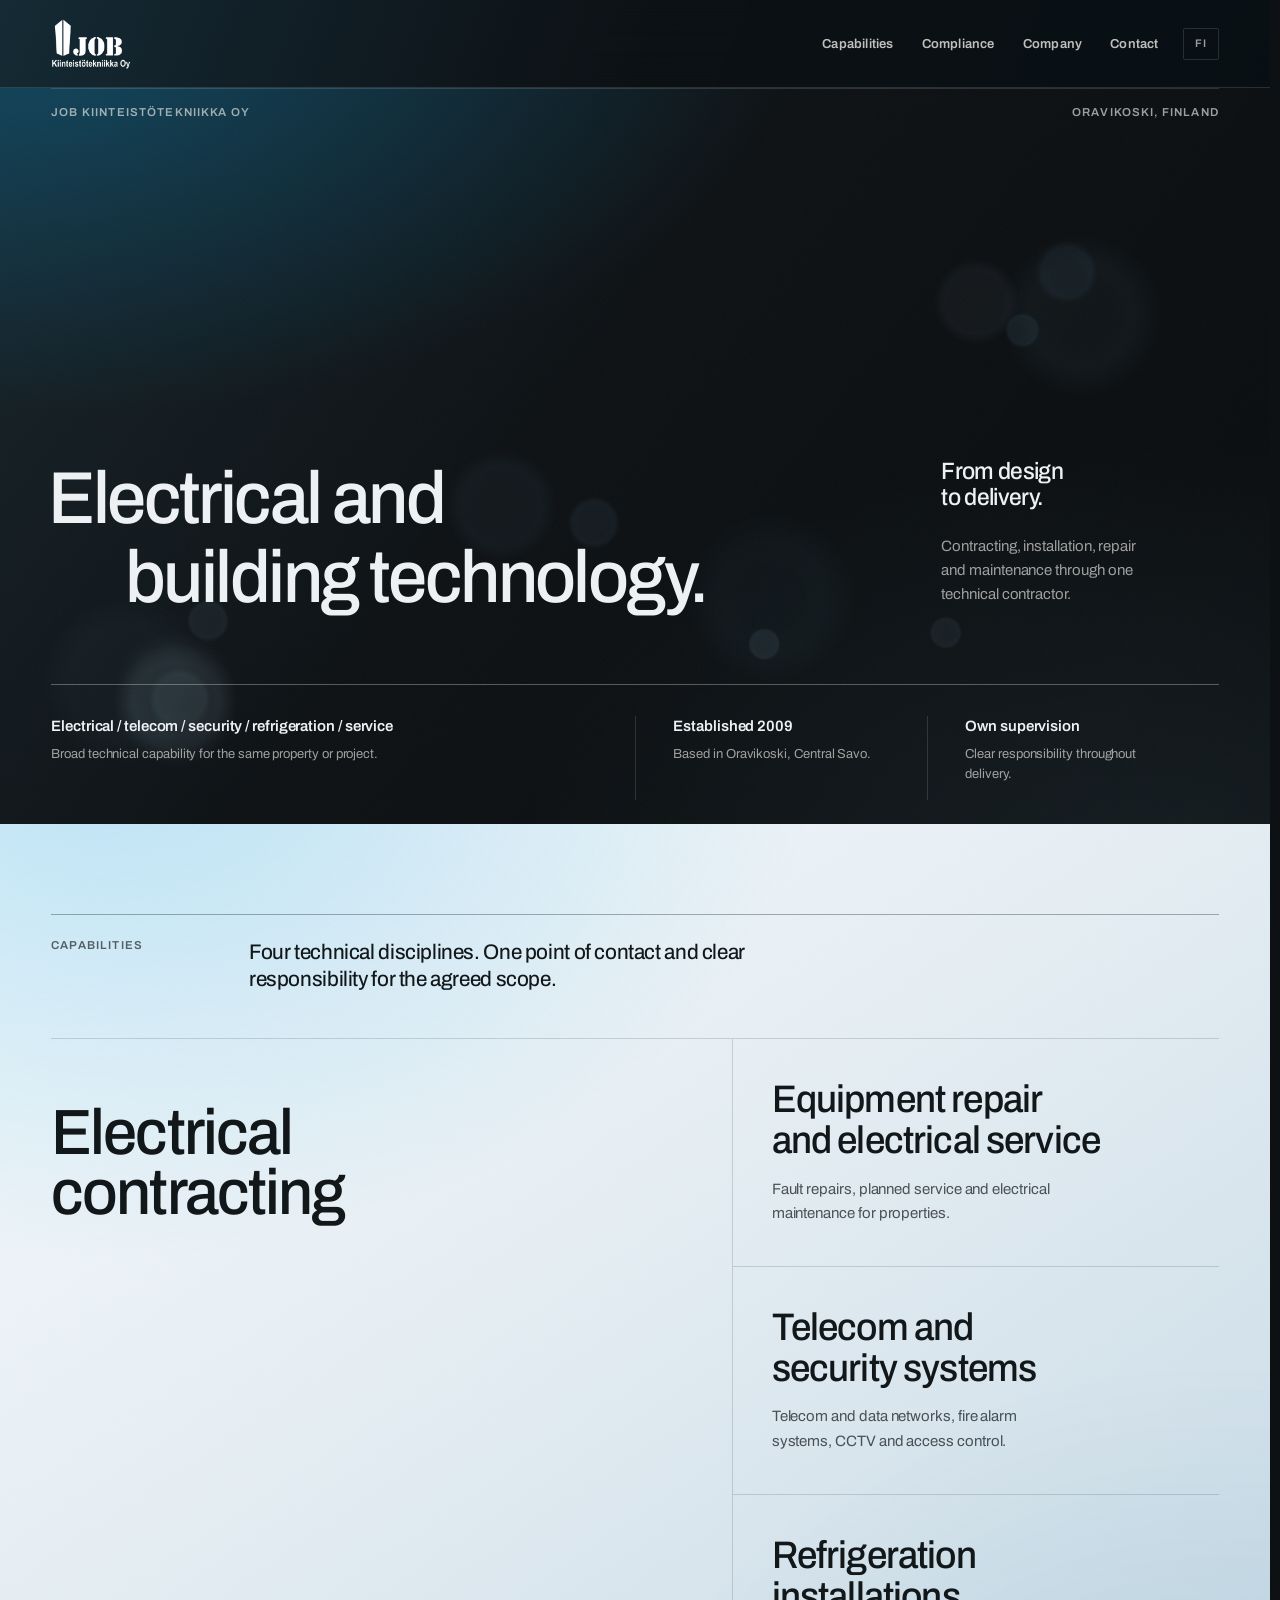
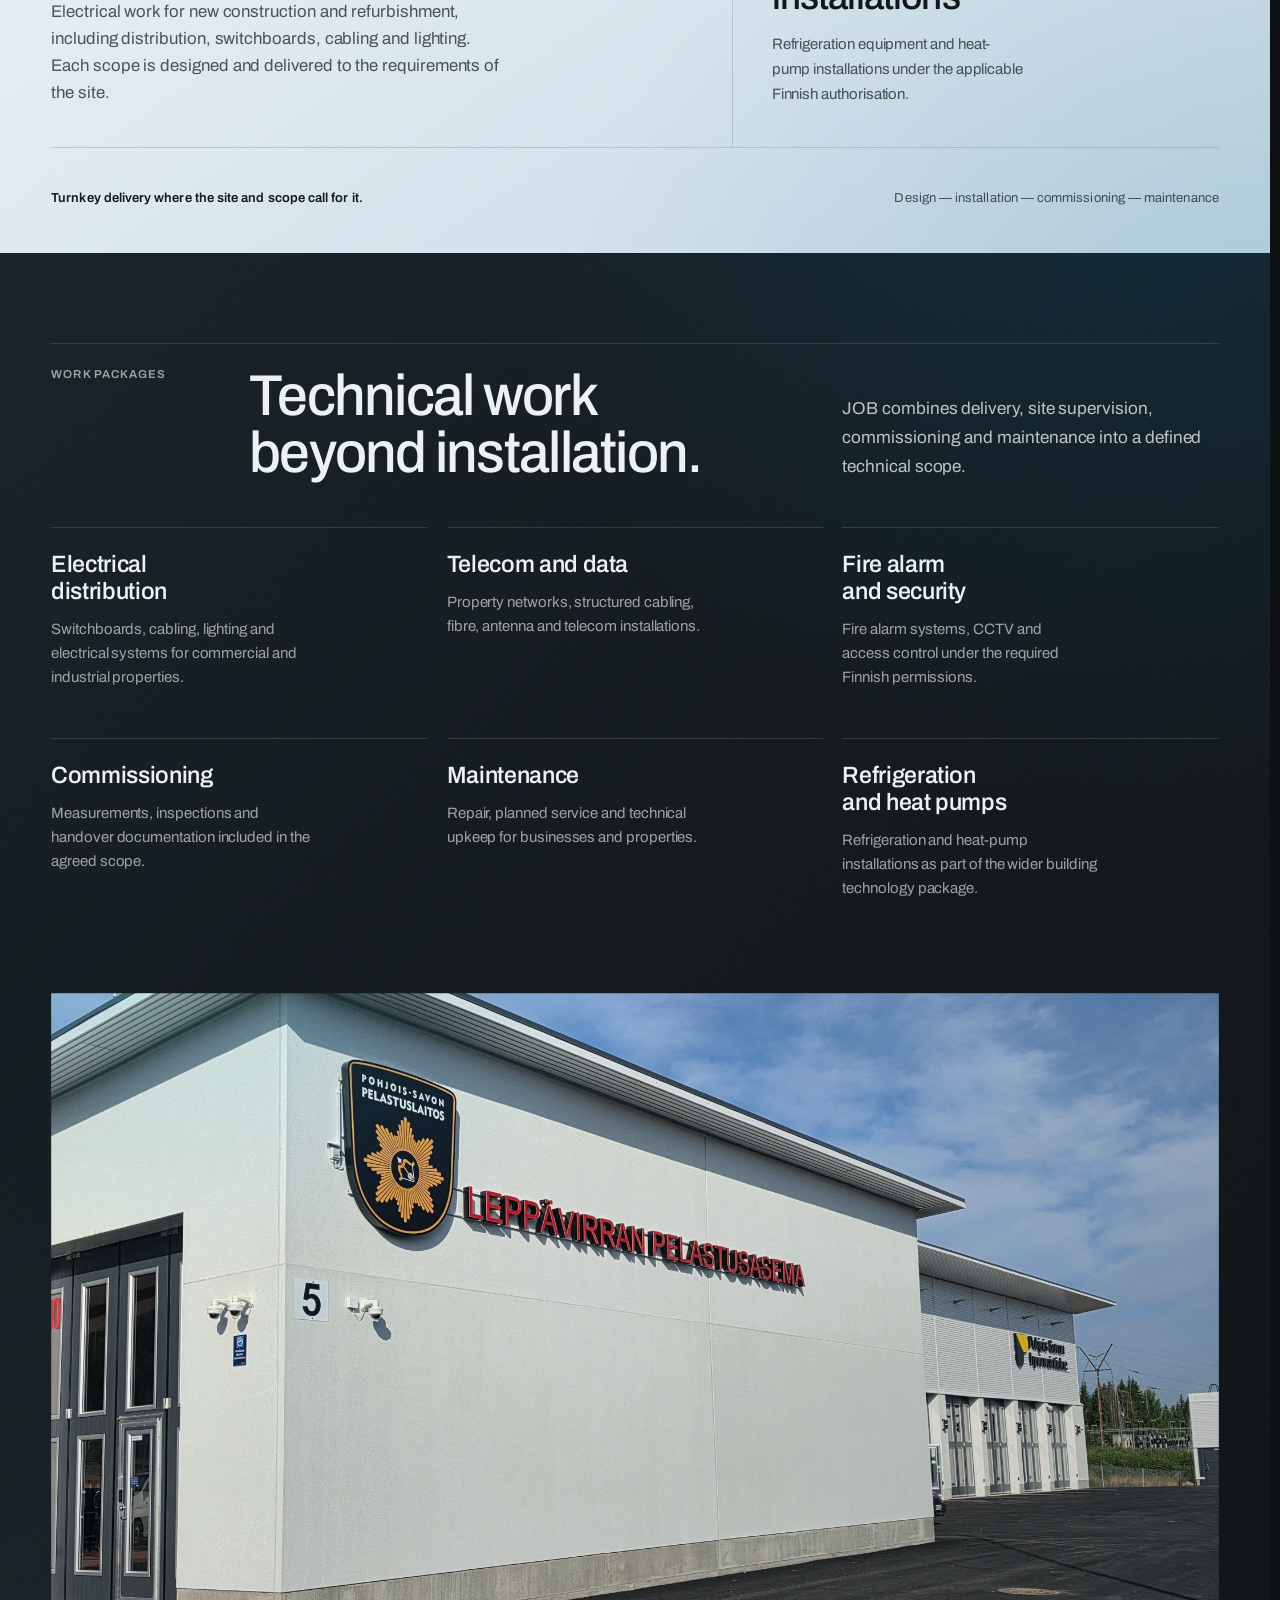
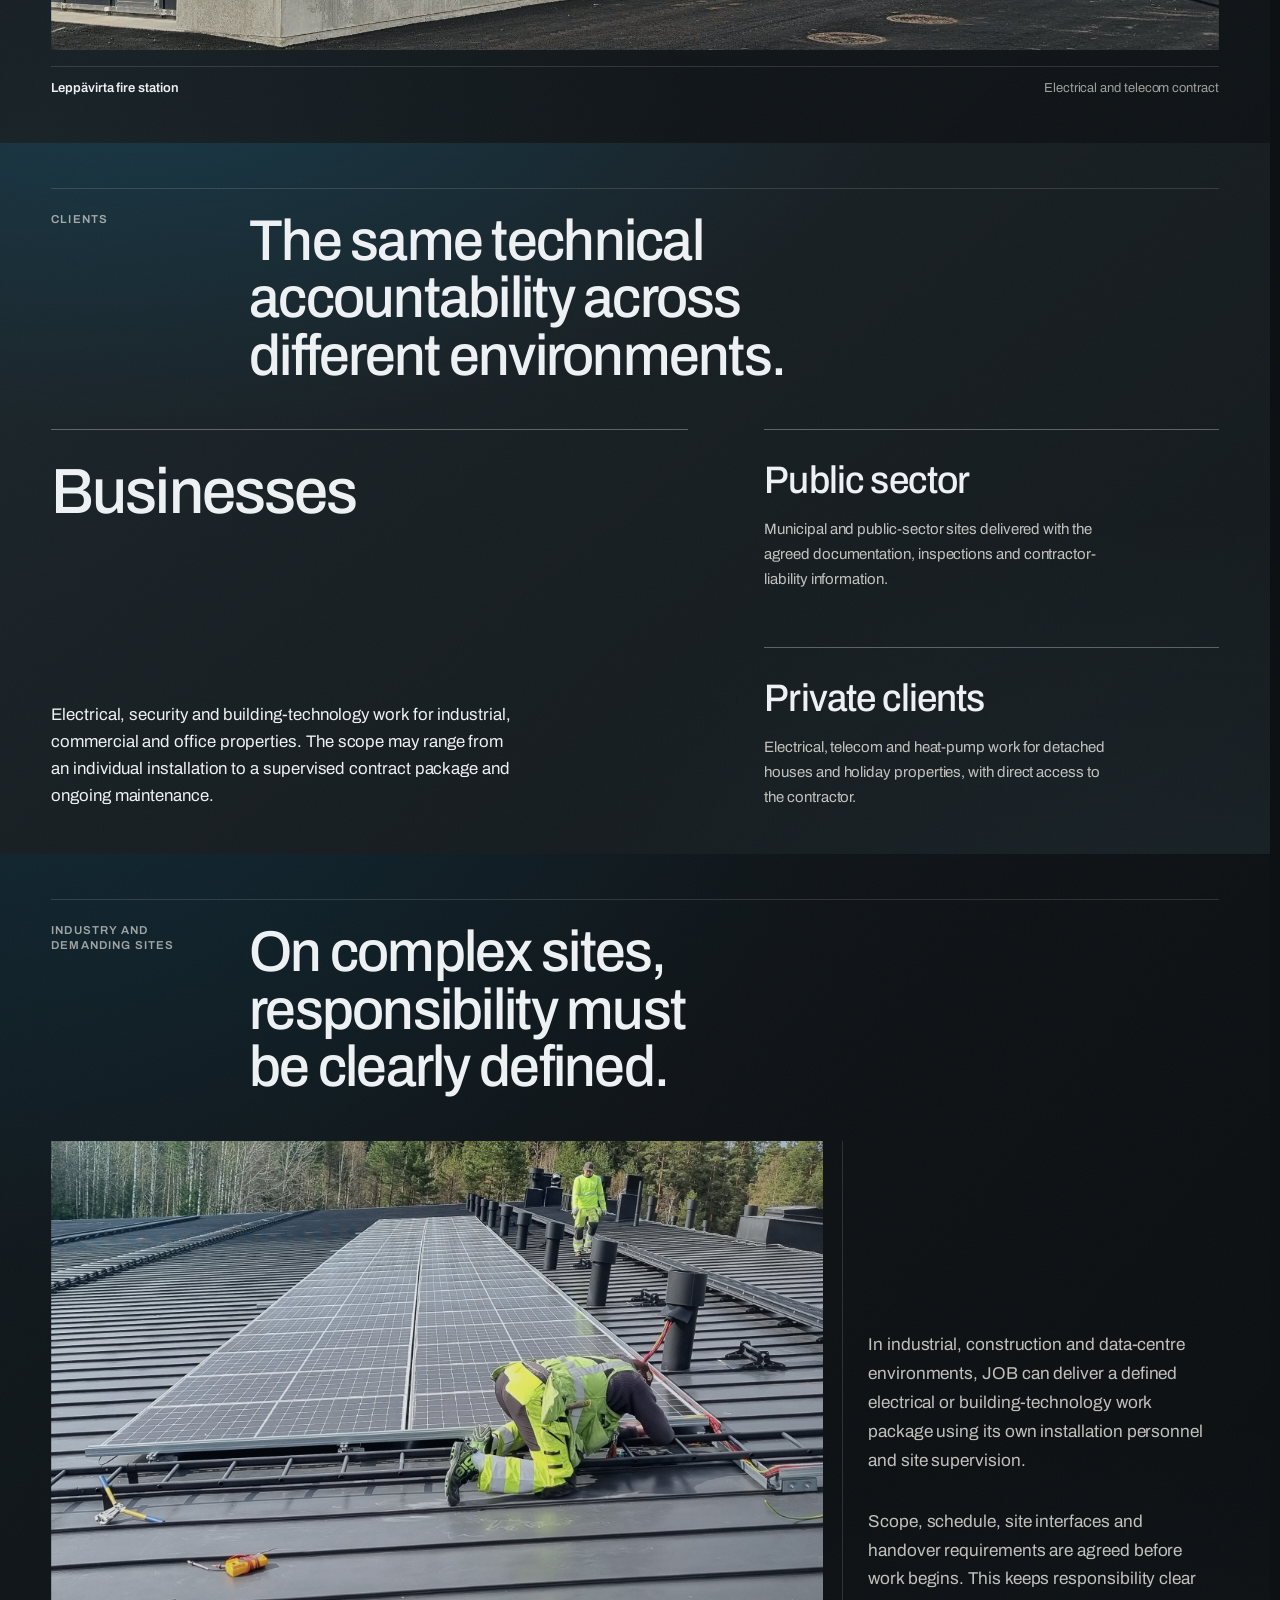
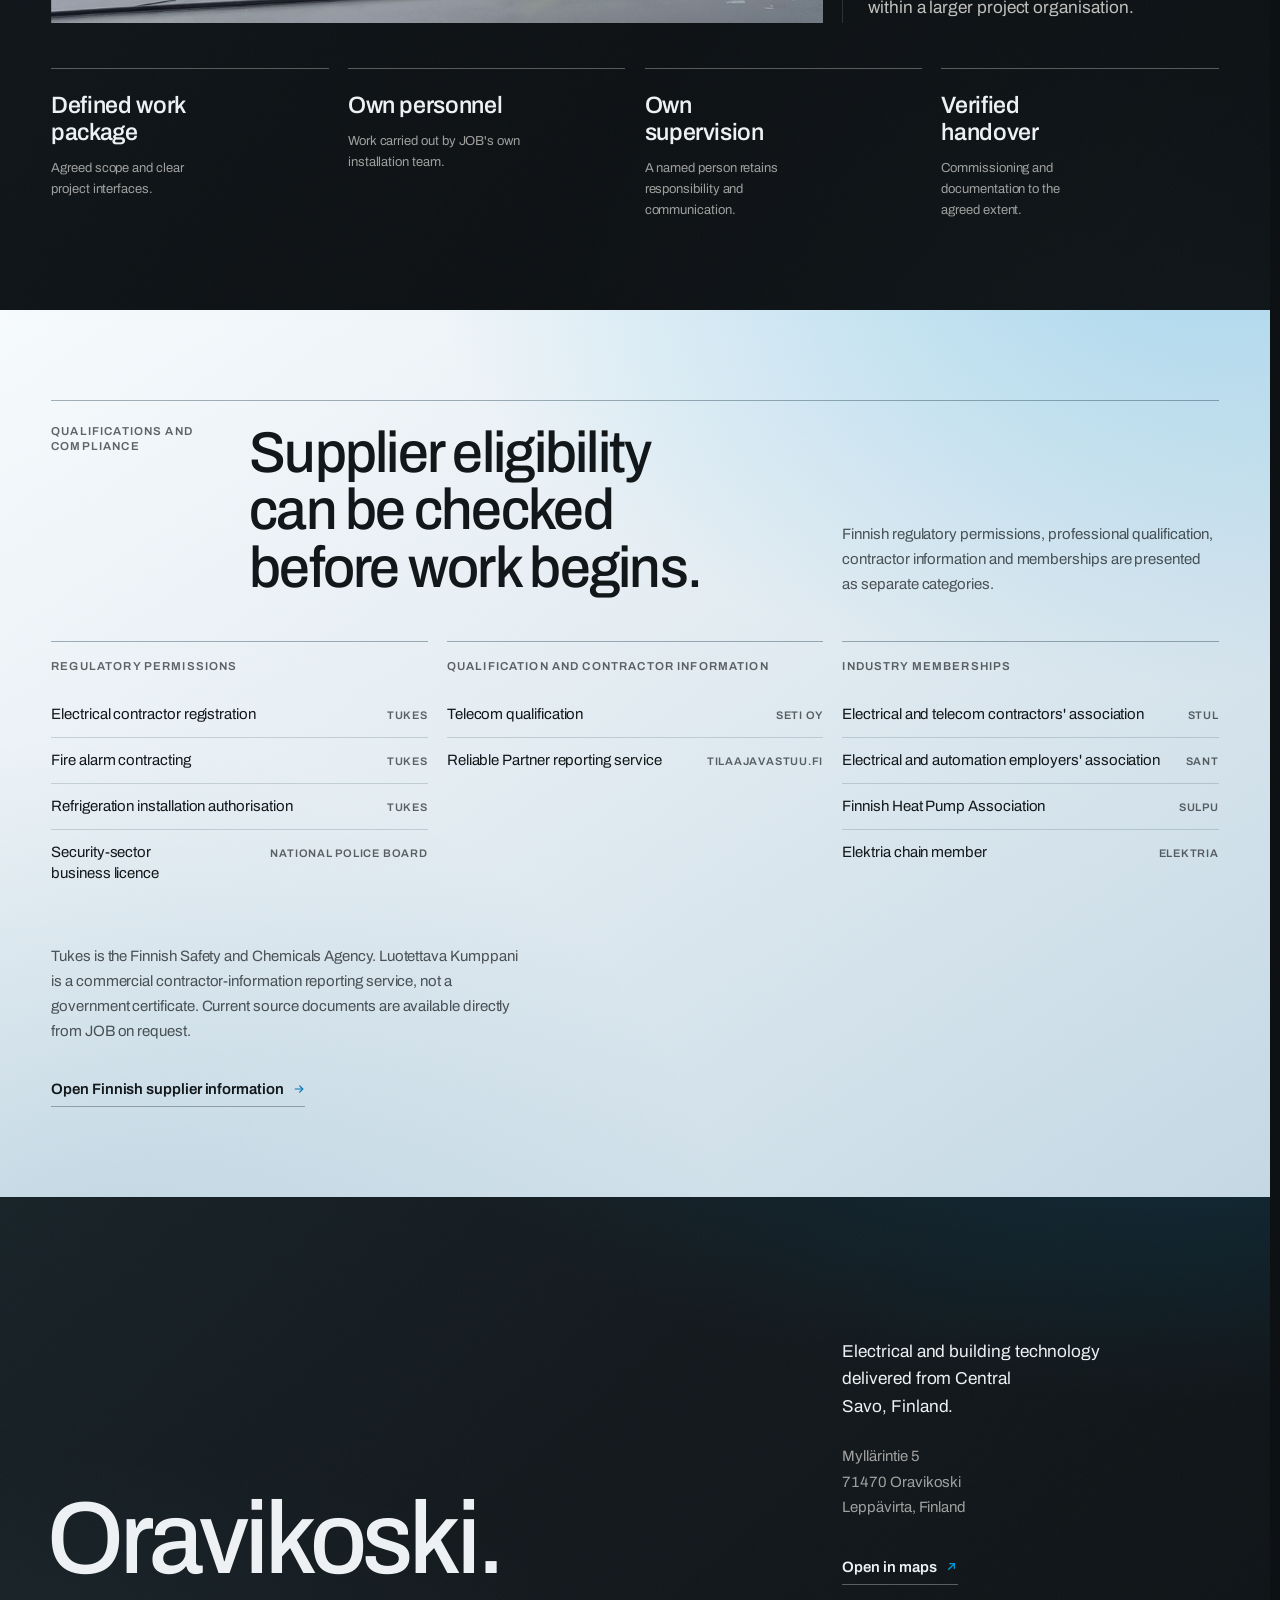
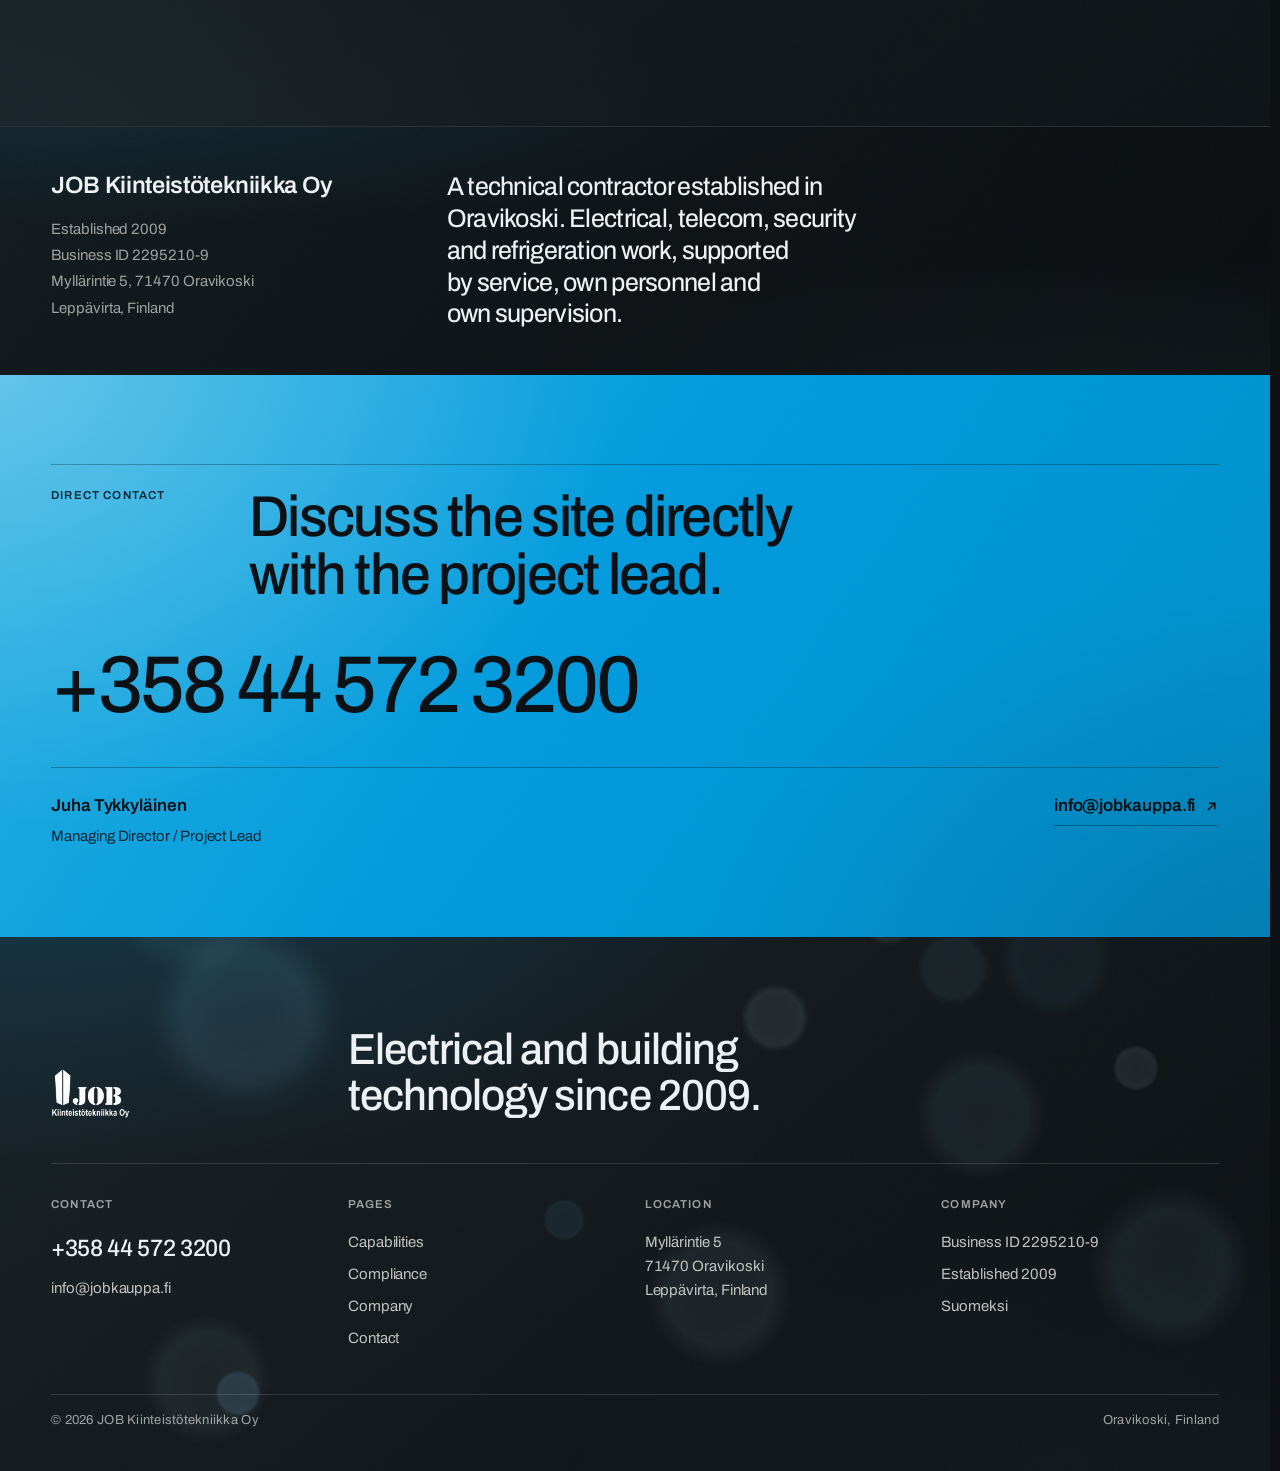
==== commit ec45f051: "Update site pages, interactions, and styles" ====
--- a/en.dc.html
+++ b/en.dc.html
@@ -42,7 +42,7 @@
 
   <main id="content">
     <section class="hero" aria-labelledby="home-title">
-      <canvas class="hero__bokeh" aria-hidden="true"></canvas>
+      <canvas class="bokeh-field" aria-hidden="true"></canvas>
       <div class="hero__inner shell">
         <p class="hero__masthead">
           <span>JOB Kiinteistötekniikka Oy</span>
@@ -312,6 +312,7 @@
   </main>
 
   <footer class="site-footer" data-reveal>
+    <canvas class="bokeh-field" data-strength="1.45" aria-hidden="true"></canvas>
     <div class="shell">
       <div class="footer__lead">
         <a class="footer__logo" href="en.dc.html" aria-label="JOB Kiinteistötekniikka Oy, home">
--- a/styles.css
+++ b/styles.css
@@ -958,11 +958,12 @@
   background: var(--canvas);
 }
 
-/* Out-of-focus lights behind the opening. The canvas only ever adds
-   light in the surface's own cyan range, and screen blending can
-   never darken, so the hero keeps its colour; the grain layer above
-   it keeps the lights sitting in the surface instead of on it. */
-.hero__bokeh {
+/* Out-of-focus lights behind a dark surface — the hero and the
+   footer each carry one. The canvas only ever adds light in the
+   surface's own cyan range, and screen blending can never darken,
+   so the surface keeps its colour; the grain layer above it keeps
+   the lights sitting in the surface instead of on it. */
+.bokeh-field {
   position: absolute;
   inset: 0;
   z-index: 0;
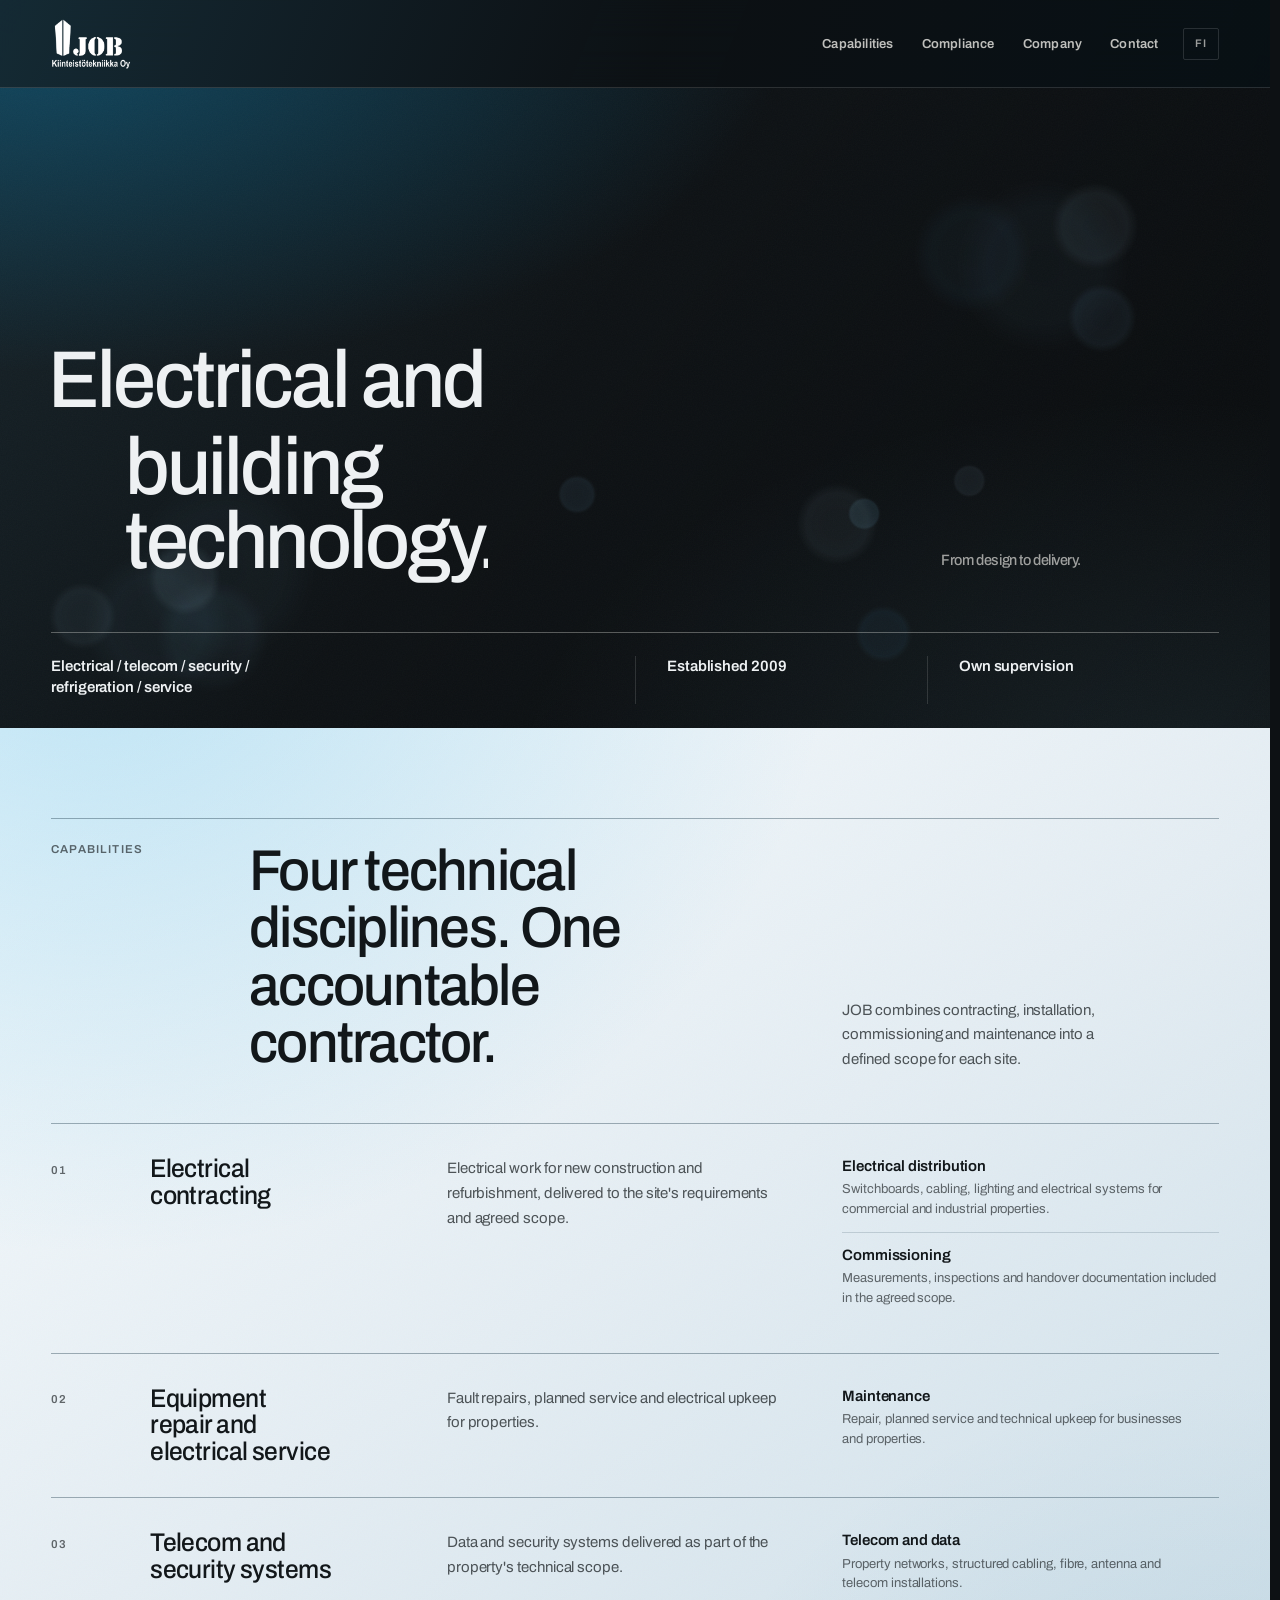
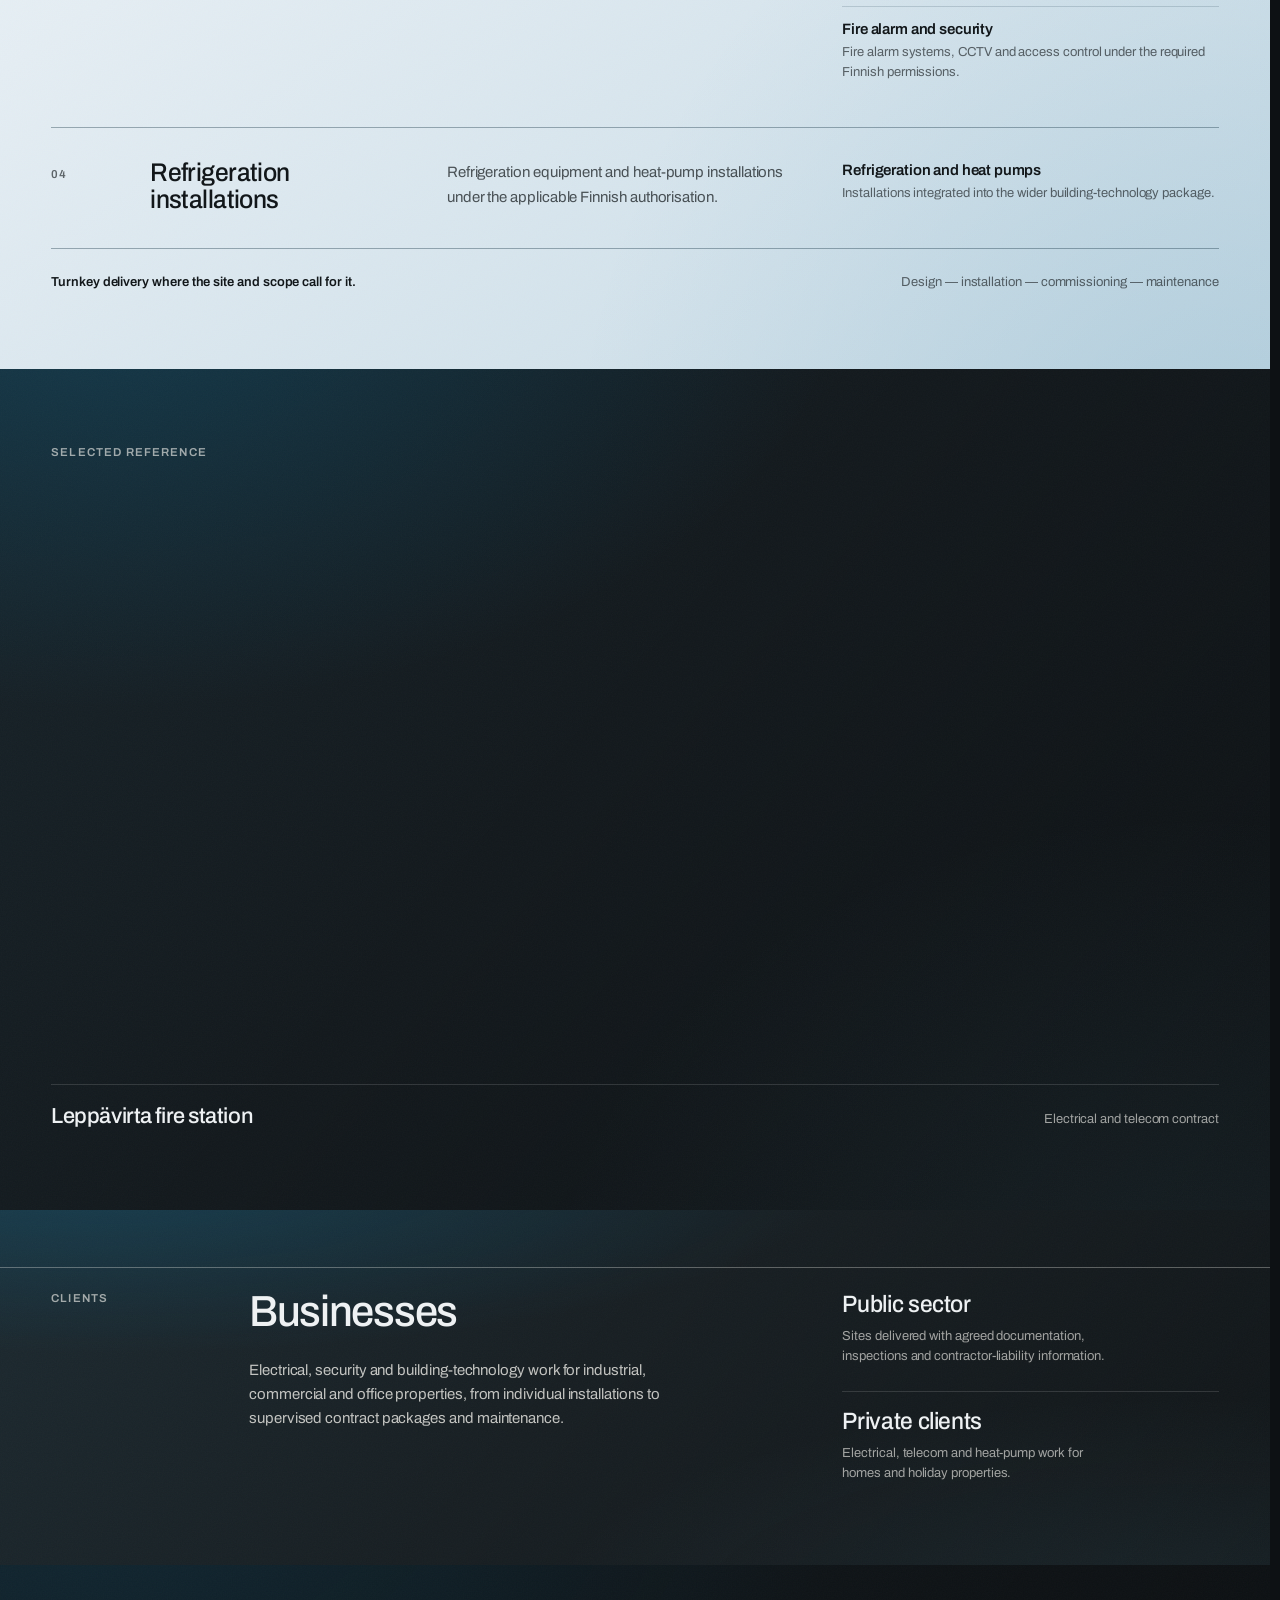
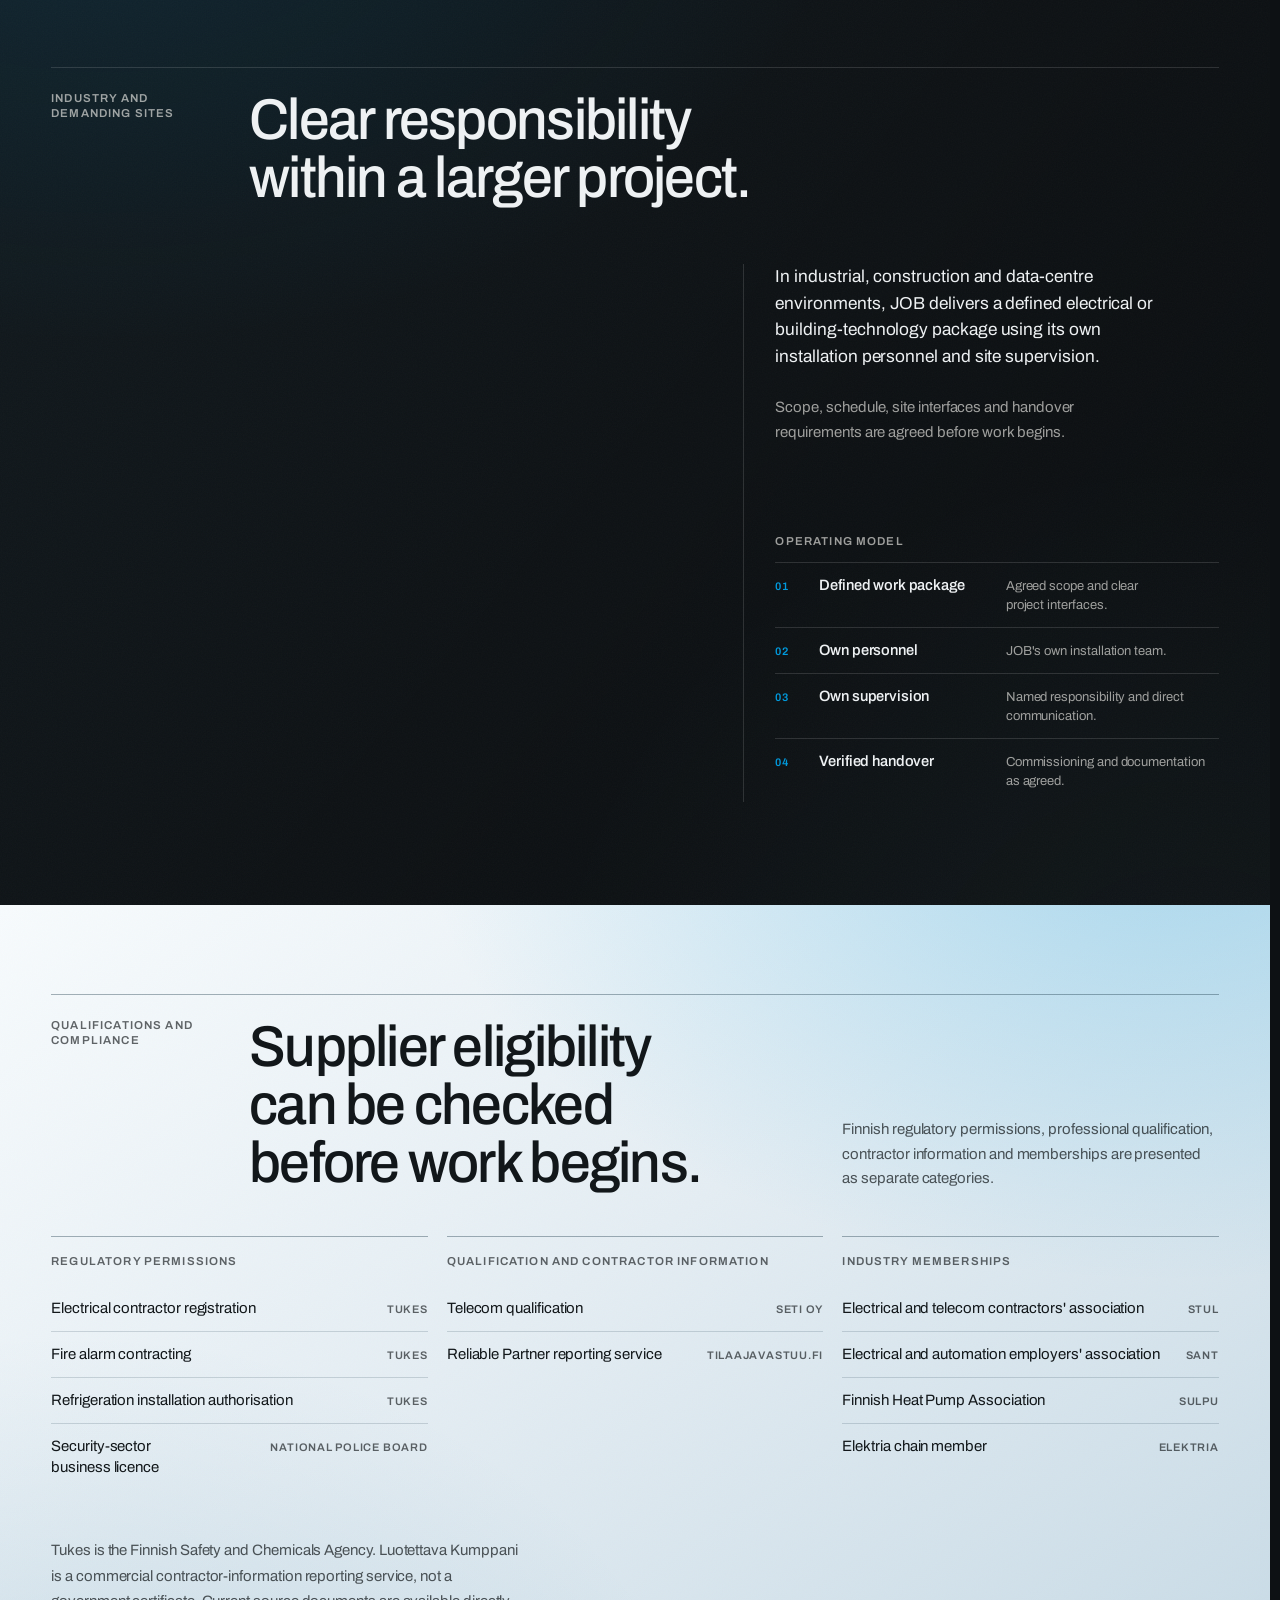
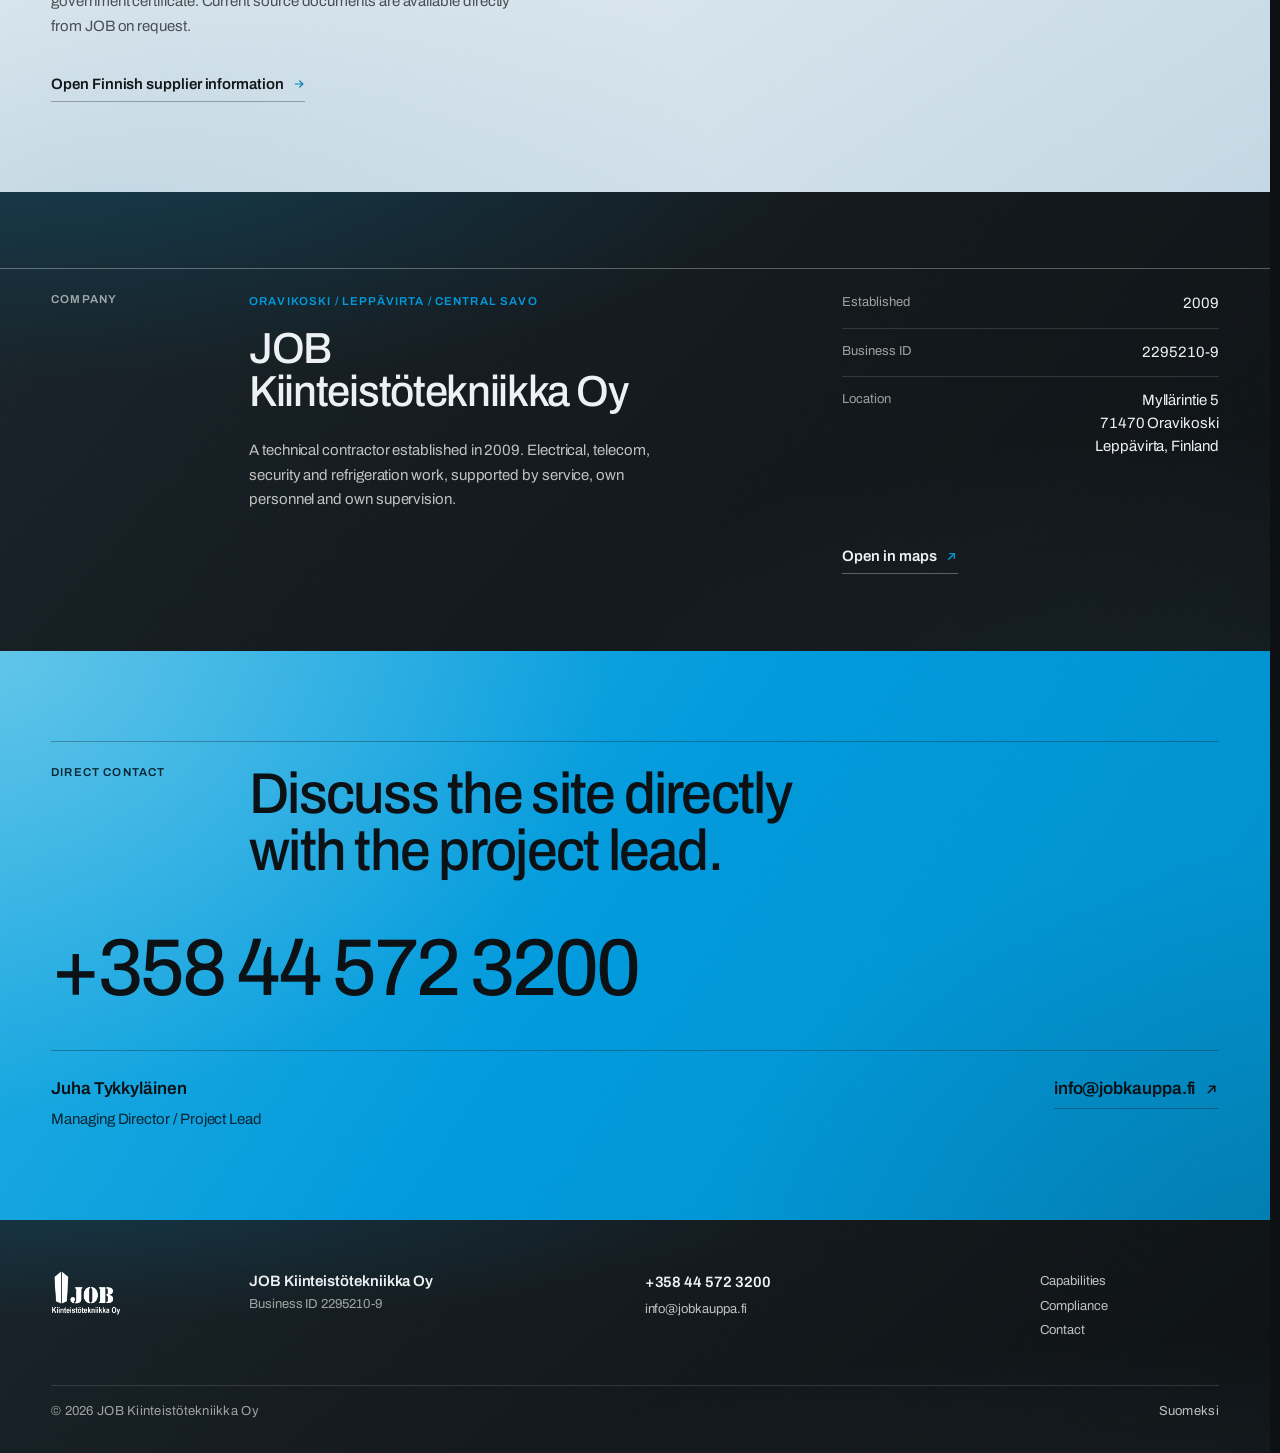
==== commit a19f8f10: "Refine homepage structure and art direction" ====
--- a/en.dc.html
+++ b/en.dc.html
@@ -15,7 +15,7 @@
   <script>document.documentElement.classList.add("js");</script>
   <script src="site.js" defer></script>
 </head>
-<body>
+<body class="home-page">
   <a class="skip-link" href="#content">Skip to content</a>
 
   <header class="site-header" data-compact="false">
@@ -44,11 +44,6 @@
     <section class="hero" aria-labelledby="home-title">
       <canvas class="bokeh-field" aria-hidden="true"></canvas>
       <div class="hero__inner shell">
-        <p class="hero__masthead">
-          <span>JOB Kiinteistötekniikka Oy</span>
-          <span>Oravikoski, Finland</span>
-        </p>
-
         <div class="hero__body">
           <div class="hero__content">
             <h1 class="hero__headline hero__headline--en" id="home-title">
@@ -58,180 +53,141 @@
           </div>
           <div class="hero__aside">
             <p class="hero__statement">From design to delivery.</p>
-            <p>Contracting, installation, repair and maintenance through one technical contractor.</p>
           </div>
         </div>
 
         <div class="hero__facts" role="group" aria-label="JOB at a glance">
-          <div class="hero__fact">
-            <strong>Electrical / telecom / security / refrigeration / service</strong>
-            <span>Broad technical capability for the same property or project.</span>
-          </div>
-          <div class="hero__fact">
-            <strong>Established 2009</strong>
-            <span>Based in Oravikoski, Central Savo.</span>
-          </div>
-          <div class="hero__fact">
-            <strong>Own supervision</strong>
-            <span>Clear responsibility throughout delivery.</span>
-          </div>
-        </div>
-      </div>
-    </section>
-
-    <section class="section services" id="capabilities" data-reveal data-tone="inverse" aria-labelledby="services-title">
-      <div class="shell">
-        <div class="services__intro">
+          <div class="hero__fact"><strong>Electrical / telecom / security / refrigeration / service</strong></div>
+          <div class="hero__fact"><strong>Established 2009</strong></div>
+          <div class="hero__fact"><strong>Own supervision</strong></div>
+        </div>
+      </div>
+    </section>
+
+    <section class="section capabilities-chapter" id="capabilities" data-tone="inverse" aria-labelledby="capabilities-title">
+      <div class="shell">
+        <header class="capabilities-chapter__intro" data-motion="support">
           <p class="section-label section-label--light">Capabilities</p>
-          <p class="lede" id="services-title">Four technical disciplines. One point of contact and clear responsibility for the agreed scope.</p>
-        </div>
-
-        <div class="services__composition">
-          <article class="service-primary">
-            <h2>Electrical contracting</h2>
-            <p>Electrical work for new construction and refurbishment, including distribution, switchboards, cabling and lighting. Each scope is designed and delivered to the requirements of the site.</p>
-          </article>
-
-          <div class="service-stack">
-            <article class="service-secondary">
-              <h3>Equipment repair and electrical service</h3>
-              <p>Fault repairs, planned service and electrical maintenance for properties.</p>
-            </article>
-            <article class="service-secondary">
-              <h3>Telecom and security systems</h3>
-              <p>Telecom and data networks, fire alarm systems, CCTV and access control.</p>
-            </article>
-            <article class="service-secondary">
-              <h3>Refrigeration installations</h3>
-              <p>Refrigeration equipment and heat-pump installations under the applicable Finnish authorisation.</p>
-            </article>
-          </div>
-        </div>
-
-        <div class="services__closing">
+          <h2 class="section-heading" id="capabilities-title">Four technical disciplines. One accountable contractor.</h2>
+          <p>JOB combines contracting, installation, commissioning and maintenance into a defined scope for each site.</p>
+        </header>
+
+        <div class="discipline-list">
+          <article class="discipline">
+            <span class="discipline__index" aria-hidden="true">01</span>
+            <h3>Electrical contracting</h3>
+            <p class="discipline__summary">Electrical work for new construction and refurbishment, delivered to the site's requirements and agreed scope.</p>
+            <ul class="discipline__depth">
+              <li><strong>Electrical distribution</strong><span>Switchboards, cabling, lighting and electrical systems for commercial and industrial properties.</span></li>
+              <li><strong>Commissioning</strong><span>Measurements, inspections and handover documentation included in the agreed scope.</span></li>
+            </ul>
+          </article>
+
+          <article class="discipline">
+            <span class="discipline__index" aria-hidden="true">02</span>
+            <h3>Equipment repair and electrical service</h3>
+            <p class="discipline__summary">Fault repairs, planned service and electrical upkeep for properties.</p>
+            <ul class="discipline__depth">
+              <li><strong>Maintenance</strong><span>Repair, planned service and technical upkeep for businesses and properties.</span></li>
+            </ul>
+          </article>
+
+          <article class="discipline">
+            <span class="discipline__index" aria-hidden="true">03</span>
+            <h3>Telecom and security systems</h3>
+            <p class="discipline__summary">Data and security systems delivered as part of the property's technical scope.</p>
+            <ul class="discipline__depth">
+              <li><strong>Telecom and data</strong><span>Property networks, structured cabling, fibre, antenna and telecom installations.</span></li>
+              <li><strong>Fire alarm and security</strong><span>Fire alarm systems, CCTV and access control under the required Finnish permissions.</span></li>
+            </ul>
+          </article>
+
+          <article class="discipline">
+            <span class="discipline__index" aria-hidden="true">04</span>
+            <h3>Refrigeration installations</h3>
+            <p class="discipline__summary">Refrigeration equipment and heat-pump installations under the applicable Finnish authorisation.</p>
+            <ul class="discipline__depth">
+              <li><strong>Refrigeration and heat pumps</strong><span>Installations integrated into the wider building-technology package.</span></li>
+            </ul>
+          </article>
+        </div>
+
+        <div class="capabilities-chapter__closing">
           <strong>Turnkey delivery where the site and scope call for it.</strong>
           <span>Design — installation — commissioning — maintenance</span>
         </div>
       </div>
     </section>
 
-    <section class="section capabilities" data-reveal aria-labelledby="work-packages-title">
-      <div class="shell">
-        <div class="editorial-head">
-          <p class="section-label">Work packages</p>
-          <h2 class="section-heading" id="work-packages-title">Technical work beyond installation.</h2>
-          <p class="body-copy">JOB combines delivery, site supervision, commissioning and maintenance into a defined technical scope.</p>
-        </div>
-
-        <div class="capability-list">
-          <article class="capability">
-            <h3>Electrical distribution</h3>
-            <p>Switchboards, cabling, lighting and electrical systems for commercial and industrial properties.</p>
-          </article>
-          <article class="capability">
-            <h3>Telecom and data</h3>
-            <p>Property networks, structured cabling, fibre, antenna and telecom installations.</p>
-          </article>
-          <article class="capability">
-            <h3>Fire alarm and security</h3>
-            <p>Fire alarm systems, CCTV and access control under the required Finnish permissions.</p>
-          </article>
-          <article class="capability">
-            <h3>Commissioning</h3>
-            <p>Measurements, inspections and handover documentation included in the agreed scope.</p>
-          </article>
-          <article class="capability">
-            <h3>Maintenance</h3>
-            <p>Repair, planned service and technical upkeep for businesses and properties.</p>
-          </article>
-          <article class="capability">
-            <h3>Refrigeration and heat pumps</h3>
-            <p>Refrigeration and heat-pump installations as part of the wider building technology package.</p>
-          </article>
-        </div>
-
-        <figure class="project-figure">
+    <section class="section project-reference" aria-labelledby="reference-title">
+      <div class="shell shell--project">
+        <p class="section-label">Selected reference</p>
+        <figure class="project-figure" data-motion="image">
           <div class="figure-frame">
             <img src="assets/job-leppavirta-fire-station.jpg" alt="Exterior of the Leppävirta fire station." width="2048" height="1536" loading="lazy" decoding="async">
           </div>
           <figcaption class="project-figure__caption">
-            <strong>Leppävirta fire station</strong>
+            <strong id="reference-title">Leppävirta fire station</strong>
             <span>Electrical and telecom contract</span>
           </figcaption>
         </figure>
       </div>
     </section>
 
-    <section class="section audiences" data-reveal aria-labelledby="clients-title">
-      <div class="shell">
-        <div class="audiences__head">
-          <p class="section-label">Clients</p>
-          <h2 class="section-heading section-heading--wide" id="clients-title">The same technical accountability across different environments.</h2>
-        </div>
-
-        <div class="audiences__layout">
-          <article class="audience-primary">
-            <h3>Businesses</h3>
-            <p>Electrical, security and building-technology work for industrial, commercial and office properties. The scope may range from an individual installation to a supervised contract package and ongoing maintenance.</p>
-          </article>
-
-          <div>
-            <article class="audience-secondary">
-              <h3>Public sector</h3>
-              <p>Municipal and public-sector sites delivered with the agreed documentation, inspections and contractor-liability information.</p>
-            </article>
-            <article class="audience-secondary">
-              <h3>Private clients</h3>
-              <p>Electrical, telecom and heat-pump work for detached houses and holiday properties, with direct access to the contractor.</p>
-            </article>
-          </div>
-        </div>
-      </div>
-    </section>
-
-    <section class="section demanding" data-reveal aria-labelledby="demanding-title">
-      <div class="shell">
-        <div class="demanding__head">
+    <section class="section clients-band" aria-labelledby="clients-title">
+      <div class="shell clients-band__layout" data-motion="support">
+        <p class="section-label">Clients</p>
+        <article class="clients-band__primary">
+          <h2 id="clients-title">Businesses</h2>
+          <p>Electrical, security and building-technology work for industrial, commercial and office properties, from individual installations to supervised contract packages and maintenance.</p>
+        </article>
+        <div class="clients-band__secondary">
+          <article>
+            <h3>Public sector</h3>
+            <p>Sites delivered with agreed documentation, inspections and contractor-liability information.</p>
+          </article>
+          <article>
+            <h3>Private clients</h3>
+            <p>Electrical, telecom and heat-pump work for homes and holiday properties.</p>
+          </article>
+        </div>
+      </div>
+    </section>
+
+    <section class="section demanding" aria-labelledby="demanding-title">
+      <div class="shell">
+        <header class="demanding__head" data-motion="support">
           <p class="section-label">Industry and demanding sites</p>
-          <h2 class="section-heading section-heading--wide" id="demanding-title">On complex sites, responsibility must be clearly defined.</h2>
-        </div>
+          <h2 class="section-heading section-heading--wide" id="demanding-title">Clear responsibility within a larger project.</h2>
+        </header>
 
         <div class="demanding__composition">
-          <figure class="demanding__figure">
+          <figure class="demanding__figure" data-motion="image">
             <div class="figure-frame">
               <img src="assets/job-rooftop-installation.jpg" alt="Installers working on a rooftop solar-panel installation." width="2048" height="1773" loading="lazy" decoding="async">
             </div>
           </figure>
           <div class="demanding__copy">
-            <p class="body-copy">In industrial, construction and data-centre environments, JOB can deliver a defined electrical or building-technology work package using its own installation personnel and site supervision.</p>
-            <p class="body-copy">Scope, schedule, site interfaces and handover requirements are agreed before work begins. This keeps responsibility clear within a larger project organisation.</p>
-          </div>
-        </div>
-
-        <ul class="operating-model">
-          <li class="operating-model__item">
-            <strong>Defined work package</strong>
-            <span>Agreed scope and clear project interfaces.</span>
-          </li>
-          <li class="operating-model__item">
-            <strong>Own personnel</strong>
-            <span>Work carried out by JOB's own installation team.</span>
-          </li>
-          <li class="operating-model__item">
-            <strong>Own supervision</strong>
-            <span>A named person retains responsibility and communication.</span>
-          </li>
-          <li class="operating-model__item">
-            <strong>Verified handover</strong>
-            <span>Commissioning and documentation to the agreed extent.</span>
-          </li>
-        </ul>
-      </div>
-    </section>
-
-    <section class="section compliance" id="compliance" data-reveal data-tone="inverse" aria-labelledby="compliance-title">
-      <div class="shell">
-        <div class="compliance__head">
+            <p class="demanding__lead">In industrial, construction and data-centre environments, JOB delivers a defined electrical or building-technology package using its own installation personnel and site supervision.</p>
+            <p>Scope, schedule, site interfaces and handover requirements are agreed before work begins.</p>
+
+            <div class="operating-model-wrap">
+              <p class="operating-model__label">Operating model</p>
+              <ol class="operating-model">
+                <li class="operating-model__item"><span class="operating-model__index">01</span><strong>Defined work package</strong><span>Agreed scope and clear project interfaces.</span></li>
+                <li class="operating-model__item"><span class="operating-model__index">02</span><strong>Own personnel</strong><span>JOB's own installation team.</span></li>
+                <li class="operating-model__item"><span class="operating-model__index">03</span><strong>Own supervision</strong><span>Named responsibility and direct communication.</span></li>
+                <li class="operating-model__item"><span class="operating-model__index">04</span><strong>Verified handover</strong><span>Commissioning and documentation as agreed.</span></li>
+              </ol>
+            </div>
+          </div>
+        </div>
+      </div>
+    </section>
+
+    <section class="section compliance" id="compliance" data-tone="inverse" aria-labelledby="compliance-title">
+      <div class="shell">
+        <div class="compliance__head" data-motion="support">
           <p class="section-label section-label--light">Qualifications and compliance</p>
           <h2 class="section-heading section-heading--wide" id="compliance-title">Supplier eligibility can be checked before work begins.</h2>
           <p class="compliance__intro">Finnish regulatory permissions, professional qualification, contractor information and memberships are presented as separate categories.</p>
@@ -272,30 +228,29 @@
       </div>
     </section>
 
-    <section class="section location" data-reveal aria-labelledby="location-title">
-      <div class="shell location__layout">
-        <h2 class="location__title" id="location-title">Oravikoski.</h2>
-        <div class="location__details">
-          <p>Electrical and building technology delivered from Central Savo, Finland.</p>
-          <address>Myllärintie 5<br>71470 Oravikoski<br>Leppävirta, Finland</address>
-          <a class="text-link" href="https://www.google.com/maps/search/?api=1&amp;query=Myll%C3%A4rintie+5+71470+Oravikoski" target="_blank" rel="noopener">Open in maps</a>
-        </div>
-      </div>
-    </section>
-
-    <section class="section company-note" id="company" data-reveal aria-labelledby="company-title">
-      <div class="shell company-note__layout">
-        <div class="company-note__identity">
+    <section class="section company-profile" id="company" aria-labelledby="company-title">
+      <div class="shell company-profile__layout">
+        <p class="section-label">Company</p>
+        <div class="company-profile__identity" data-motion="support">
+          <p class="company-profile__place">Oravikoski / Leppävirta / Central Savo</p>
           <h2 id="company-title">JOB Kiinteistötekniikka Oy</h2>
-          <p>Established 2009<br>Business ID 2295210-9<br>Myllärintie 5, 71470 Oravikoski<br>Leppävirta, Finland</p>
-        </div>
-        <p class="company-note__copy">A technical contractor established in Oravikoski. Electrical, telecom, security and refrigeration work, supported by service, own personnel and own supervision.</p>
-      </div>
-    </section>
-
-    <section class="contact-band" id="contact" data-reveal aria-labelledby="contact-title">
-      <div class="shell">
-        <div class="contact-band__top">
+          <p>A technical contractor established in 2009. Electrical, telecom, security and refrigeration work, supported by service, own personnel and own supervision.</p>
+        </div>
+        <dl class="company-profile__facts">
+          <div><dt>Established</dt><dd>2009</dd></div>
+          <div><dt>Business ID</dt><dd>2295210-9</dd></div>
+          <div>
+            <dt>Location</dt>
+            <dd><address>Myllärintie 5<br>71470 Oravikoski<br>Leppävirta, Finland</address></dd>
+          </div>
+        </dl>
+        <a class="text-link company-profile__map" href="https://www.google.com/maps/search/?api=1&amp;query=Myll%C3%A4rintie+5+71470+Oravikoski" target="_blank" rel="noopener">Open in maps</a>
+      </div>
+    </section>
+
+    <section class="contact-band" id="contact" aria-labelledby="contact-title">
+      <div class="shell">
+        <div class="contact-band__top" data-motion="support">
           <p class="section-label">Direct contact</p>
           <h2 class="contact-band__heading" id="contact-title">Discuss the site directly with the project lead.</h2>
         </div>
@@ -311,47 +266,27 @@
     </section>
   </main>
 
-  <footer class="site-footer" data-reveal>
-    <canvas class="bokeh-field" data-strength="1.45" aria-hidden="true"></canvas>
+  <footer class="site-footer">
     <div class="shell">
-      <div class="footer__lead">
+      <div class="footer__signature">
         <a class="footer__logo" href="en.dc.html" aria-label="JOB Kiinteistötekniikka Oy, home">
           <img src="assets/job-logo.png" alt="" width="1076" height="678">
         </a>
-        <p class="footer__statement">Electrical and building technology since 2009.</p>
-      </div>
-
-      <div class="footer__index">
-        <section class="footer__group">
-          <p class="footer__group-title">Contact</p>
-          <a class="footer__line footer__line--lead" href="tel:+358445723200">+358&nbsp;44&nbsp;572&nbsp;3200</a>
-          <a class="footer__line" href="mailto:info@jobkauppa.fi">info@jobkauppa.fi</a>
-        </section>
-
-        <nav class="footer__group" aria-label="Footer links">
-          <p class="footer__group-title">Pages</p>
-          <a class="footer__line" href="#capabilities">Capabilities</a>
-          <a class="footer__line" href="#compliance">Compliance</a>
-          <a class="footer__line" href="#company">Company</a>
-          <a class="footer__line" href="#contact">Contact</a>
+        <p class="footer__identity">JOB Kiinteistötekniikka Oy<br><span>Business ID 2295210-9</span></p>
+        <div class="footer__contact">
+          <a href="tel:+358445723200">+358&nbsp;44&nbsp;572&nbsp;3200</a>
+          <a href="mailto:info@jobkauppa.fi">info@jobkauppa.fi</a>
+        </div>
+        <nav class="footer__nav" aria-label="Footer links">
+          <a href="#capabilities">Capabilities</a>
+          <a href="#compliance">Compliance</a>
+          <a href="#contact">Contact</a>
         </nav>
-
-        <section class="footer__group">
-          <p class="footer__group-title">Location</p>
-          <address class="footer__line">Myllärintie 5<br>71470 Oravikoski<br>Leppävirta, Finland</address>
-        </section>
-
-        <section class="footer__group">
-          <p class="footer__group-title">Company</p>
-          <p class="footer__line">Business ID 2295210-9</p>
-          <p class="footer__line">Established 2009</p>
-          <a class="footer__line" href="index.dc.html" lang="fi" hreflang="fi">Suomeksi</a>
-        </section>
       </div>
 
       <div class="footer__base">
         <span>© <span data-year>2026</span> JOB Kiinteistötekniikka Oy</span>
-        <span>Oravikoski, Finland</span>
+        <a href="index.dc.html" lang="fi" hreflang="fi">Suomeksi</a>
       </div>
     </div>
   </footer>
--- a/styles.css
+++ b/styles.css
@@ -3530,3 +3530,1055 @@
     animation-iteration-count: 1 !important;
   }
 }
+
+/* =============================================================
+   Homepage refinement — one continuous corporate composition
+   ============================================================= */
+
+:root {
+  /* 1216px working area at wide viewports; gutters sit outside it. */
+  --shell: calc(76rem + 2 * var(--gutter));
+}
+
+.skip-link {
+  background: #f2f5f6;
+  color: #12171a;
+}
+
+.home-page .shell--project {
+  max-width: calc(84rem + 2 * var(--gutter));
+}
+
+/* --- Corporate cover ---------------------------------------- */
+
+.home-page .hero,
+.home-page .hero__inner {
+  min-height: min(calc(100svh - var(--header-height)), 40rem);
+}
+
+.home-page .hero__body {
+  padding-block: clamp(4rem, 8vh, 5.75rem) clamp(2.75rem, 6vh, 4.25rem);
+}
+
+.home-page .hero__content {
+  grid-column: 1 / 10;
+}
+
+.home-page .hero__headline {
+  max-width: 10ch;
+  font-size: clamp(3.25rem, 6.3vw, 6.4rem);
+}
+
+.home-page .hero__aside {
+  grid-column: 10 / 13;
+}
+
+.home-page .hero__statement {
+  max-width: 12ch;
+}
+
+.home-page .hero__facts {
+  grid-template-columns: 6fr 3fr 3fr;
+  padding-top: var(--sp-5);
+}
+
+.home-page .hero__fact {
+  min-height: 4.5rem;
+  padding: 0 clamp(1.25rem, 2.5vw, 2.5rem) var(--sp-5) 0;
+}
+
+.home-page .hero__fact + .hero__fact {
+  padding-left: clamp(1.25rem, 2.5vw, 2.5rem);
+}
+
+.home-page .hero__fact + .hero__fact::before {
+  bottom: var(--sp-5);
+}
+
+.home-page .hero__fact strong {
+  max-width: 28ch;
+}
+
+/* --- One capability system ---------------------------------- */
+
+.home-page .capabilities-chapter {
+  --slab: #e7eef3;
+  --on-inverse: #12171a;
+  --on-inverse-soft: rgba(18, 23, 26, 0.72);
+  --on-inverse-faint: rgba(18, 23, 26, 0.64);
+  --rule-inverse: rgba(12, 42, 58, 0.16);
+  --rule-inverse-strong: rgba(12, 42, 58, 0.36);
+  --surface-light: rgba(0, 154, 221, 0.24);
+  --surface-light-at: 7% -10%;
+  --surface-warm: rgba(0, 92, 138, 0.12);
+  --surface-warm-at: 96% 112%;
+  --surface-depth: linear-gradient(146deg, #f7fbfd 0%, #e4edf3 45%, #c7dbe6 100%);
+  --surface-grain-opacity: 0.022;
+  padding-block: clamp(4.75rem, 7vw, 6.5rem) clamp(4rem, 6vw, 5.5rem);
+  background: var(--slab);
+  color: var(--on-inverse);
+}
+
+.capabilities-chapter__intro {
+  position: relative;
+  display: grid;
+  grid-template-columns: repeat(12, minmax(0, 1fr));
+  gap: var(--grid-gap);
+  padding-top: var(--sp-5);
+}
+
+.capabilities-chapter__intro::before {
+  position: absolute;
+  inset: 0 0 auto;
+  height: 1px;
+  background: var(--rule-inverse-strong);
+  content: "";
+}
+
+.capabilities-chapter__intro .section-label {
+  grid-column: 1 / 3;
+}
+
+.capabilities-chapter__intro .section-heading {
+  grid-column: 3 / 9;
+  max-width: 16ch;
+}
+
+.capabilities-chapter__intro > p:last-child {
+  grid-column: 9 / 13;
+  align-self: end;
+  margin: 0;
+  max-width: 32ch;
+  color: var(--on-inverse-soft);
+  font-size: var(--t-sm);
+  line-height: 1.65;
+}
+
+.discipline-list {
+  margin-top: clamp(2.5rem, 4vw, 3.75rem);
+  border-bottom: 1px solid var(--rule-inverse-strong);
+}
+
+.discipline {
+  display: grid;
+  grid-template-columns: repeat(12, minmax(0, 1fr));
+  gap: var(--grid-gap);
+  align-items: start;
+  padding-block: clamp(1.75rem, 2.5vw, 2.5rem);
+  border-top: 1px solid var(--rule-inverse-strong);
+}
+
+.discipline__index {
+  grid-column: 1 / 2;
+  padding-top: 0.3rem;
+  color: var(--on-inverse-faint);
+  font-size: var(--t-label);
+  font-variant-numeric: tabular-nums;
+  font-weight: 600;
+  letter-spacing: var(--track-label);
+}
+
+.discipline h3 {
+  grid-column: 2 / 5;
+  margin: 0;
+  max-width: 15ch;
+  font-size: clamp(1.45rem, 2vw, 2rem);
+  font-weight: 520;
+  font-variation-settings: var(--vf-display);
+  letter-spacing: var(--track-lg);
+  line-height: 1.04;
+}
+
+.discipline__summary {
+  grid-column: 5 / 9;
+  margin: 0;
+  max-width: 38ch;
+  color: var(--on-inverse-soft);
+  font-size: var(--t-sm);
+  line-height: 1.65;
+}
+
+.discipline__depth {
+  grid-column: 9 / 13;
+  margin: 0;
+  padding: 0;
+  list-style: none;
+}
+
+.discipline__depth li {
+  padding-block: var(--sp-3);
+  border-top: 1px solid var(--rule-inverse);
+}
+
+.discipline__depth li:first-child {
+  padding-top: 0;
+  border-top: 0;
+}
+
+.discipline__depth strong,
+.discipline__depth span {
+  display: block;
+}
+
+.discipline__depth strong {
+  font-size: var(--t-sm);
+  font-weight: 600;
+  letter-spacing: -0.01em;
+  line-height: 1.35;
+}
+
+.discipline__depth span {
+  margin-top: var(--sp-1);
+  color: var(--on-inverse-faint);
+  font-size: var(--t-xs);
+  line-height: 1.52;
+}
+
+.capabilities-chapter__closing {
+  display: flex;
+  justify-content: space-between;
+  gap: var(--sp-6);
+  padding-top: var(--sp-5);
+  color: var(--on-inverse-faint);
+  font-size: var(--t-xs);
+  line-height: 1.45;
+}
+
+.capabilities-chapter__closing strong {
+  color: var(--on-inverse);
+  font-weight: 600;
+}
+
+/* --- Selected project --------------------------------------- */
+
+.home-page .project-reference {
+  padding-block: clamp(4rem, 6vw, 5.5rem);
+  background: var(--canvas-raised);
+}
+
+.project-reference .section-label {
+  margin-bottom: var(--sp-5);
+}
+
+.home-page .project-figure {
+  margin: 0;
+}
+
+.home-page .project-figure .figure-frame {
+  aspect-ratio: 2 / 1;
+}
+
+.home-page .project-figure img {
+  object-position: center 48%;
+}
+
+.home-page .project-figure__caption {
+  align-items: baseline;
+  margin-top: var(--sp-4);
+  padding-top: var(--sp-4);
+}
+
+.home-page .project-figure__caption::before {
+  content: none;
+}
+
+.home-page .project-figure__caption strong {
+  font-size: clamp(1.15rem, 1.7vw, 1.5rem);
+  font-weight: 520;
+  letter-spacing: -0.02em;
+}
+
+/* --- Client information band -------------------------------- */
+
+.home-page .clients-band {
+  padding-block: clamp(3.25rem, 4.5vw, 4.5rem);
+  background: var(--canvas-alt);
+}
+
+.clients-band__layout {
+  position: relative;
+  display: grid;
+  grid-template-columns: repeat(12, minmax(0, 1fr));
+  gap: var(--grid-gap);
+  padding-top: var(--sp-5);
+}
+
+.clients-band__layout::before {
+  position: absolute;
+  inset: 0 0 auto;
+  height: 1px;
+  background: var(--rule-strong);
+  content: "";
+}
+
+.clients-band__layout > .section-label {
+  grid-column: 1 / 3;
+}
+
+.clients-band__primary {
+  grid-column: 3 / 8;
+}
+
+.clients-band__primary h2,
+.clients-band__secondary h3 {
+  margin: 0;
+  font-weight: 520;
+  font-variation-settings: var(--vf-display);
+}
+
+.clients-band__primary h2 {
+  font-size: clamp(2rem, 3.4vw, 3.25rem);
+  letter-spacing: var(--track-xl);
+  line-height: 0.98;
+}
+
+.clients-band__primary p {
+  margin: var(--sp-5) 0 0;
+  max-width: 48ch;
+  color: var(--fg-soft);
+  font-size: var(--t-sm);
+  line-height: 1.62;
+}
+
+.clients-band__secondary {
+  grid-column: 9 / 13;
+}
+
+.clients-band__secondary article {
+  padding-block: var(--sp-4) var(--sp-5);
+  border-top: 1px solid var(--rule);
+}
+
+.clients-band__secondary article:first-child {
+  padding-top: 0;
+  border-top: 0;
+}
+
+.clients-band__secondary h3 {
+  font-size: var(--t-md);
+  letter-spacing: var(--track-md);
+  line-height: 1.15;
+}
+
+.clients-band__secondary p {
+  margin: var(--sp-2) 0 0;
+  max-width: 40ch;
+  color: var(--fg-muted);
+  font-size: var(--t-xs);
+  line-height: 1.55;
+}
+
+/* --- Demanding work / operating model ----------------------- */
+
+.home-page .demanding {
+  padding-block: clamp(5.5rem, 8vw, 7.5rem);
+}
+
+.home-page .demanding__head::before,
+.home-page .compliance__head::before,
+.home-page .contact-band__top::before {
+  transform: scaleX(1);
+}
+
+.home-page .demanding__head .section-heading {
+  grid-column: 3 / 11;
+  max-width: 18ch;
+}
+
+.home-page .demanding__composition {
+  margin-top: clamp(2.75rem, 4.5vw, 4rem);
+}
+
+.home-page .demanding__figure {
+  grid-column: 1 / 8;
+  aspect-ratio: 5 / 4;
+}
+
+.home-page .demanding__figure img {
+  object-position: 53% center;
+}
+
+.home-page .demanding__copy {
+  grid-column: 8 / 13;
+  justify-content: flex-start;
+  padding-left: clamp(1.5rem, 2.5vw, 2.5rem);
+}
+
+.home-page .demanding__copy > p {
+  margin: 0;
+  max-width: 39ch;
+  color: var(--fg-muted);
+  font-size: var(--t-sm);
+  line-height: 1.65;
+}
+
+.home-page .demanding__copy > .demanding__lead {
+  color: var(--inverse);
+  font-size: clamp(1.05rem, 1.35vw, 1.2rem);
+  line-height: 1.55;
+}
+
+.home-page .demanding__copy > p + p {
+  margin-top: var(--sp-5);
+}
+
+.operating-model-wrap {
+  margin-top: auto;
+  padding-top: var(--sp-8);
+}
+
+.operating-model__label {
+  margin: 0 0 var(--sp-3);
+  color: var(--fg-muted);
+  font-size: var(--t-label);
+  font-weight: 600;
+  letter-spacing: var(--track-label);
+  text-transform: uppercase;
+}
+
+.home-page .operating-model {
+  display: block;
+  margin: 0;
+  padding: 0;
+  list-style: none;
+}
+
+.home-page .operating-model__item {
+  display: grid;
+  grid-template-columns: 2rem minmax(8.5rem, 0.9fr) 1.1fr;
+  gap: var(--sp-3);
+  align-items: baseline;
+  padding: var(--sp-3) 0;
+  border-top: 1px solid var(--rule);
+}
+
+.home-page .operating-model__item::before,
+.home-page .operating-model__item::after {
+  content: none;
+}
+
+.home-page .operating-model__item strong {
+  max-width: none;
+  font-size: var(--t-sm);
+  font-weight: 600;
+  letter-spacing: -0.01em;
+  line-height: 1.35;
+}
+
+.home-page .operating-model__item > span {
+  max-width: none;
+  margin: 0;
+  color: var(--fg-muted);
+  font-size: var(--t-xs);
+  line-height: 1.45;
+}
+
+.home-page .operating-model__item .operating-model__index {
+  color: var(--accent);
+  font-size: 0.6875rem;
+  font-variant-numeric: tabular-nums;
+  font-weight: 600;
+  letter-spacing: 0.06em;
+}
+
+/* --- Compliance stays substantial, but tightly set ---------- */
+
+.home-page .compliance {
+  padding-block: clamp(4.75rem, 7vw, 6.5rem);
+}
+
+.home-page .proof-grid {
+  margin-top: clamp(2.25rem, 3.5vw, 3.25rem);
+}
+
+.home-page .proof-group::before {
+  transform: scaleX(1);
+}
+
+/* --- Company and place, once -------------------------------- */
+
+.home-page .company-profile {
+  padding-block: clamp(4rem, 6vw, 5.5rem);
+  background: var(--canvas-raised);
+}
+
+.company-profile__layout {
+  position: relative;
+  display: grid;
+  grid-template-columns: repeat(12, minmax(0, 1fr));
+  gap: var(--grid-gap);
+  padding-top: var(--sp-5);
+}
+
+.company-profile__layout::before {
+  position: absolute;
+  inset: 0 0 auto;
+  height: 1px;
+  background: var(--rule-strong);
+  content: "";
+}
+
+.company-profile__layout > .section-label {
+  grid-column: 1 / 3;
+}
+
+.company-profile__identity {
+  grid-column: 3 / 9;
+}
+
+.company-profile__place {
+  margin: 0 0 var(--sp-4);
+  color: var(--accent);
+  font-size: var(--t-label);
+  font-weight: 600;
+  letter-spacing: var(--track-label);
+  text-transform: uppercase;
+}
+
+.company-profile__identity h2 {
+  margin: 0;
+  max-width: 18ch;
+  font-size: clamp(2rem, 3.4vw, 3.3rem);
+  font-weight: 520;
+  font-variation-settings: var(--vf-display);
+  letter-spacing: var(--track-xl);
+  line-height: 1;
+}
+
+.company-profile__identity > p:last-child {
+  margin: var(--sp-5) 0 0;
+  max-width: 48ch;
+  color: var(--fg-soft);
+  font-size: var(--t-sm);
+  line-height: 1.65;
+}
+
+.company-profile__facts {
+  grid-column: 9 / 13;
+  margin: 0;
+}
+
+.company-profile__facts > div {
+  display: grid;
+  grid-template-columns: 1fr auto;
+  gap: var(--sp-4);
+  align-items: start;
+  padding-block: var(--sp-3);
+  border-top: 1px solid var(--rule);
+}
+
+.company-profile__facts > div:first-child {
+  padding-top: 0;
+  border-top: 0;
+}
+
+.company-profile__facts dt {
+  color: var(--fg-muted);
+  font-size: var(--t-xs);
+}
+
+.company-profile__facts dd {
+  margin: 0;
+  font-size: var(--t-sm);
+  font-variant-numeric: tabular-nums;
+  line-height: 1.55;
+  text-align: right;
+}
+
+.company-profile__map {
+  grid-column: 9 / 13;
+  justify-self: start;
+  margin-top: var(--sp-3);
+}
+
+/* --- Decisive contact, compact signature -------------------- */
+
+.home-page .contact-band {
+  padding-block: clamp(4.75rem, 7vw, 6.5rem);
+}
+
+.home-page .contact-band__phone {
+  margin-top: clamp(2.5rem, 4vw, 3.75rem);
+}
+
+.home-page .contact-band__details {
+  margin-top: clamp(2.25rem, 3.5vw, 3rem);
+}
+
+.home-page .site-footer {
+  padding-block: clamp(2.75rem, 4vw, 3.75rem) var(--sp-6);
+}
+
+.footer__signature {
+  display: grid;
+  grid-template-columns: repeat(12, minmax(0, 1fr));
+  gap: var(--grid-gap);
+  align-items: start;
+  padding-bottom: clamp(2.25rem, 3.5vw, 3rem);
+}
+
+.home-page .footer__logo {
+  grid-column: 1 / 3;
+}
+
+.home-page .footer__logo img {
+  height: 2.75rem;
+}
+
+.footer__identity {
+  grid-column: 3 / 7;
+  margin: 0;
+  font-size: var(--t-sm);
+  font-weight: 600;
+  line-height: 1.45;
+}
+
+.footer__identity span {
+  color: var(--fg-muted);
+  font-size: var(--t-xs);
+  font-weight: 400;
+}
+
+.footer__contact {
+  display: flex;
+  flex-direction: column;
+  grid-column: 7 / 10;
+  align-items: flex-start;
+  gap: var(--sp-1);
+}
+
+.footer__nav {
+  display: flex;
+  flex-direction: column;
+  grid-column: 11 / 13;
+  align-items: flex-start;
+  gap: var(--sp-1);
+}
+
+.footer__contact a,
+.footer__nav a,
+.home-page .footer__base a {
+  color: var(--fg-soft);
+  font-size: var(--t-xs);
+  line-height: 1.55;
+  transition: color var(--dur) var(--ease-out), transform var(--dur-fast) var(--ease-out);
+}
+
+.footer__contact a:first-child {
+  color: var(--inverse);
+  font-size: var(--t-sm);
+  font-weight: 600;
+}
+
+.footer__contact a:hover,
+.footer__contact a:focus-visible,
+.footer__nav a:hover,
+.footer__nav a:focus-visible,
+.home-page .footer__base a:hover,
+.home-page .footer__base a:focus-visible {
+  color: var(--accent);
+}
+
+.home-page .footer__base {
+  margin-top: 0;
+}
+
+.home-page .footer__base::before {
+  transform: scaleX(1);
+}
+
+/* --- Restrained motion language ----------------------------- */
+
+.home-page.js [data-motion="support"] {
+  opacity: 0;
+  transform: translateY(0.625rem);
+  transition: opacity 520ms var(--ease-out), transform 520ms var(--ease-out);
+}
+
+.home-page.js [data-motion="support"][data-motion-state="in"] {
+  opacity: 1;
+  transform: none;
+}
+
+.home-page.js [data-motion="image"] .figure-frame {
+  clip-path: inset(0 0 100% 0);
+  transition: clip-path 900ms var(--ease-out);
+}
+
+.home-page.js [data-motion="image"] .figure-frame img {
+  transform: scale(1.02);
+  transition: transform 900ms var(--ease-out);
+}
+
+.home-page.js [data-motion="image"][data-motion-state="in"] .figure-frame {
+  clip-path: inset(0);
+}
+
+.home-page.js [data-motion="image"][data-motion-state="in"] .figure-frame img,
+.home-page .project-figure:hover .figure-frame img,
+.home-page .demanding__figure:hover .figure-frame img {
+  transform: scale(1);
+}
+
+.home-page .hero__inner {
+  animation: none !important;
+}
+
+/* --- Responsive composition --------------------------------- */
+
+@media (max-width: 1024px) {
+  .discipline {
+    grid-template-columns: repeat(8, minmax(0, 1fr));
+  }
+
+  .discipline__index {
+    grid-column: 1 / 2;
+  }
+
+  .discipline h3 {
+    grid-column: 2 / 5;
+  }
+
+  .discipline__summary {
+    grid-column: 5 / 9;
+  }
+
+  .discipline__depth {
+    grid-column: 2 / 9;
+    display: grid;
+    grid-template-columns: repeat(2, minmax(0, 1fr));
+    gap: var(--grid-gap);
+    margin-top: var(--sp-5);
+  }
+
+  .discipline__depth li,
+  .discipline__depth li:first-child {
+    padding-top: var(--sp-3);
+    border-top: 1px solid var(--rule-inverse);
+  }
+
+  .home-page .demanding__figure {
+    grid-column: 1 / 8;
+  }
+
+  .home-page .demanding__copy {
+    grid-column: 8 / 13;
+  }
+
+  .home-page .operating-model__item {
+    grid-template-columns: 1.75rem 1fr;
+  }
+
+  .home-page .operating-model__item > span:last-child {
+    grid-column: 2;
+  }
+}
+
+@media (max-width: 900px) {
+  .home-page .hero,
+  .home-page .hero__inner {
+    min-height: auto;
+  }
+
+  .home-page .hero__body {
+    min-height: 30rem;
+    padding-block: var(--sp-9);
+  }
+
+  .home-page .hero__content {
+    grid-column: 1 / 9;
+  }
+
+  .home-page .hero__aside {
+    grid-column: 5 / 9;
+  }
+
+  .home-page .hero__facts {
+    grid-template-columns: 2fr 1fr 1fr;
+  }
+
+  .home-page .hero__fact,
+  .home-page .hero__fact:first-child,
+  .home-page .hero__fact:nth-child(2),
+  .home-page .hero__fact:nth-child(3) {
+    grid-column: auto;
+    min-height: 4rem;
+    padding: 0 var(--sp-4) var(--sp-5);
+    border-top: 0;
+  }
+
+  .home-page .hero__fact:first-child {
+    padding-left: 0;
+  }
+
+  .home-page .hero__fact + .hero__fact::before {
+    content: "";
+  }
+
+  .capabilities-chapter__intro .section-label,
+  .capabilities-chapter__intro .section-heading,
+  .capabilities-chapter__intro > p:last-child {
+    grid-column: 1 / 13;
+  }
+
+  .capabilities-chapter__intro .section-heading {
+    margin-top: var(--sp-5);
+  }
+
+  .capabilities-chapter__intro > p:last-child {
+    margin-top: var(--sp-5);
+  }
+
+  .clients-band__layout > .section-label {
+    grid-column: 1 / 3;
+  }
+
+  .clients-band__primary {
+    grid-column: 3 / 9;
+  }
+
+  .clients-band__secondary {
+    grid-column: 9 / 13;
+  }
+
+  .home-page .demanding__composition {
+    display: block;
+  }
+
+  .home-page .demanding__figure {
+    aspect-ratio: 16 / 10;
+  }
+
+  .home-page .demanding__copy {
+    display: block;
+    margin-top: var(--sp-7);
+    padding: 0;
+  }
+
+  .home-page .demanding__copy::before {
+    content: none;
+  }
+
+  .operating-model-wrap {
+    margin-top: var(--sp-8);
+    padding-top: 0;
+  }
+
+  .home-page .operating-model__item {
+    grid-template-columns: 2rem minmax(11rem, 0.8fr) 1.2fr;
+  }
+
+  .home-page .operating-model__item > span:last-child {
+    grid-column: auto;
+  }
+
+  .company-profile__layout > .section-label {
+    grid-column: 1 / 3;
+  }
+
+  .company-profile__identity {
+    grid-column: 3 / 8;
+  }
+
+  .company-profile__facts,
+  .company-profile__map {
+    grid-column: 8 / 13;
+  }
+
+  .footer__signature {
+    grid-template-columns: repeat(8, minmax(0, 1fr));
+  }
+
+  .home-page .footer__logo {
+    grid-column: 1 / 3;
+  }
+
+  .footer__identity {
+    grid-column: 3 / 6;
+  }
+
+  .footer__contact {
+    grid-column: 6 / 9;
+  }
+
+  .footer__nav {
+    grid-column: 3 / 9;
+    flex-direction: row;
+    gap: var(--sp-5);
+    margin-top: var(--sp-6);
+  }
+}
+
+@media (max-width: 640px) {
+  .home-page .hero__body {
+    min-height: 25rem;
+    padding-block: var(--sp-9) var(--sp-8);
+  }
+
+  .home-page .hero__headline {
+    font-size: clamp(2.7rem, 12.5vw, 4rem);
+  }
+
+  .home-page .hero__aside {
+    margin-top: var(--sp-7);
+  }
+
+  .home-page .hero__facts {
+    display: block;
+    padding-top: var(--sp-4);
+  }
+
+  .home-page .hero__fact,
+  .home-page .hero__fact:first-child,
+  .home-page .hero__fact:nth-child(2),
+  .home-page .hero__fact:nth-child(3) {
+    min-height: 0;
+    padding: var(--sp-3) 0;
+    border-top: 1px solid var(--rule);
+  }
+
+  .home-page .hero__fact:first-child {
+    padding-top: 0;
+    border-top: 0;
+  }
+
+  .home-page .hero__fact + .hero__fact::before {
+    content: none;
+  }
+
+  .home-page .capabilities-chapter,
+  .home-page .compliance {
+    padding-block: 4rem;
+  }
+
+  .discipline {
+    grid-template-columns: 2rem minmax(0, 1fr);
+    gap: var(--sp-3);
+    padding-block: var(--sp-6);
+  }
+
+  .discipline__index {
+    grid-column: 1;
+  }
+
+  .discipline h3,
+  .discipline__summary,
+  .discipline__depth {
+    grid-column: 2;
+  }
+
+  .discipline__summary {
+    margin-top: var(--sp-3);
+  }
+
+  .discipline__depth {
+    display: block;
+    margin-top: var(--sp-5);
+  }
+
+  .discipline__depth li + li {
+    margin-top: var(--sp-3);
+  }
+
+  .capabilities-chapter__closing {
+    display: block;
+  }
+
+  .capabilities-chapter__closing span {
+    display: block;
+    margin-top: var(--sp-2);
+  }
+
+  .home-page .project-reference,
+  .home-page .clients-band,
+  .home-page .company-profile {
+    padding-block: 3.5rem;
+  }
+
+  .home-page .project-figure .figure-frame {
+    aspect-ratio: 4 / 3;
+  }
+
+  .clients-band__layout {
+    display: block;
+  }
+
+  .clients-band__primary {
+    margin-top: var(--sp-6);
+  }
+
+  .clients-band__secondary {
+    margin-top: var(--sp-7);
+  }
+
+  .home-page .demanding {
+    padding-block: 4.5rem;
+  }
+
+  .home-page .demanding__figure {
+    aspect-ratio: 4 / 3;
+  }
+
+  .home-page .operating-model__item {
+    grid-template-columns: 2rem 1fr;
+  }
+
+  .home-page .operating-model__item > span:last-child {
+    grid-column: 2;
+  }
+
+  .company-profile__layout {
+    display: block;
+  }
+
+  .company-profile__identity {
+    margin-top: var(--sp-6);
+  }
+
+  .company-profile__facts {
+    margin-top: var(--sp-8);
+  }
+
+  .company-profile__map {
+    margin-top: var(--sp-4);
+  }
+
+  .home-page .contact-band {
+    padding-block: 4rem;
+  }
+
+  .footer__signature {
+    display: grid;
+    grid-template-columns: repeat(2, minmax(0, 1fr));
+    gap: var(--sp-7) var(--sp-4);
+  }
+
+  .home-page .footer__logo,
+  .footer__identity,
+  .footer__contact,
+  .footer__nav {
+    grid-column: auto;
+    margin: 0;
+  }
+
+  .home-page .footer__logo,
+  .footer__identity {
+    grid-column: 1 / 3;
+  }
+
+  .footer__nav {
+    flex-direction: column;
+    gap: var(--sp-1);
+  }
+}
+
+@media (prefers-reduced-motion: reduce) {
+  .home-page.js [data-motion="support"],
+  .home-page.js [data-motion="image"] .figure-frame,
+  .home-page.js [data-motion="image"] .figure-frame img {
+    opacity: 1;
+    clip-path: none;
+    transform: none;
+    transition: none;
+  }
+}
